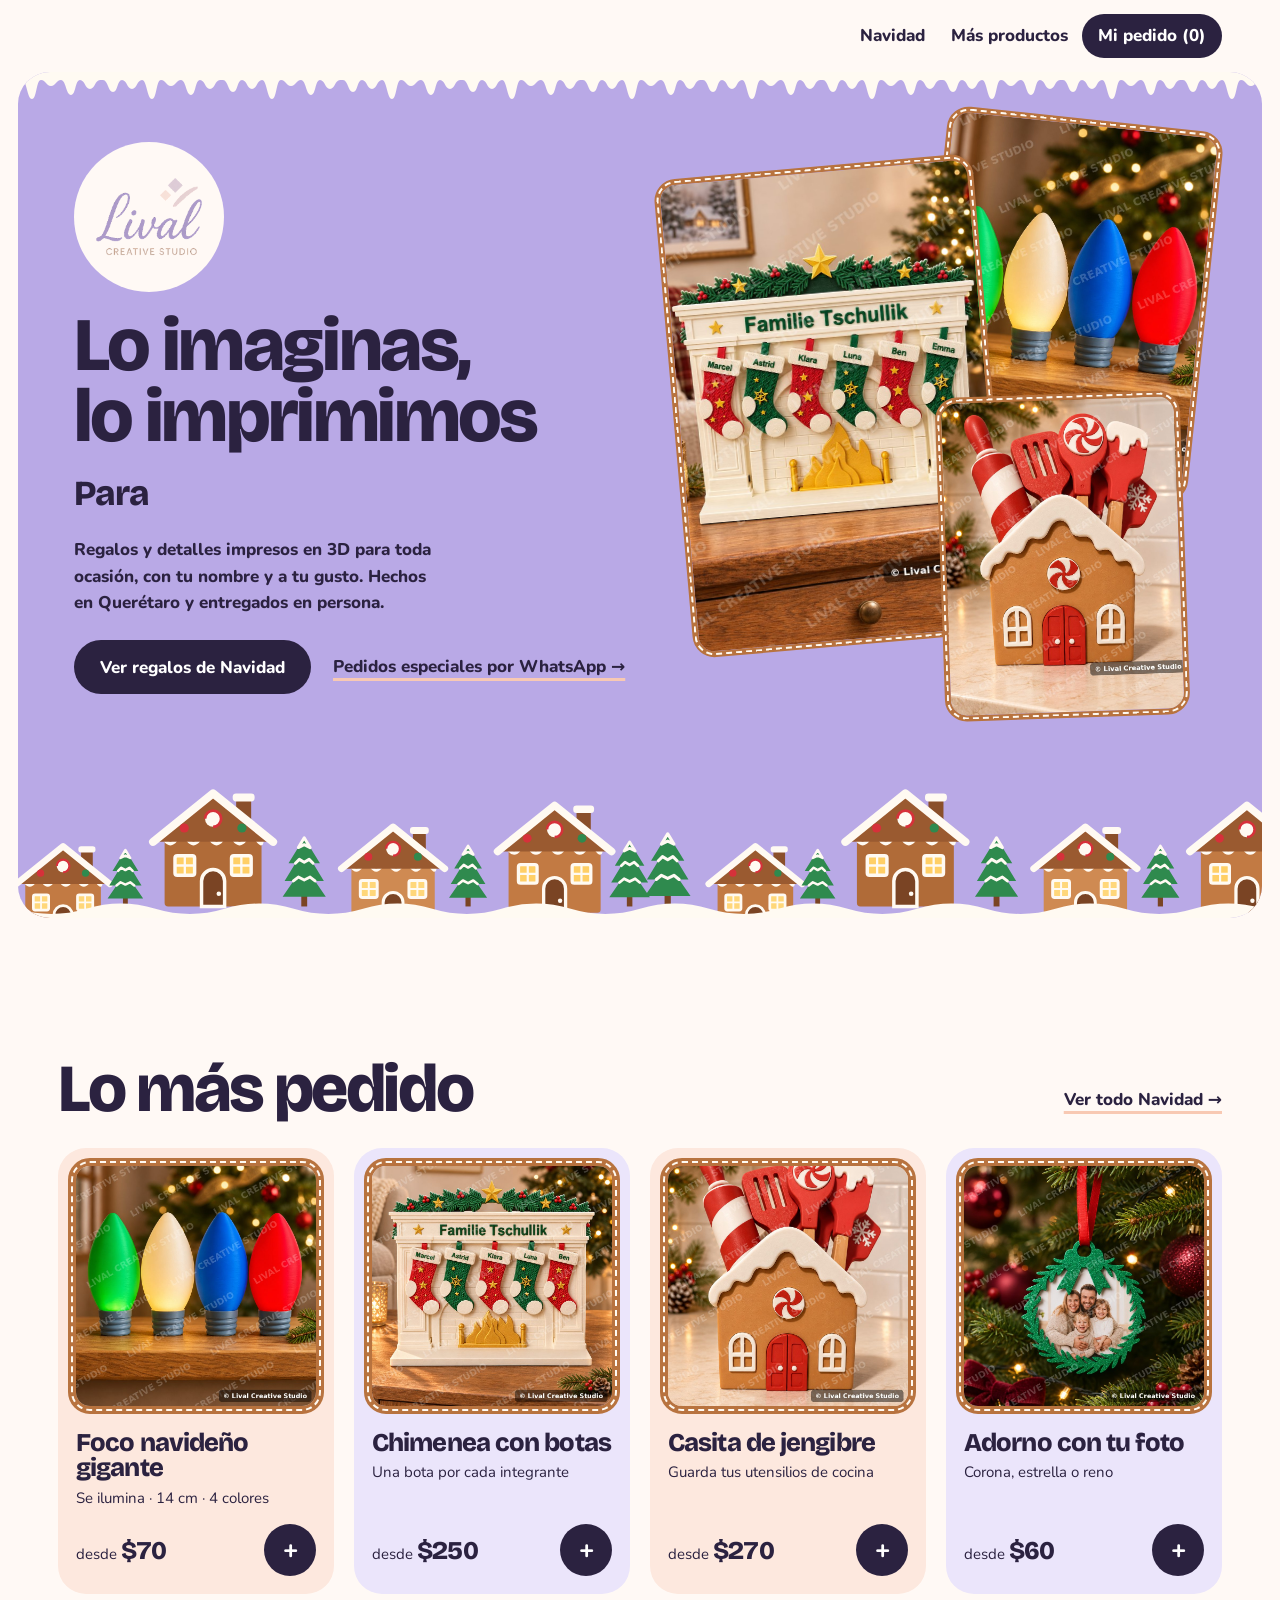
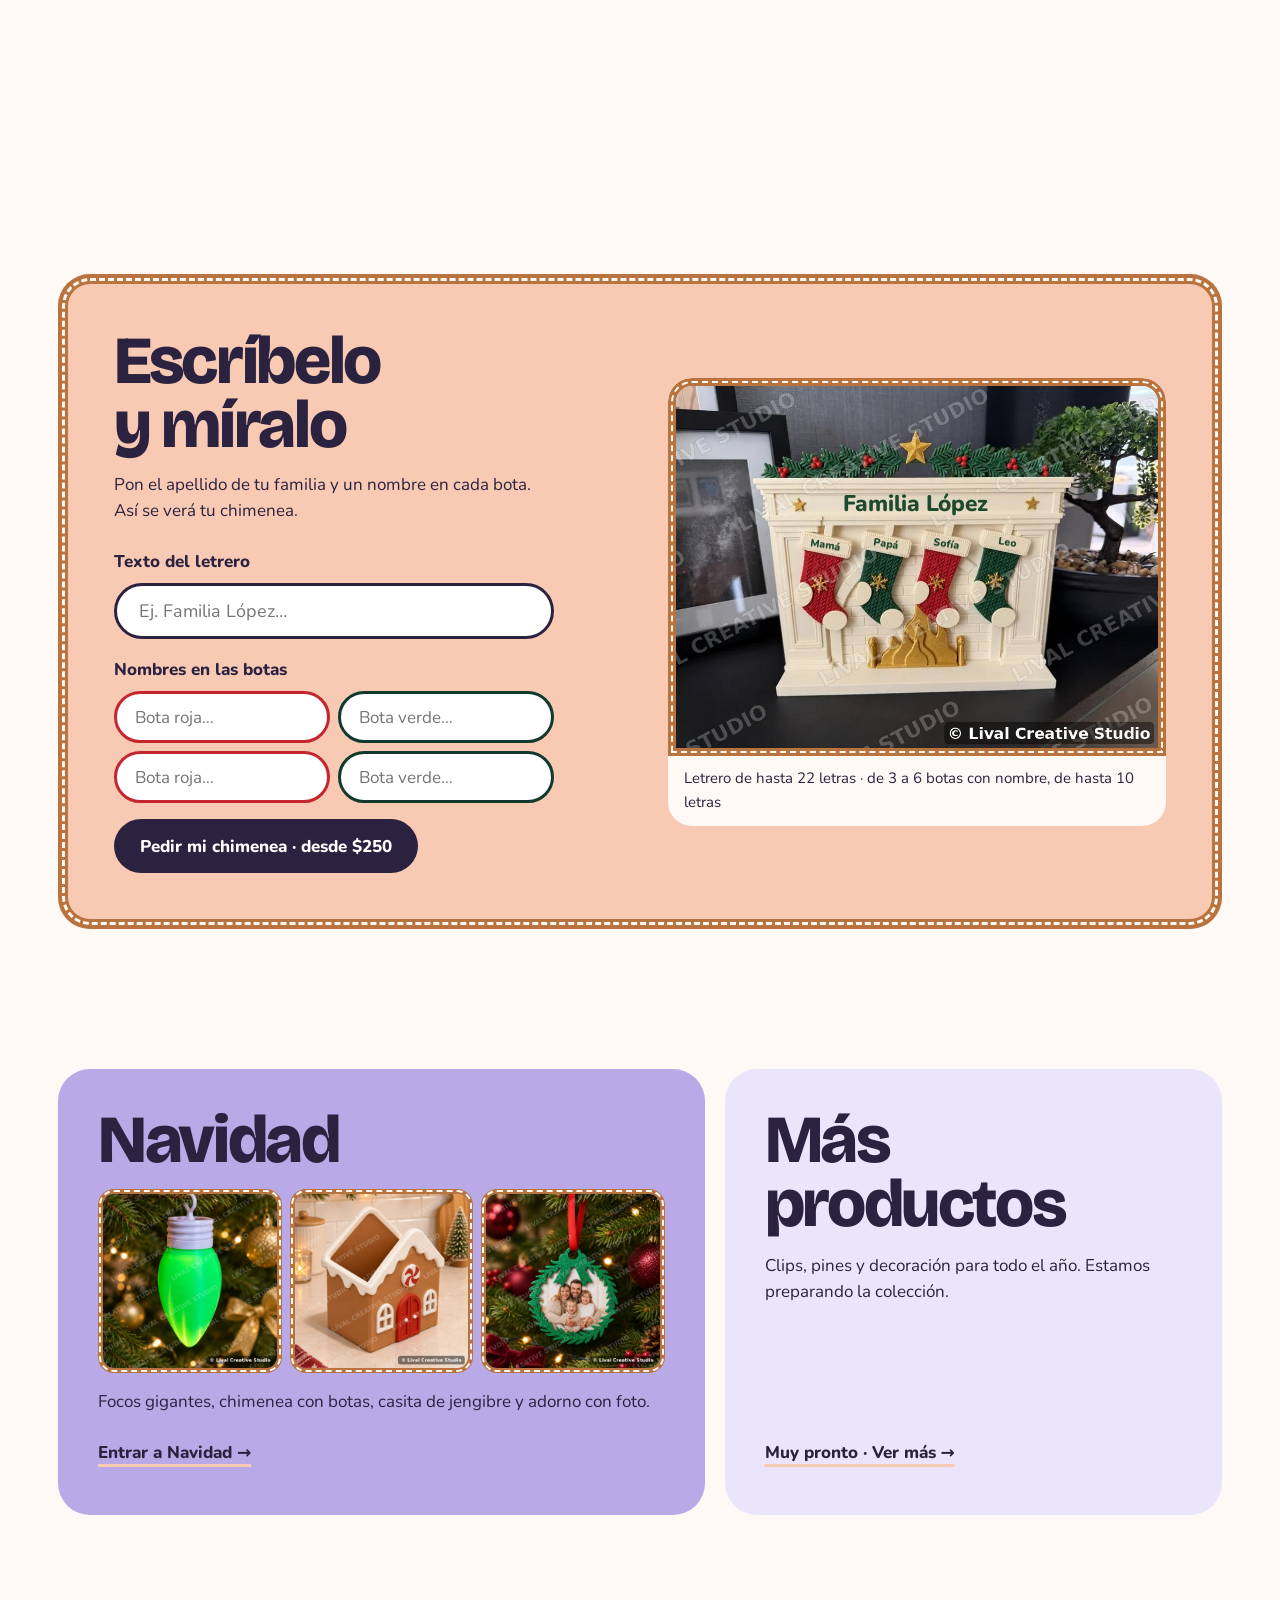
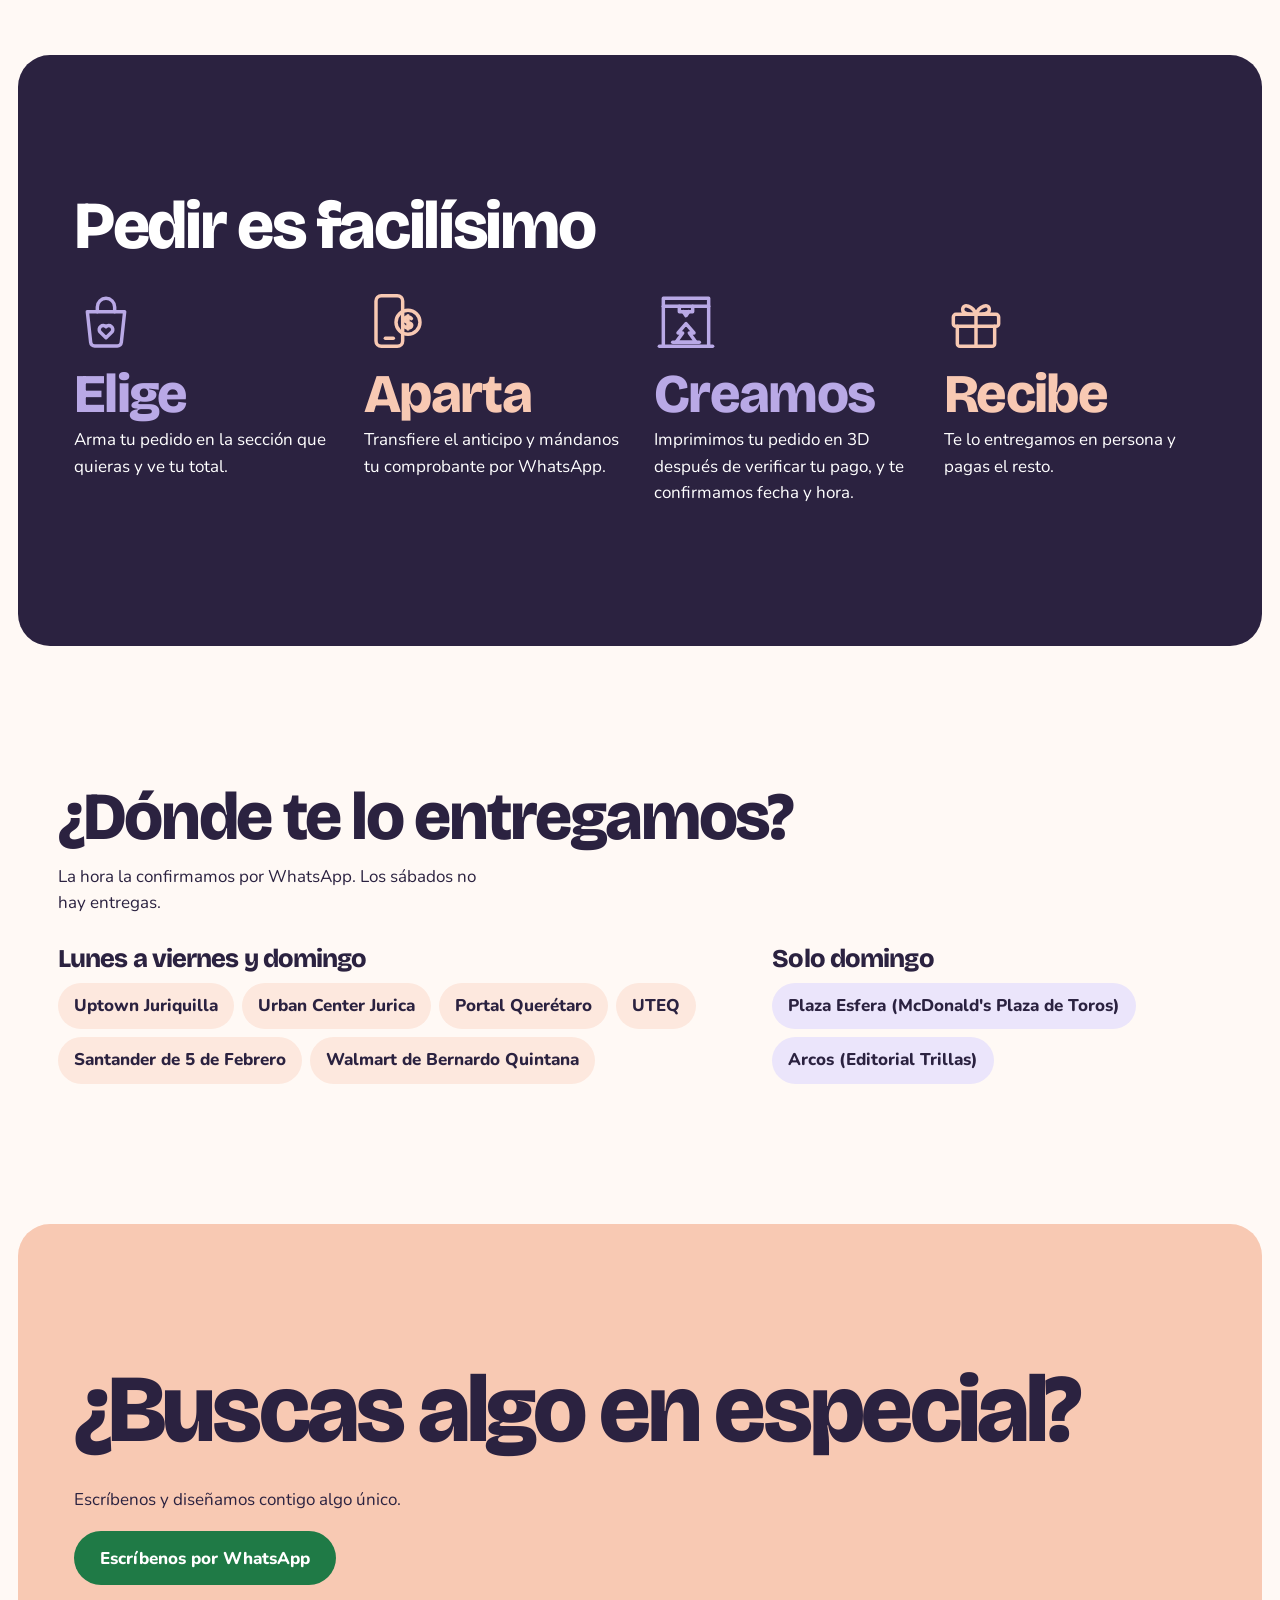
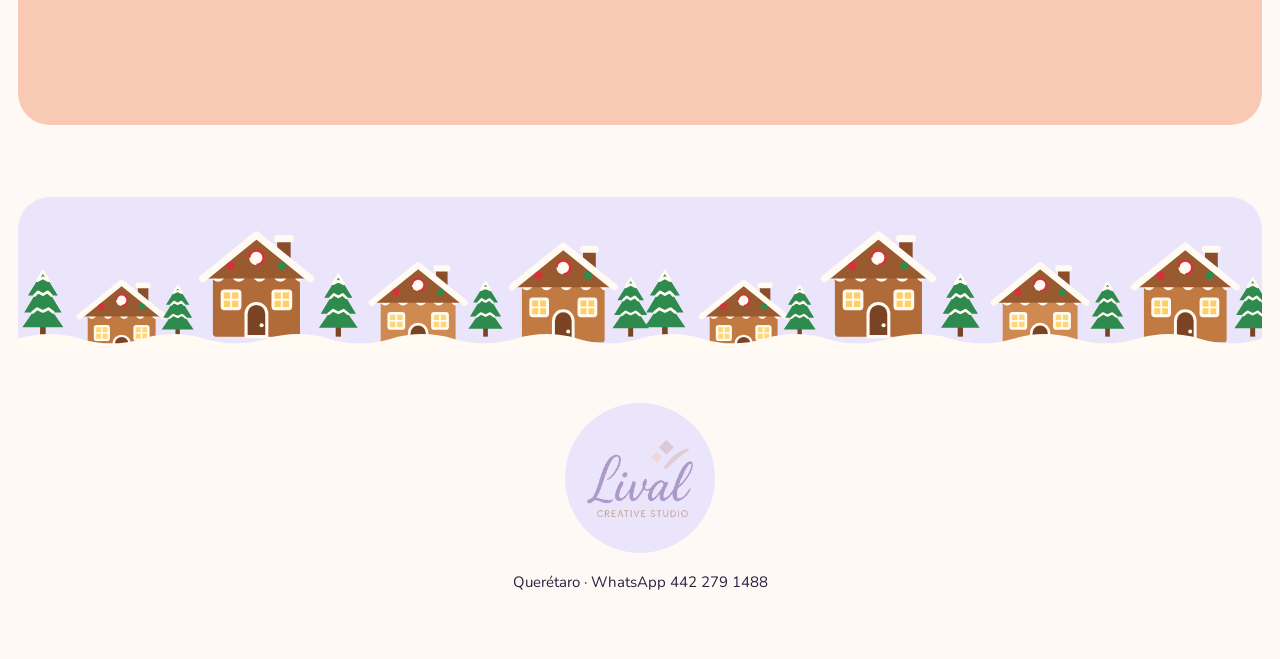
==== index.html @ 69e19088 "Contador de visitas GoatCounter (sin cookies) con eventos: productos abiertos, categorías y clics a " ====
<!DOCTYPE html>
<html lang="es">
<head>
<meta charset="utf-8">
<meta name="viewport" content="width=device-width, initial-scale=1">
<meta name="theme-color" content="#fff9f5">
<meta property="og:type" content="website">
<meta property="og:site_name" content="Lival Creative Studio">
<meta property="og:title" content="Lival Creative Studio · Regalos impresos en 3D">
<meta property="og:description" content="Regalos y detalles impresos en 3D, con tu nombre y a tu gusto. Hechos sobre pedido en Querétaro.">
<meta property="og:url" content="https://livalcreative.github.io/Lival_Tienda/">
<meta property="og:image" content="https://livalcreative.github.io/Lival_Tienda/img/compartir.jpg">
<meta property="og:image:width" content="1200">
<meta property="og:image:height" content="630">
<meta property="og:locale" content="es_MX">
<meta name="twitter:card" content="summary_large_image">
<title>Lival Creative Studio · Diseños impresos en 3D en Querétaro</title>
<meta name="description" content="Regalos y detalles impresos en 3D para toda ocasión, con tu nombre y a tu gusto. Hechos sobre pedido en Querétaro.">
<link rel="icon" href="img/logo.png">
<link rel="preload" href="fonts/bricolage-latin-800-normal.woff2" as="font" type="font/woff2" crossorigin>
<link rel="stylesheet" href="assets/lival.css?v=20261102c">
<link rel="stylesheet" href="assets/temporada.css?v=20261102c">
<!-- Visitas (GoatCounter: sin cookies, no guarda quién es cada persona) -->
<script data-goatcounter="https://livalcreative.goatcounter.com/count" async src="//gc.zgo.at/count.js"></script>
<script>document.addEventListener("click",function(e){var gc=window.goatcounter;if(!gc||!gc.count||!e.target.closest)return;var a=e.target.closest('a[href*="wa.me"],[data-abrir],[data-filtro]');if(!a)return;var p,t="";if(a.dataset.abrir){p="producto/"+a.dataset.abrir;var pr=document.getElementById(a.dataset.abrir),h=pr&&pr.querySelector("h3");t=h?h.textContent:"";}else if(a.dataset.filtro!==undefined){p="categoria/"+(a.dataset.filtro||"todo");t=a.textContent;}else{p="whatsapp"+location.pathname;t="Clic en WhatsApp";}gc.count({path:p,title:t.trim().slice(0,80),event:true});},true);</script>
</head>
<body class="temporada-navidad">
<a class="saltar" href="#contenido">Saltar al contenido</a>
<header class="barra"><div class="marco">
  <a class="logo-link" href="./" aria-label="Lival Creative Studio, inicio"><img data-logo-chico src="img/logo-t.png" width="360" height="267" alt=""></a>
  <nav aria-label="Secciones">
    <!-- Duende en pausa: <a class="link" href="duende/">Duende</a> -->
    <a class="link" href="navidad/">Navidad</a>
    <a class="link" href="productos/">Más productos</a>
    <a class="bolsa" href="pedido/">Mi pedido (<span data-carrito-n>0</span>)</a>
  </nav>
</div></header>

<main id="contenido">
<section class="portada" aria-label="Portada">
  <div class="in">
    <div data-entra>
      <div class="sello" data-logo-grande><img class="foto" src="img/logo-t.png" width="360" height="267" alt="Lival Creative Studio" translate="no"></div>
      <h1>Lo imaginas,<br> lo imprimimos</h1>
      <p class="ocasion">Para <span class="giro" data-giro="Navidad|cumpleaños|tu boda|graduaciones|el Día de las Madres|regalar porque sí" aria-live="off">Navidad</span></p>
      <p class="sub">Regalos y detalles impresos en 3D para toda ocasión, con tu nombre y a tu gusto. Hechos en Querétaro y entregados en persona.</p>
      <div class="acciones"><a class="btn osc" href="navidad/">Ver regalos de Navidad</a><a class="enlace" href="https://wa.me/524422791488?text=%C2%A1Hola!%20Quiero%20un%20pedido%20especial%20de%20Lival%20Creative%20Studio" target="_blank" rel="noopener">Pedidos especiales por WhatsApp →</a></div>
    </div>
    <div class="collage">
      <div class="c1"><img class="foto" src="img/navidad/chimenea-6b.jpg" width="900" height="1125" fetchpriority="high" alt="Chimenea con seis botas, cada una con un nombre"></div>
      <div class="c2"><img class="foto" src="img/navidad/foco-set.jpg" width="900" height="1125" alt="Focos navideños gigantes"></div>
      <div class="c3"><img class="foto" src="img/navidad/casita-abierta.jpg" width="900" height="1125" alt="Casita de jengibre con utensilios de cocina"></div>
    </div>
  </div>
  <div class="aldea" data-aldea aria-hidden="true"></div>
</section>

<div class="marco">
  <section class="catalogo" aria-labelledby="t-pedido">
    <div class="cab"><h2 class="titulo" id="t-pedido">Lo más pedido</h2><a class="enlace" href="navidad/">Ver todo Navidad →</a></div>
    <div class="carril" data-entra>
      <a class="tarjeta" href="navidad/#foco"><div class="img"><img class="foto" src="img/navidad/foco-set.jpg" width="900" height="1125" loading="lazy" alt="Focos navideños gigantes"></div>
        <h3>Foco navideño gigante</h3><p class="det">Se ilumina · 14&nbsp;cm · 4 colores</p>
        <div class="pie-t"><p class="precio"><small>desde</small>$70</p><span class="mas-btn" aria-hidden="true">+</span></div></a>
      <a class="tarjeta" href="navidad/#chimenea"><div class="img"><img class="foto" src="img/navidad/chimenea-5b.jpg" width="900" height="1125" loading="lazy" alt="Chimenea con cinco botas personalizadas"></div>
        <h3>Chimenea con botas</h3><p class="det">Una bota por cada integrante</p>
        <div class="pie-t"><p class="precio"><small>desde</small>$250</p><span class="mas-btn" aria-hidden="true">+</span></div></a>
      <a class="tarjeta" href="navidad/#casita"><div class="img"><img class="foto" src="img/navidad/casita-abierta.jpg" width="900" height="1125" loading="lazy" alt="Casita de jengibre para utensilios"></div>
        <h3>Casita de jengibre</h3><p class="det">Guarda tus utensilios de cocina</p>
        <div class="pie-t"><p class="precio"><small>desde</small>$270</p><span class="mas-btn" aria-hidden="true">+</span></div></a>
      <a class="tarjeta" href="navidad/#NVG-adorno-foto"><div class="img"><img class="foto" src="img/navidad/adorno-corona.jpg" width="900" height="1125" loading="lazy" alt="Adorno corona con foto familiar en el árbol"></div>
        <h3>Adorno con tu foto</h3><p class="det">Corona, estrella o reno</p>
        <div class="pie-t"><p class="precio"><small>desde</small>$60</p><span class="mas-btn" aria-hidden="true">+</span></div></a>
    </div>
  </section>
</div>

<!-- Duende en pausa: para volver a mostrar la banda, saca este bloque del <template>. -->
<template id="duende-en-pausa">
<section class="banda-duende" id="duende" aria-labelledby="t-duende">
  <div class="nieve" aria-hidden="true"></div>
  <div class="in">
    <div data-entra>
      <h2 id="t-duende">Travesuras del Duende</h2>
      <p class="intro">Una escena impresa en 3D para cada mañana del 1 al 24 de diciembre. Tu duende navideño nunca había sido tan travieso.</p>
      <p class="cuenta"><b data-dias>30</b><span data-dias-txt>días para el 1 de diciembre</span></p>
      <div class="acciones"><a class="btn oro" href="duende/">Ver todas las travesuras</a></div>
    </div>
    <div class="polas">
      <div><img class="foto" src="img/t21.jpg" width="512" height="640" loading="lazy" alt="Travesura: desastre en la cocina"></div>
      <div><img class="foto" src="img/t07.jpg" width="512" height="640" loading="lazy" alt="Travesura: regalo sorpresa"></div>
      <div><img class="foto" src="img/t16.jpg" width="512" height="640" loading="lazy" alt="Travesura: tiro al blanco vikingo"></div>
    </div>
  </div>
</section>
</template>

<div class="marco">
  <section class="letrero" aria-labelledby="t-letrero">
    <div class="caja">
      <div data-entra>
        <h2 class="titulo" id="t-letrero">Escríbelo y míralo</h2>
        <p class="intro">Pon el apellido de tu familia y un nombre en cada bota. Así se verá tu chimenea.</p>
        <label for="apellido">Texto del letrero</label>
        <input id="apellido" name="letrero" maxlength="22" autocomplete="off" placeholder="Ej. Familia López…">
        <fieldset class="botas-campos">
          <legend>Nombres en las botas</legend>
          <input data-bota-campo="0" name="bota1" maxlength="10" autocomplete="off" aria-label="Bota 1, roja" placeholder="Bota roja…">
          <input data-bota-campo="1" name="bota2" maxlength="10" autocomplete="off" aria-label="Bota 2, verde" placeholder="Bota verde…">
          <input data-bota-campo="2" name="bota3" maxlength="10" autocomplete="off" aria-label="Bota 3, roja" placeholder="Bota roja…">
          <input data-bota-campo="3" name="bota4" maxlength="10" autocomplete="off" aria-label="Bota 4, verde" placeholder="Bota verde…">
        </fieldset>
        <a class="btn osc" id="pedirChimenea" href="navidad/#chimenea">Pedir mi chimenea · desde $250</a>
      </div>
      <figure class="vista">
        <div class="foto-letrero">
          <img class="foto" src="img/navidad/chimenea-letrero.jpg" width="900" height="675" loading="lazy" alt="Chimenea navideña con botas; el letrero muestra el texto que escribes">
          <span class="texto-letrero" data-letrero data-ajusta aria-live="polite">Familia López</span>
          <span class="texto-bota" data-bota="0" data-defecto="Mamá" data-ajusta style="left:31%;top:44.2%">Mamá</span>
          <span class="texto-bota" data-bota="1" data-defecto="Papá" data-ajusta style="left:43.6%;top:44.1%">Papá</span>
          <span class="texto-bota" data-bota="2" data-defecto="Sofía" data-ajusta style="left:56.1%;top:43.9%">Sofía</span>
          <span class="texto-bota" data-bota="3" data-defecto="Leo" data-ajusta style="left:68.6%;top:43.5%">Leo</span>
        </div>
        <figcaption>Letrero de hasta 22 letras · de 3 a 6 botas con nombre, de hasta 10 letras</figcaption>
      </figure>
    </div>
  </section>

  <section class="secciones" aria-label="Secciones de la tienda">
    <a class="sec nav" href="navidad/"><h3>Navidad</h3><div class="fila"><img class="foto" src="img/navidad/foco-1.jpg" width="900" height="1125" loading="lazy" alt=""><img class="foto" src="img/navidad/casita-divisiones.jpg" width="900" height="1125" loading="lazy" alt=""><img class="foto" src="img/navidad/adorno-corona.jpg" width="900" height="1125" loading="lazy" alt=""></div><p>Focos gigantes, chimenea con botas, casita de jengibre y adorno con foto.</p><span class="enlace">Entrar a Navidad →</span></a>
    <a class="sec mas" href="productos/"><h3>Más productos</h3><p>Clips, pines y decoración para todo el año. Estamos preparando la colección.</p><span class="enlace">Muy pronto · Ver más →</span></a>
  </section>
</div>

<section class="como" aria-labelledby="t-como">
  <h2 class="titulo" id="t-como">Pedir es facilísimo</h2>
  <ol class="pasos" data-entra>
    <li><svg class="ico" viewBox="0 0 48 48" aria-hidden="true" fill="none" stroke="currentColor" stroke-width="2.6" stroke-linecap="round" stroke-linejoin="round"><path d="M10 17h28l-2.5 23a3 3 0 0 1-3 2.7H15.5a3 3 0 0 1-3-2.7z"/><path d="M17.5 17v-3.5a6.5 6.5 0 0 1 13 0V17"/><path d="M24 36.5l-4.6-4.4a3 3 0 0 1 4.6-3.8 3 3 0 0 1 4.6 3.8z"/></svg><b>Elige</b><span>Arma tu pedido en la sección que quieras y ve tu total.</span></li>
    <li><svg class="ico" viewBox="0 0 48 48" aria-hidden="true" fill="none" stroke="currentColor" stroke-width="2.6" stroke-linecap="round" stroke-linejoin="round"><rect x="9" y="5" width="20" height="38" rx="4"/><path d="M16 37h6"/><circle cx="33" cy="25" r="9"/><path d="M33 20v10M35.6 22.2c-.6-1-1.6-1.4-2.6-1.4-1.6 0-2.8.9-2.8 2.1 0 2.9 5.6 1.5 5.6 4.3 0 1.2-1.2 2.1-2.8 2.1-1.2 0-2.2-.5-2.8-1.5"/></svg><b>Aparta</b><span>Transfiere el anticipo y mándanos tu comprobante por WhatsApp.</span></li>
    <li><svg class="ico" viewBox="0 0 48 48" aria-hidden="true" fill="none" stroke="currentColor" stroke-width="2.6" stroke-linecap="round" stroke-linejoin="round"><path d="M7 43V7h34v36"/><path d="M4 43h40"/><path d="M7 13h34"/><path d="M19 13v4h10v-4"/><path d="M22 17l2 3 2-3"/><path d="M24 26l-6 7h3.5l-5 7h15l-5-7h3.5z"/><path d="M14 40h20"/></svg><b>Creamos</b><span>Imprimimos tu pedido en 3D después de verificar tu pago, y te confirmamos fecha y hora.</span></li>
    <li><svg class="ico" viewBox="0 0 48 48" aria-hidden="true" fill="none" stroke="currentColor" stroke-width="2.6" stroke-linecap="round" stroke-linejoin="round"><rect x="7" y="19" width="34" height="9" rx="2"/><path d="M10 28v13a2 2 0 0 0 2 2h24a2 2 0 0 0 2-2V28"/><path d="M24 19v24"/><path d="M24 19c-2-6-10-9-10-3.5 0 3.5 6 3.5 10 3.5zM24 19c2-6 10-9 10-3.5 0 3.5-6 3.5-10 3.5z"/></svg><b>Recibe</b><span>Te lo entregamos en persona y pagas el resto.</span></li>
  </ol>
</section>

<div class="marco">
  <section class="entregas" aria-labelledby="t-entregas">
    <h2 class="titulo" id="t-entregas">¿Dónde te lo entregamos?</h2>
    <p class="intro">La hora la confirmamos por WhatsApp. Los sábados no hay entregas.</p>
    <div class="grupos">
      <div><h3>Lunes a viernes y domingo</h3><ul class="chips"><li>Uptown Juriquilla</li><li>Urban Center Jurica</li><li>Portal Querétaro</li><li>UTEQ</li><li>Santander de 5 de Febrero</li><li>Walmart de Bernardo Quintana</li></ul></div>
      <div><h3>Solo domingo</h3><ul class="chips dom"><li>Plaza Esfera (McDonald's Plaza de Toros)</li><li>Arcos (Editorial Trillas)</li></ul></div>
    </div>
  </section>
</div>

<section class="cierre" aria-labelledby="t-cierre">
  <h2 id="t-cierre">¿Buscas algo en especial?</h2>
  <p class="intro">Escríbenos y diseñamos contigo algo único.</p>
  <a class="btn wa" href="https://wa.me/524422791488?text=%C2%A1Hola!%20Quiero%20informaci%C3%B3n%20de%20Lival%20Creative%20Studio" target="_blank" rel="noopener">Escríbenos por WhatsApp</a>
</section>
</main>

<div class="aldea aldea-pie" data-aldea aria-hidden="true"></div>
<footer class="pie">
  <div class="sello"><img class="foto" src="img/logo-t.png" width="360" height="267" loading="lazy" alt="Lival Creative Studio" translate="no"></div>
  <p>Querétaro · WhatsApp 442&nbsp;279&nbsp;1488</p>
</footer>

<script src="assets/carrito.js?v=20261107a"></script>
<script src="assets/tienda.js?v=20261102c"></script>
</body>
</html>
---- assets/lival.css ----
/* Lival Creative Studio · estilo "Taller de regalos" (propuesta B).
   Campos completos de lavanda y durazno, letra gruesa para títulos, botones redondos.
   El duende vive en pino, rojo y oro (sus estilos propios están en duende/index.html). */
@font-face { font-family: "Bricolage Grotesque"; font-weight: 800; font-display: swap; src: url(../fonts/bricolage-latin-800-normal.woff2) format("woff2"); }
@font-face { font-family: "Nunito"; font-weight: 400; font-display: swap; src: url(../fonts/nunito-latin-400-normal.woff2) format("woff2"); }
@font-face { font-family: "Nunito"; font-weight: 700; font-display: swap; src: url(../fonts/nunito-latin-700-normal.woff2) format("woff2"); }
@font-face { font-family: "Nunito"; font-weight: 800; font-display: swap; src: url(../fonts/nunito-latin-800-normal.woff2) format("woff2"); }

:root {
  --suelo: #fff9f5; --tinta: #2b2240; --gris: #5b5170;
  --lav: #b9a9e6; --lav-l: #ebe5fb; --lav-d: #4b3f72;
  --durazno: #f8c9b3; --durazno-l: #fde8de;
  --pino: #123a2c; --pino-2: #1b4d3b; --rojo: #c4262e; --rojo-f: #a81f26; --oro: #e0b04c; --oro-l: #f7ebcc; --wa: #1f7a46;
  --disp: "Bricolage Grotesque", "Arial Black", system-ui, sans-serif;
  --txt: "Nunito", "Segoe UI", system-ui, sans-serif;
  --t1: clamp(3rem, 13vw, 6rem); --t2: clamp(2.3rem, 8.4vw, 4.2rem); --t3: 1.6rem; --t4: 1.0625rem; --t5: .9375rem;
  --m: 18px; --gap: clamp(72px, 11vw, 140px); --rebote: cubic-bezier(.34, 1.4, .5, 1);
  /* nombres anteriores, por compatibilidad */
  --lav-dd: var(--lav-d); --peach: var(--durazno); --peach-l: var(--durazno-l); --cream: var(--suelo); --ink: var(--tinta);
  --muted: var(--gris); --line: #e8dfe9; --pine: var(--pino); --red: var(--rojo); --gold: var(--oro);
  --display: var(--disp); --body: var(--txt);
  color-scheme: light;
}
* { box-sizing: border-box; }
html { scroll-behavior: smooth; -webkit-text-size-adjust: 100%; }
body { margin: 0; background: var(--suelo); color: var(--tinta); font: 400 var(--t4)/1.55 var(--txt); touch-action: manipulation; -webkit-tap-highlight-color: transparent; }
h1, h2, h3 { font-family: var(--disp); font-weight: 800; margin: 0; letter-spacing: -.035em; line-height: .95; text-wrap: balance; }
p { margin: 0; }
img { display: block; max-width: 100%; height: auto; }
img.foto, .foto { -webkit-user-select: none; user-select: none; -webkit-touch-callout: none; pointer-events: none; }
a { color: inherit; }
:focus-visible { outline: 3px solid var(--lav-d); outline-offset: 3px; }
.marco { max-width: 1200px; margin: 0 auto; padding: 0 var(--m); }
.oculto-visual { position: absolute; width: 1px; height: 1px; margin: -1px; overflow: hidden; clip: rect(0 0 0 0); white-space: nowrap; }
.saltar { position: absolute; left: -999px; top: 8px; background: var(--tinta); color: #fff; padding: 12px 16px; z-index: 90; border-radius: 999px; }
.saltar:focus { left: 8px; }
section { scroll-margin-top: 16px; }
.titulo { font-size: var(--t2); }
.intro { max-width: 44ch; margin-top: 14px; }

/* Barra: logo, secciones y el pedido */
.barra { background: var(--suelo); position: relative; z-index: 30; }
.barra .marco { display: flex; align-items: center; justify-content: space-between; gap: 10px; min-height: 72px; }
.barra .logo-link { display: flex; align-items: center; min-height: 44px; flex: none; }
.barra .logo-link img { height: 44px; width: auto; transition: opacity .3s, transform .4s var(--rebote); }
.barra .logo-link img.oculto { opacity: 0; transform: scale(.8); }
.barra nav { display: flex; gap: 2px; align-items: center; }
.barra nav a { display: inline-flex; align-items: center; min-height: 44px; text-decoration: none; font-weight: 800; padding: 0 12px; border-radius: 999px; transition: background-color .2s; }
.barra nav a:hover { background: var(--lav-l); }
.barra nav a[aria-current="page"] { background: var(--lav-l); }
.barra .bolsa { background: var(--tinta); color: #fff; padding: 0 16px; font-variant-numeric: tabular-nums; white-space: nowrap; }
.barra .bolsa:hover, .barra .bolsa[aria-current="page"] { background: var(--lav-d); }
.barra .link { display: none; }
@media (min-width: 760px) { .barra .link { display: inline-flex; } }

/* Botones y enlaces */
.btn { display: inline-flex; align-items: center; justify-content: center; gap: 10px; min-height: 54px; padding: 0 26px; border-radius: 999px; font: 800 var(--t4) var(--txt); text-decoration: none; border: 0; cursor: pointer; transition: transform .35s var(--rebote), background-color .2s; }
@media (hover: hover) { .btn:hover { transform: translateY(-3px); } }
.btn:active { transform: scale(.95); }
.btn.osc, .btn.lav { background: var(--tinta); color: #fff; }
.btn.osc:hover, .btn.lav:hover { background: var(--lav-d); }
.btn.blanco { background: #fff; color: var(--tinta); }
.btn.oro { background: var(--oro); color: #2b2008; }
.btn.rojo { background: var(--rojo); color: #fff; }
.btn.rojo:hover { background: var(--rojo-f); }
.btn.wa { background: var(--wa); color: #fff; }
.btn.wa:hover { background: #18643a; }
.enlace { display: inline-flex; align-items: center; min-height: 44px; font-weight: 800; text-decoration: underline; text-decoration-thickness: 3px; text-underline-offset: 6px; text-decoration-color: var(--durazno); transition: text-decoration-color .2s; }
.enlace:hover { text-decoration-color: var(--tinta); }
.acciones { display: flex; flex-wrap: wrap; align-items: center; gap: 8px 22px; margin-top: 24px; }

/* Pie */
.pie { padding: 56px 22px 64px; text-align: center; }
.pie .sello { width: 150px; height: 150px; border-radius: 50%; background: var(--lav-l); display: grid; place-items: center; padding: 18px; margin: 0 auto 18px; }
.pie p { font-size: var(--t5); }

/* Nieve */
.nieve { position: absolute; inset: 0; pointer-events: none; overflow: hidden; }
.nieve i { position: absolute; top: -10px; background: #fff; border-radius: 50%; opacity: .65; animation: cae linear infinite; }
@keyframes cae { to { transform: translate3d(var(--dx), 1000px, 0); } }

/* ===== Inicio ===== */
.portada { background: var(--lav); margin: 0 8px; border-radius: 32px; overflow: hidden; }
.portada .in { display: grid; gap: 30px; padding: 28px 22px 30px; }
.portada .sello { width: 104px; height: 104px; border-radius: 50%; background: var(--suelo); display: grid; place-items: center; padding: 12px; }
.portada h1 { font-size: var(--t1); margin-top: 18px; }
.portada .sub { max-width: 36ch; margin-top: 16px; font-weight: 800; }
.ocasion { margin-top: 18px; font: 800 clamp(1.5rem, 5.4vw, 2.2rem)/1.2 var(--disp); letter-spacing: -.02em; }
.giro { display: inline-block; background: var(--suelo); color: var(--rojo); border-radius: 999px; padding: 2px 18px 6px; transition: opacity .25s, transform .35s var(--rebote); }
.giro.sale { opacity: 0; transform: translateY(-10px) scale(.92); }
.giro.entra { opacity: 0; transform: translateY(12px) scale(.92); transition: none; }
.collage { position: relative; height: 300px; }
.collage div { position: absolute; border-radius: 22px; overflow: hidden; border: 6px solid var(--suelo); transition: transform .6s var(--rebote); }
.collage img { width: 100%; height: 100%; object-fit: cover; }
.collage .c1 { width: 60%; height: 80%; left: 0; top: 8%; transform: rotate(-5deg); z-index: 2; animation: mece 7s ease-in-out infinite alternate; }
.collage .c2 { width: 52%; height: 62%; right: 0; top: 0; transform: rotate(6deg); }
.collage .c3 { width: 46%; height: 54%; right: 4%; bottom: 0; transform: rotate(-2deg); z-index: 3; }
@keyframes mece { to { transform: rotate(-3deg) translateY(-6px); } }
@media (hover: hover) { .collage:hover .c2 { transform: rotate(9deg) translateY(-8px); } .collage:hover .c3 { transform: rotate(1deg) translateY(-6px); } }
@media (min-width: 900px) {
  .portada { margin: 0 18px; }
  .portada .in { grid-template-columns: 1.05fr 1fr; align-items: center; padding: 56px; gap: 40px; }
  .portada .sello { width: 150px; height: 150px; padding: 18px; }
  .portada h1 { font-size: min(5.6rem, 5.9vw); }
  .collage { height: min(72vh, 600px); }
}

.catalogo { padding: var(--gap) 0; }
.catalogo .cab { display: flex; justify-content: space-between; align-items: end; flex-wrap: wrap; gap: 8px 14px; margin-bottom: 26px; }
.carril { display: grid; grid-auto-flow: column; grid-auto-columns: 76%; gap: 14px; overflow-x: auto; scroll-snap-type: x mandatory; padding: 4px var(--m) 16px; margin: 0 calc(var(--m) * -1); scrollbar-width: none; overscroll-behavior-x: contain; }
.carril::-webkit-scrollbar { display: none; }
@media (min-width: 900px) { .carril { grid-auto-flow: row; grid-template-columns: repeat(4, 1fr); overflow: visible; padding: 0; margin: 0; gap: 20px; } }
.tarjeta { scroll-snap-align: start; background: var(--durazno-l); border-radius: 28px; padding: 10px 10px 18px; display: flex; flex-direction: column; min-width: 0; text-decoration: none; transition: transform .45s var(--rebote); }
.tarjeta:nth-child(even) { background: var(--lav-l); }
@media (hover: hover) { .tarjeta:hover { transform: translateY(-6px) rotate(-1deg); } }
.tarjeta .img { aspect-ratio: 1; border-radius: 20px; overflow: hidden; }
.tarjeta .img img { width: 100%; height: 100%; object-fit: cover; }
.tarjeta h3 { font-size: var(--t3); margin: 16px 8px 0; line-height: 1; }
.tarjeta .det { margin: 6px 8px 0; font-size: var(--t5); }
.tarjeta .pie-t { display: flex; justify-content: space-between; align-items: center; margin: auto 8px 0; padding-top: 14px; }
.tarjeta .precio { font: 800 var(--t3) var(--disp); letter-spacing: -.03em; font-variant-numeric: tabular-nums; }
.tarjeta .precio small { font: 400 var(--t5) var(--txt); letter-spacing: 0; margin-right: 4px; }
.mas-btn { width: 52px; height: 52px; border-radius: 50%; background: var(--tinta); color: #fff; font: 800 var(--t3)/1 var(--txt); display: grid; place-items: center; transition: transform .35s var(--rebote); }
.tarjeta:hover .mas-btn { transform: rotate(90deg) scale(1.08); }

.banda-duende { background: var(--pino); color: #f6efe2; margin: 0 8px; border-radius: 32px; overflow: hidden; position: relative; }
.banda-duende .in { display: grid; gap: 34px; padding: var(--gap) 22px; position: relative; z-index: 1; }
.banda-duende h2 { color: #fff; font-size: var(--t1); }
.banda-duende .intro { color: #e3ece6; }
.cuenta { display: inline-flex; align-items: center; gap: 12px; margin-top: 22px; background: var(--rojo); color: #fff; border-radius: 999px; padding: 8px 20px 8px 8px; font-weight: 800; }
.cuenta b { background: var(--oro); color: #2b2008; border-radius: 50%; min-width: 56px; height: 56px; padding: 0 6px; display: grid; place-items: center; font: 800 var(--t3) var(--disp); font-variant-numeric: tabular-nums; }
.polas { display: flex; justify-content: center; padding: 10px 0 20px; }
.polas div { width: 40%; max-width: 200px; background: #fff; padding: 8px 8px 30px; border-radius: 6px; margin: 0 -4%; transition: transform .5s var(--rebote); }
.polas div:nth-child(1) { transform: rotate(-8deg) translateY(16px); }
.polas div:nth-child(2) { transform: rotate(3deg); z-index: 2; }
.polas div:nth-child(3) { transform: rotate(9deg) translateY(18px); }
@media (hover: hover) { .polas div:hover { transform: rotate(0) translateY(-10px) scale(1.05); z-index: 3; } }
.polas img { aspect-ratio: 4/5; object-fit: cover; width: 100%; }
@media (min-width: 900px) { .banda-duende { margin: 0 18px; } .banda-duende .in { grid-template-columns: 1fr 1fr; align-items: center; padding: var(--gap) 56px; } }

.letrero { padding: var(--gap) 0; }
.letrero .caja { display: grid; gap: 30px; background: var(--durazno); border-radius: 32px; padding: 30px 22px; }
.letrero label { display: block; font-weight: 800; margin-top: 24px; }
.letrero input { display: block; width: 100%; max-width: 440px; min-height: 56px; margin-top: 8px; padding: 0 22px; border: 3px solid var(--tinta); border-radius: 999px; background: #fff; color: var(--tinta); font: 400 1.125rem var(--txt); }
.letrero .btn { margin-top: 16px; }
.vista { margin: 0; background: var(--suelo); border-radius: 24px; overflow: hidden; }
/* La foto tiene el letrero en blanco; el texto se pone encima, entre las dos estrellas */
.foto-letrero { position: relative; container-type: inline-size; }
.foto-letrero img { width: 100%; height: auto; }
.texto-letrero { position: absolute; left: 28%; width: 43.2%; top: 32.6%; transform: translateY(-50%); display: block; text-align: center;
  font: 800 4.7cqw/1.1 var(--txt); letter-spacing: -.01em; color: #1d4a2c; white-space: nowrap; text-shadow: 0 .12cqw 0 rgba(0, 0, 0, .22); pointer-events: none; }
.texto-bota { position: absolute; width: 7.6%; transform: translate(-50%, -50%) rotate(8.5deg); text-align: center; white-space: nowrap;
  font: 800 2.15cqw/1.1 var(--txt); color: #1d4a2c; text-shadow: 0 .1cqw 0 rgba(0, 0, 0, .22); pointer-events: none; }
.botas-campos { border: 0; margin: 18px 0 0; padding: 0; display: grid; grid-template-columns: 1fr 1fr; gap: 8px; max-width: 440px; }
.botas-campos legend { font-weight: 800; padding: 0; margin-bottom: 8px; }
.letrero .botas-campos input { margin: 0; min-height: 52px; padding: 0 18px; font-size: 1.0625rem; }
.letrero .botas-campos input:nth-of-type(odd) { border-color: var(--rojo); }
.letrero .botas-campos input:nth-of-type(even) { border-color: var(--pino); }
.vista figcaption { padding: 12px 16px; font-size: var(--t5); }
@media (min-width: 900px) { .letrero .caja { grid-template-columns: 1fr 1fr; align-items: center; padding: 56px; gap: 56px; } }

.secciones { display: grid; gap: 14px; padding: 0 0 var(--gap); }
.sec { border-radius: 32px; padding: 28px 22px; text-decoration: none; color: var(--tinta); display: flex; flex-direction: column; gap: 16px; transition: transform .45s var(--rebote); }
@media (hover: hover) { .sec:hover { transform: translateY(-5px); } }
.sec.nav { background: var(--lav); }
.sec.mas { background: var(--lav-l); }
.sec h3 { font-size: var(--t2); }
.sec .fila { display: flex; gap: 8px; }
.sec .fila img { width: calc((100% - 16px) / 3); aspect-ratio: 1; object-fit: cover; border-radius: 16px; }
.sec .enlace { margin-top: auto; align-self: flex-start; }
@media (min-width: 900px) { .secciones { grid-template-columns: 1.3fr 1fr; gap: 20px; } .sec { padding: 40px; } }

.como { background: var(--tinta); color: #fff; margin: 0 8px; border-radius: 32px; padding: var(--gap) 22px; }
.como h2 { color: #fff; }
.como .pasos { list-style: none; margin: 30px 0 0; padding: 0; display: grid; gap: 24px; }
.como .pasos li { display: grid; gap: 6px; align-content: start; }
.como .pasos .ico { width: 64px; height: 64px; color: var(--lav); margin-bottom: 8px; transition: transform .45s var(--rebote); }
.como .pasos li:nth-child(even) .ico { color: var(--durazno); }
@media (max-width: 899px) {
  .como .pasos li { grid-template-columns: 52px 1fr; column-gap: 16px; }
  .como .pasos .ico { grid-row: span 2; width: 52px; height: 52px; margin: 2px 0 0; }
}
@media (hover: hover) { .como .pasos li:hover .ico { transform: rotate(-8deg) scale(1.1); } }
.como .pasos b { font: 800 clamp(2.3rem, 5vw, 3.4rem)/1 var(--disp); letter-spacing: -.03em; color: var(--lav); }
.como .pasos li:nth-child(even) b { color: var(--durazno); }
@media (min-width: 900px) { .como { margin: 0 18px; padding: var(--gap) 56px; } .como .pasos { grid-template-columns: repeat(4, 1fr); gap: 28px; } }

.entregas { padding: var(--gap) 0; }
.entregas .grupos { display: grid; gap: 26px; margin-top: 30px; }
.entregas h3 { font-size: var(--t3); }
.chips { display: flex; flex-wrap: wrap; gap: 8px; margin: 12px 0 0; padding: 0; list-style: none; }
.chips li { background: var(--durazno-l); border-radius: 999px; padding: 10px 16px; font-weight: 800; }
.chips.dom li { background: var(--lav-l); }
@media (min-width: 900px) { .entregas .grupos { grid-template-columns: 1.5fr 1fr; gap: 40px; } }

.cierre { background: var(--durazno); margin: 0 8px; border-radius: 32px; padding: var(--gap) 22px; display: grid; justify-items: start; gap: 18px; }
.cierre h2 { font-size: var(--t1); }
@media (min-width: 900px) { .cierre { margin: 0 18px; padding: var(--gap) 56px; } }

/* ===== Más productos (muy pronto) ===== */
.pronto { background: var(--lav); margin: 0 8px; border-radius: 32px; padding: var(--gap) 22px; }
.pronto h1 { font-size: var(--t1); }
.pronto .lista { list-style: none; margin: 26px 0 0; padding: 0; display: flex; flex-wrap: wrap; gap: 10px; }
.pronto .lista li { background: var(--suelo); border-radius: 999px; padding: 10px 18px; font-weight: 800; }
.pronto-mientras { padding: var(--gap) 0; display: grid; gap: 20px; }
@media (min-width: 900px) { .pronto { margin: 0 18px; padding: var(--gap) 56px; } }

/* Entradas suaves (el contenido se ve aunque falle el script) */
.js [data-entra] > * { opacity: 0; transform: translateY(28px) scale(.98); transition: opacity .6s ease, transform .7s var(--rebote); transition-delay: calc(var(--i, 0) * 90ms); }
.js [data-entra].visto > * { opacity: 1; transform: none; }
@media (prefers-reduced-motion: reduce) {
  *, *::before, *::after { animation: none !important; transition: none !important; scroll-behavior: auto !important; }
  .js [data-entra] > * { opacity: 1; transform: none; }
  .nieve { display: none; }
}
---- assets/temporada.css ----
/* Tema de temporada: Navidad de jengibre.
   Se activa con la clase "temporada-navidad" en <body> y este archivo. Para quitarlo en enero:
   quita la clase y el <link> de temporada.css en cada página (y corre tools/build_pedido.py). */
:root {
  --jengibre: #b8733f; --jengibre-d: #8a4f2a; --jengibre-l: #d79a63;
  --glaseado: #fffaf2; --dulce-rojo: #d6313a; --dulce-verde: #2f8a4e; --luz: #ffd77a;
}

/* Nieve que cae sobre toda la página */
.nieve-global { position: fixed; inset: 0; z-index: 25; pointer-events: none; overflow: hidden; }
.nieve-global i { position: absolute; top: 0; left: 0; display: block; border-radius: 50%; background: #fff;
  box-shadow: 0 0 3px rgba(80, 60, 120, .35); will-change: transform; animation: copo linear infinite; }
.nieve-global i.copo { border-radius: 0; background: none; box-shadow: none;
  background-image: url("data:image/svg+xml,%3Csvg xmlns='http://www.w3.org/2000/svg' viewBox='0 0 24 24'%3E%3Cg stroke-linecap='round' fill='none'%3E%3Cg stroke='rgba(80,60,120,.35)' stroke-width='3.2'%3E%3Cpath d='M12 2v20M3.3 7l17.4 10M3.3 17L20.7 7M12 2l-2.5 2.5M12 2l2.5 2.5M12 22l-2.5-2.5M12 22l2.5-2.5'/%3E%3C/g%3E%3Cg stroke='%23fff' stroke-width='1.7'%3E%3Cpath d='M12 2v20M3.3 7l17.4 10M3.3 17L20.7 7M12 2l-2.5 2.5M12 2l2.5 2.5M12 22l-2.5-2.5M12 22l2.5-2.5'/%3E%3C/g%3E%3C/g%3E%3C/svg%3E");
  background-size: contain; background-repeat: no-repeat; }
@keyframes copo {
  from { transform: translate3d(var(--x), -6vh, 0) rotate(0deg); }
  50% { transform: translate3d(calc(var(--x) + var(--dx)), 52vh, 0) rotate(180deg); }
  to { transform: translate3d(var(--x), 106vh, 0) rotate(360deg); }
}

/* Glaseado que escurre por la orilla de arriba de la portada */
.temporada-navidad .portada { position: relative; }
.temporada-navidad .portada::before { content: ""; position: absolute; left: 0; right: 0; top: 0; height: 30px; z-index: 1; pointer-events: none;
  background: url("data:image/svg+xml,%3Csvg xmlns='http://www.w3.org/2000/svg' viewBox='0 0 120 30'%3E%3Cpath fill='%23fffaf2' d='M0 0h120v8c-5 0-5 9-10 9s-5-9-10-9-4 15-9 15-5-15-10-15-5 6-10 6-5-6-10-6-4 19-9 19-5-19-10-19-5 9-10 9-5-9-10-9-4 12-9 12-5-12-10-12h-3z'/%3E%3C/svg%3E") repeat-x top / 120px 30px; }
.temporada-navidad .portada .in { padding-top: 46px; }

/* Aldea de casitas de jengibre */
.aldea { display: block; width: 100%; height: clamp(96px, 13vw, 150px); }
.aldea svg { display: block; width: 100%; height: 100%; }
.portada .aldea { margin-top: -6px; }
.aldea-pie { margin-top: clamp(40px, 6vw, 72px); width: auto; margin-left: 8px; margin-right: 8px; padding-top: 18px; background: var(--lav-l); border-radius: 32px 32px 0 0; overflow: hidden; }
@media (min-width: 900px) { .aldea-pie { margin-left: 18px; margin-right: 18px; } }
.aldea .casa { transform-box: fill-box; transform-origin: 50% 100%; }
.aldea .ventana { animation: titila 3.2s ease-in-out infinite alternate; }
.aldea .ventana:nth-of-type(2n) { animation-delay: -1.4s; }
@keyframes titila { to { fill: #ffe9b0; } }

/* Marcos de jengibre con puntadas de glaseado */
.temporada-navidad .tarjeta .img,
.temporada-navidad .prods .prod:not(.open) .gal,
.temporada-navidad .vista .foto-letrero,
.temporada-navidad .sec .fila img {
  border: 8px solid var(--jengibre); border-radius: 22px; outline: 2.5px dashed var(--glaseado); outline-offset: -5.5px; }
.temporada-navidad .sec .fila img { border-width: 5px; border-radius: 16px; outline-width: 2px; outline-offset: -3.5px; }
.temporada-navidad .vista .foto-letrero { border-radius: 24px 24px 0 0; overflow: hidden; }
.temporada-navidad .collage div { border-color: var(--jengibre); outline: 2.5px dashed var(--glaseado); outline-offset: -4.5px; }
.temporada-navidad .letrero .caja { box-shadow: inset 0 0 0 10px var(--jengibre); outline: 3px dashed var(--glaseado); outline-offset: -7px; }

@media (prefers-reduced-motion: reduce) {
  .nieve-global { display: none; }
  .aldea .ventana { animation: none; }
}
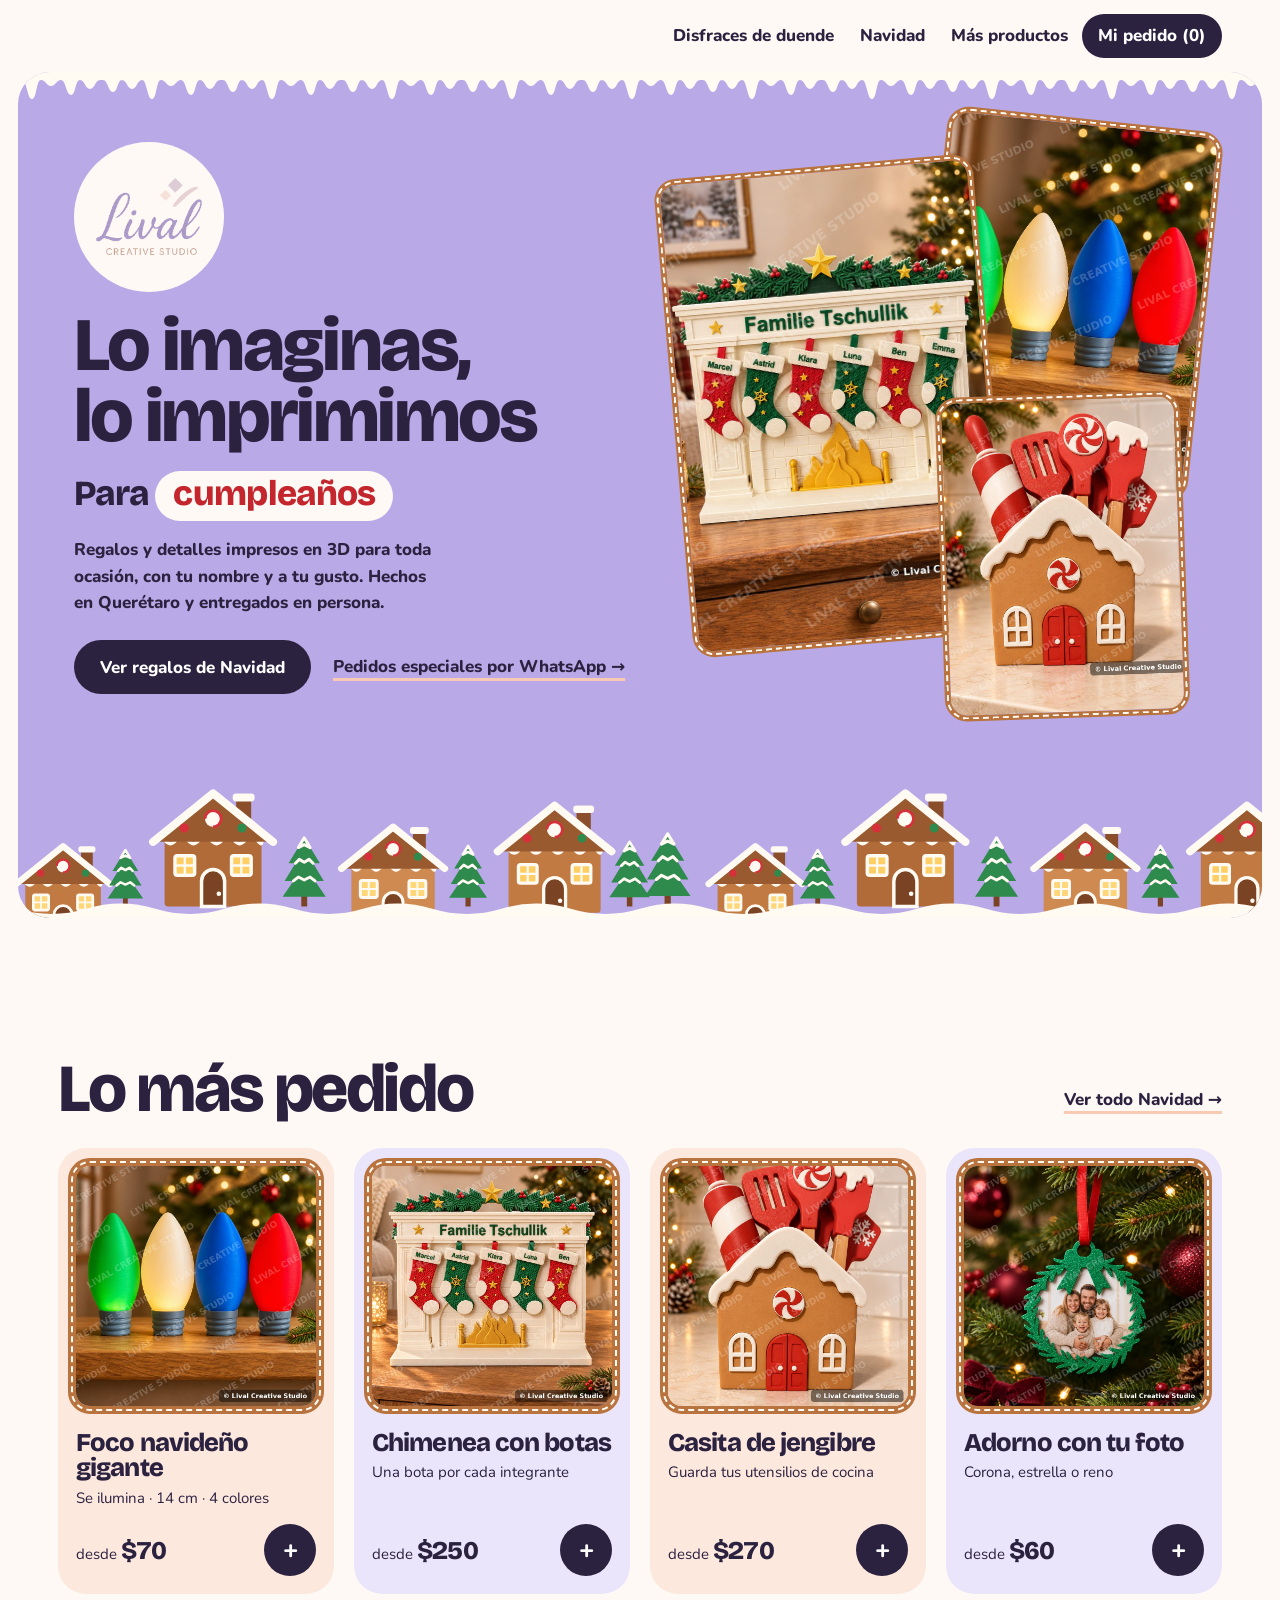
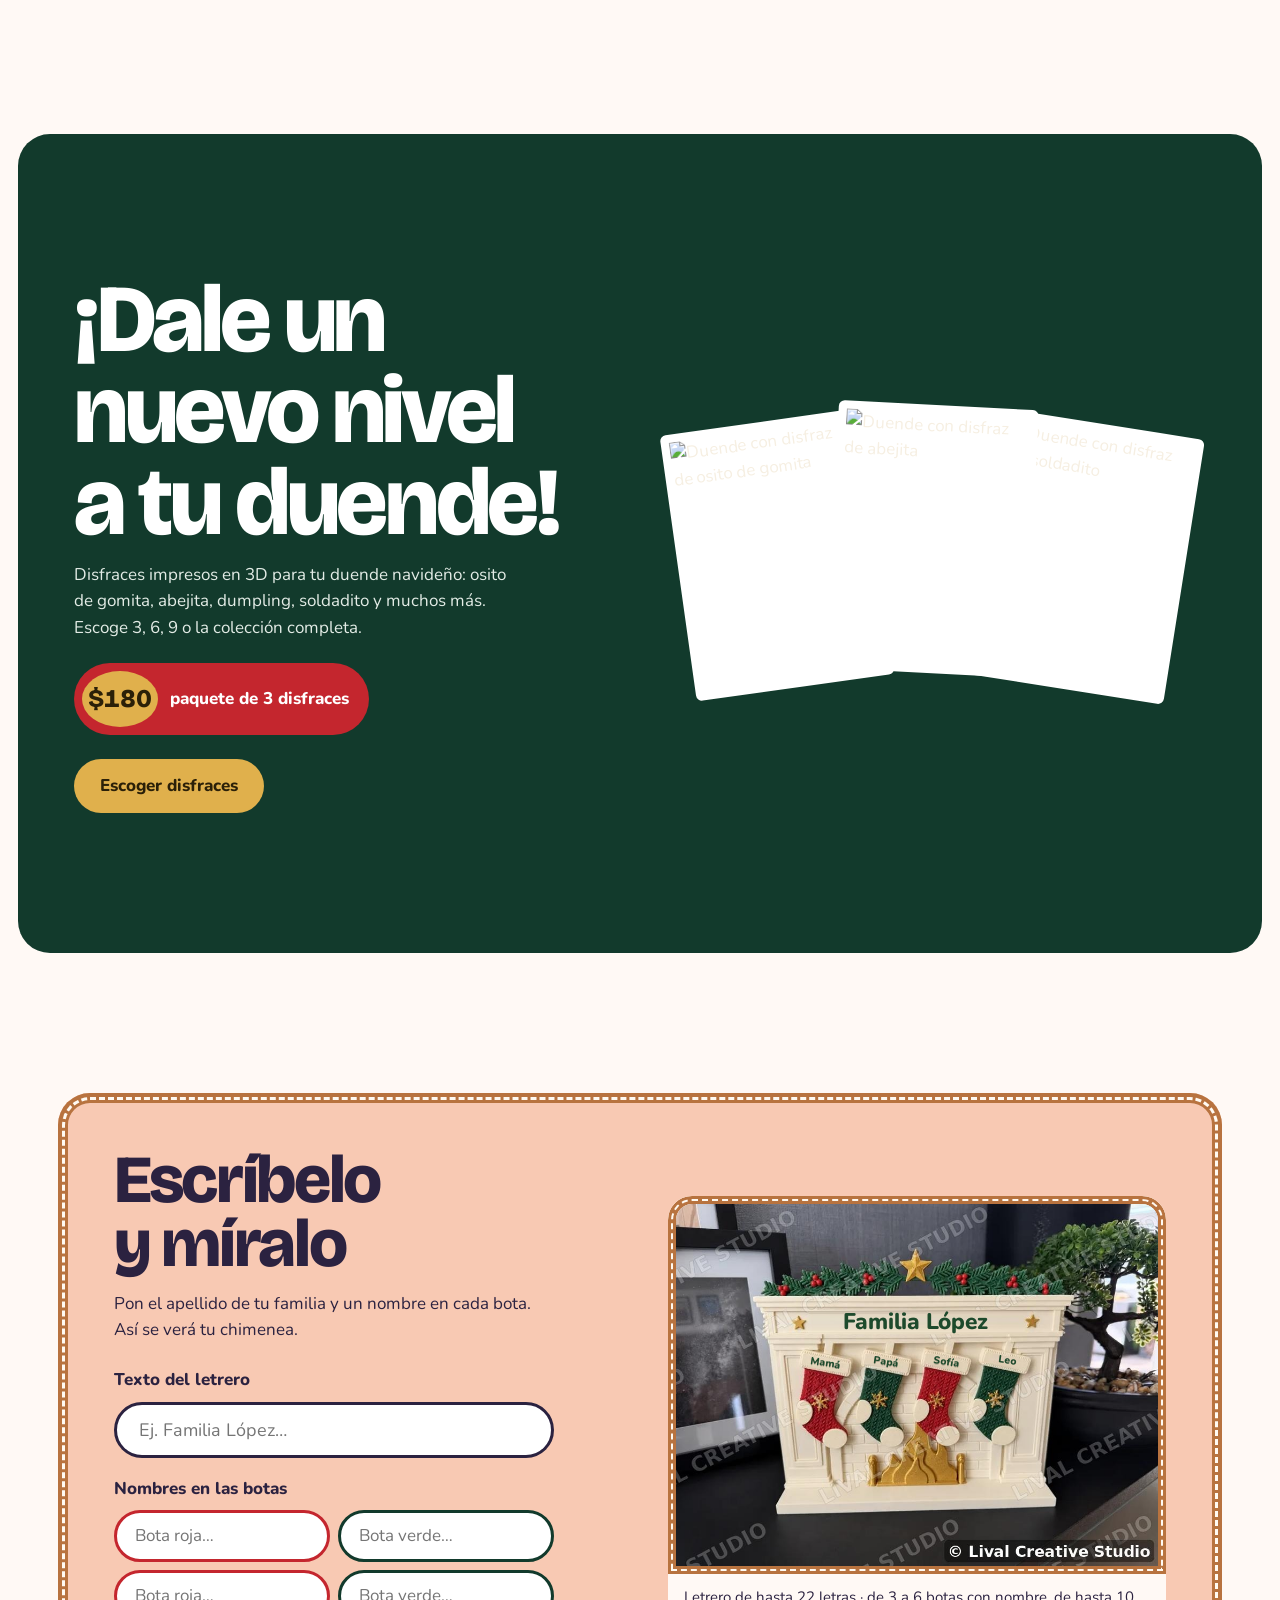
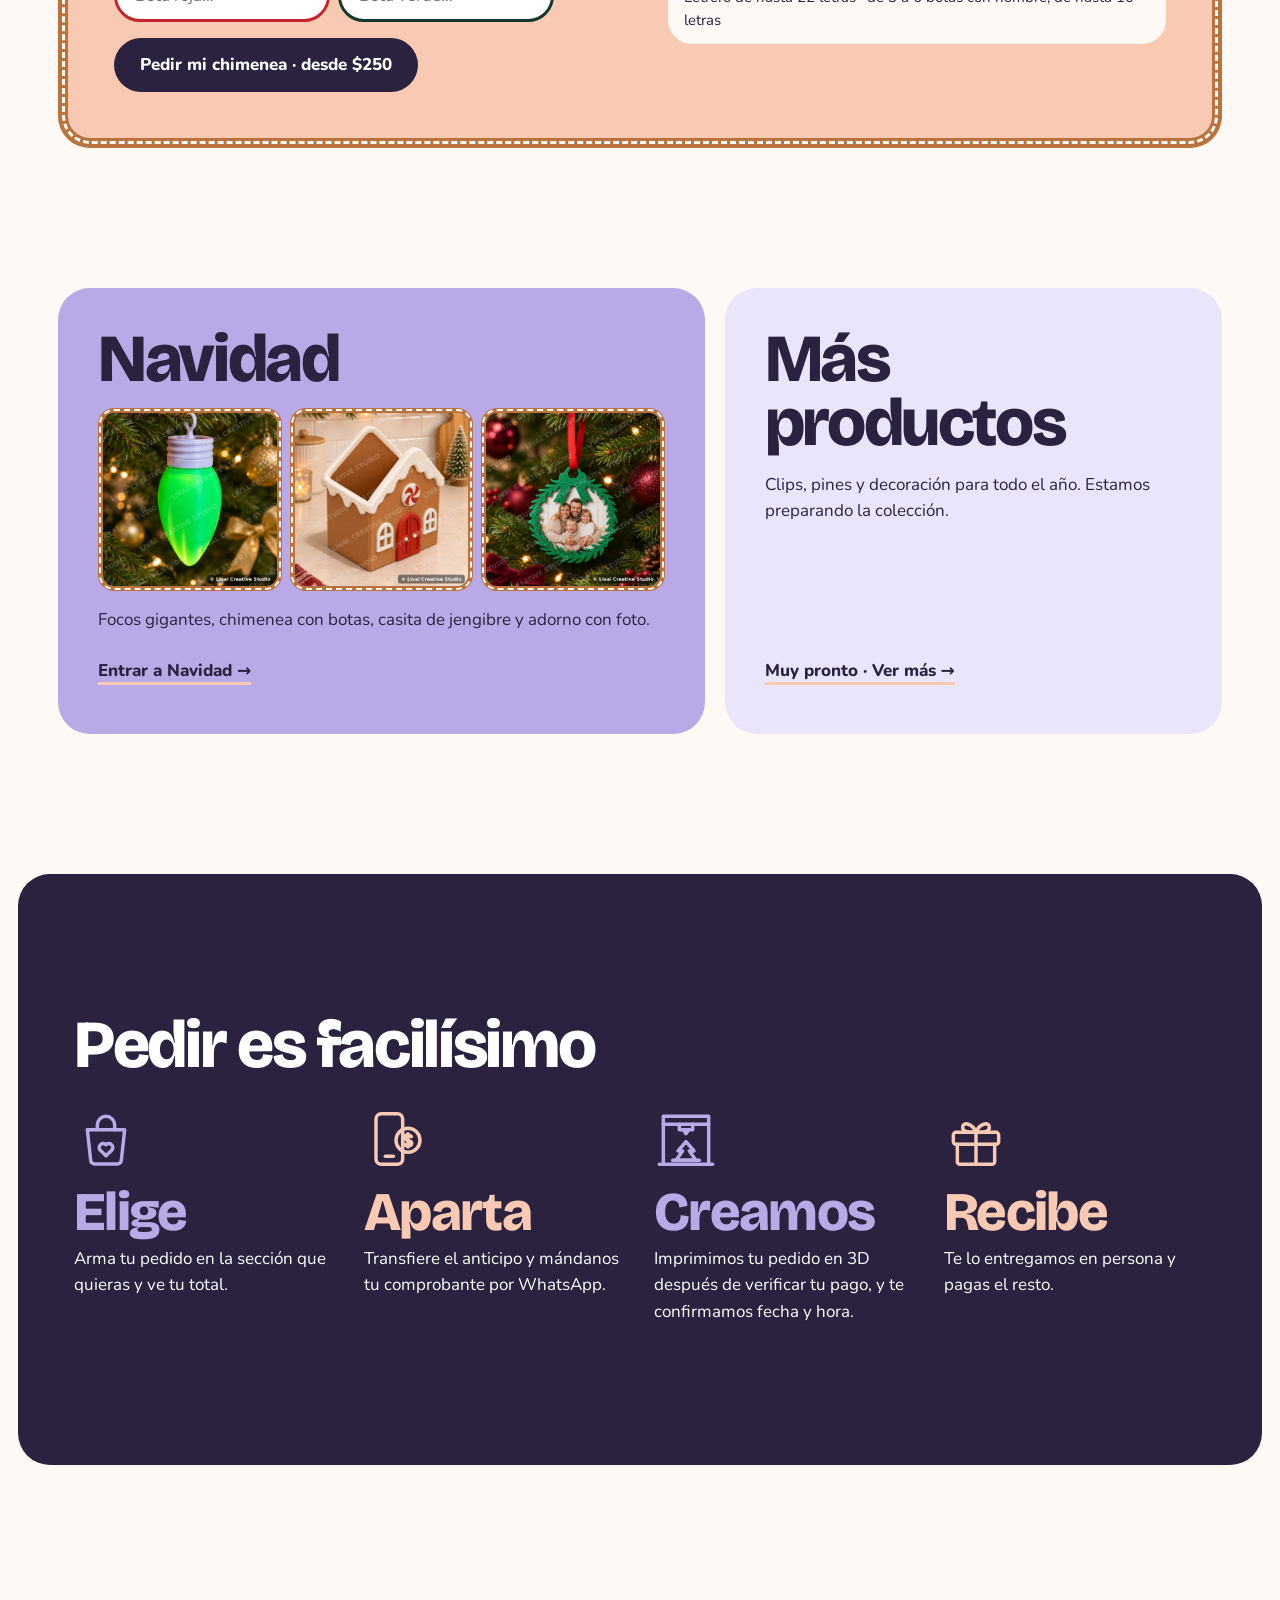
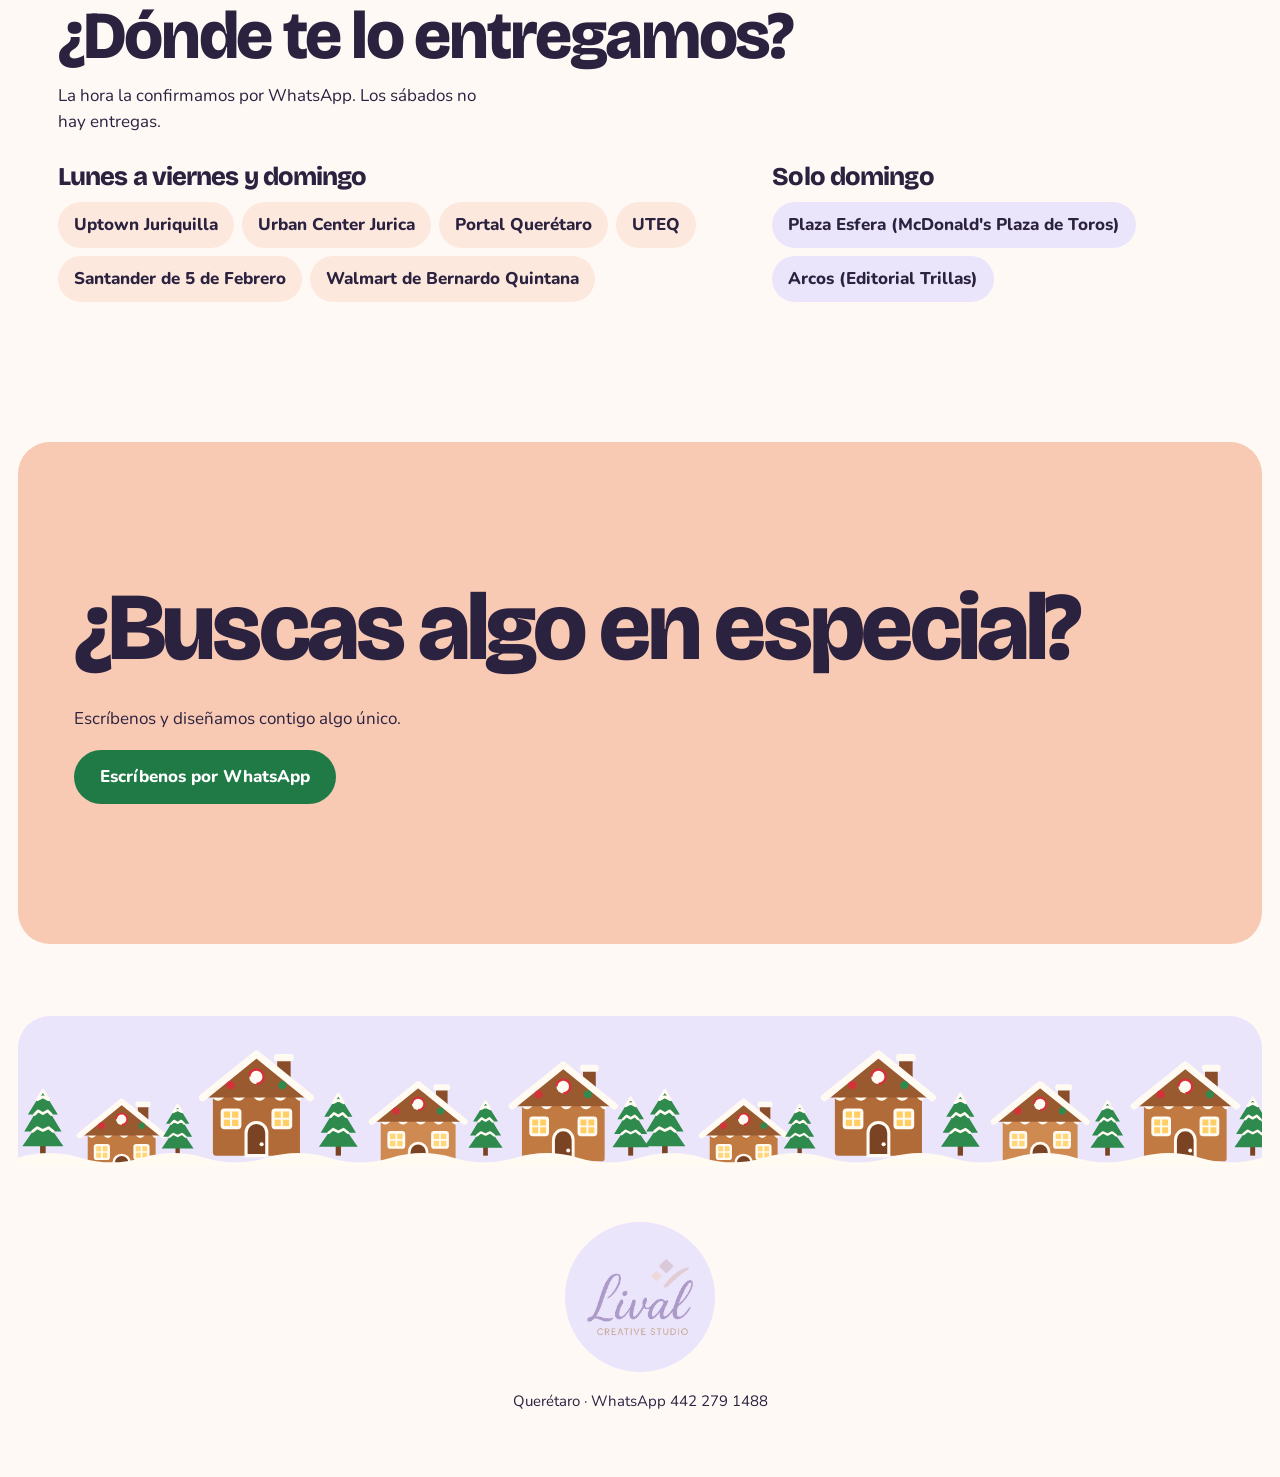
==== commit 4a83f0f8: "Disfraces para tu duende: página con paquetes de 3/6/9/colección completa y Frosty (fotos temporales" ====
--- a/index.html
+++ b/index.html
@@ -30,6 +30,7 @@
   <a class="logo-link" href="./" aria-label="Lival Creative Studio, inicio"><img data-logo-chico src="img/logo-t.png" width="360" height="267" alt=""></a>
   <nav aria-label="Secciones">
     <!-- Duende en pausa: <a class="link" href="duende/">Duende</a> -->
+    <a class="link" href="disfraces/">Disfraces de duende</a>
     <a class="link" href="navidad/">Navidad</a>
     <a class="link" href="productos/">Más productos</a>
     <a class="bolsa" href="pedido/">Mi pedido (<span data-carrito-n>0</span>)</a>
@@ -75,6 +76,23 @@
   </section>
 </div>
 
+<!-- Disfraces para tu duende (fotos temporales: cambiar por las elegidas) -->
+<section class="banda-duende" id="disfraces" aria-labelledby="t-disfraces">
+  <div class="nieve" aria-hidden="true"></div>
+  <div class="in">
+    <div data-entra>
+      <h2 id="t-disfraces">¡Dale un nuevo nivel a tu duende!</h2>
+      <p class="intro">Disfraces impresos en 3D para tu duende navideño: osito de gomita, abejita, dumpling, soldadito y muchos más. Escoge 3, 6, 9 o la colección completa.</p>
+      <p class="cuenta"><b>$180</b><span>paquete de 3 disfraces</span></p>
+      <div class="acciones"><a class="btn oro" href="disfraces/">Escoger disfraces</a></div>
+    </div>
+    <div class="polas">
+      <div><img class="foto" src="https://makerworld.bblmw.com/makerworld/model/USf94eace39267d0/design/f3e9398d518d87b5.jpg?x-oss-process=image/resize,w_600" width="600" height="600" loading="lazy" alt="Duende con disfraz de osito de gomita"></div>
+      <div><img class="foto" src="https://makerworld.bblmw.com/makerworld/model/US868c35338bb1f3/design/1a61d1b1d2cfc187.jpg?x-oss-process=image/resize,w_600" width="600" height="600" loading="lazy" alt="Duende con disfraz de abejita"></div>
+      <div><img class="foto" src="https://makerworld.bblmw.com/makerworld/model/US56ce03c37ac136/design/146d4e4311282dc1.jpg?x-oss-process=image/resize,w_600" width="600" height="600" loading="lazy" alt="Duende con disfraz de soldadito"></div>
+    </div>
+  </div>
+</section>
 <!-- Duende en pausa: para volver a mostrar la banda, saca este bloque del <template>. -->
 <template id="duende-en-pausa">
 <section class="banda-duende" id="duende" aria-labelledby="t-duende">
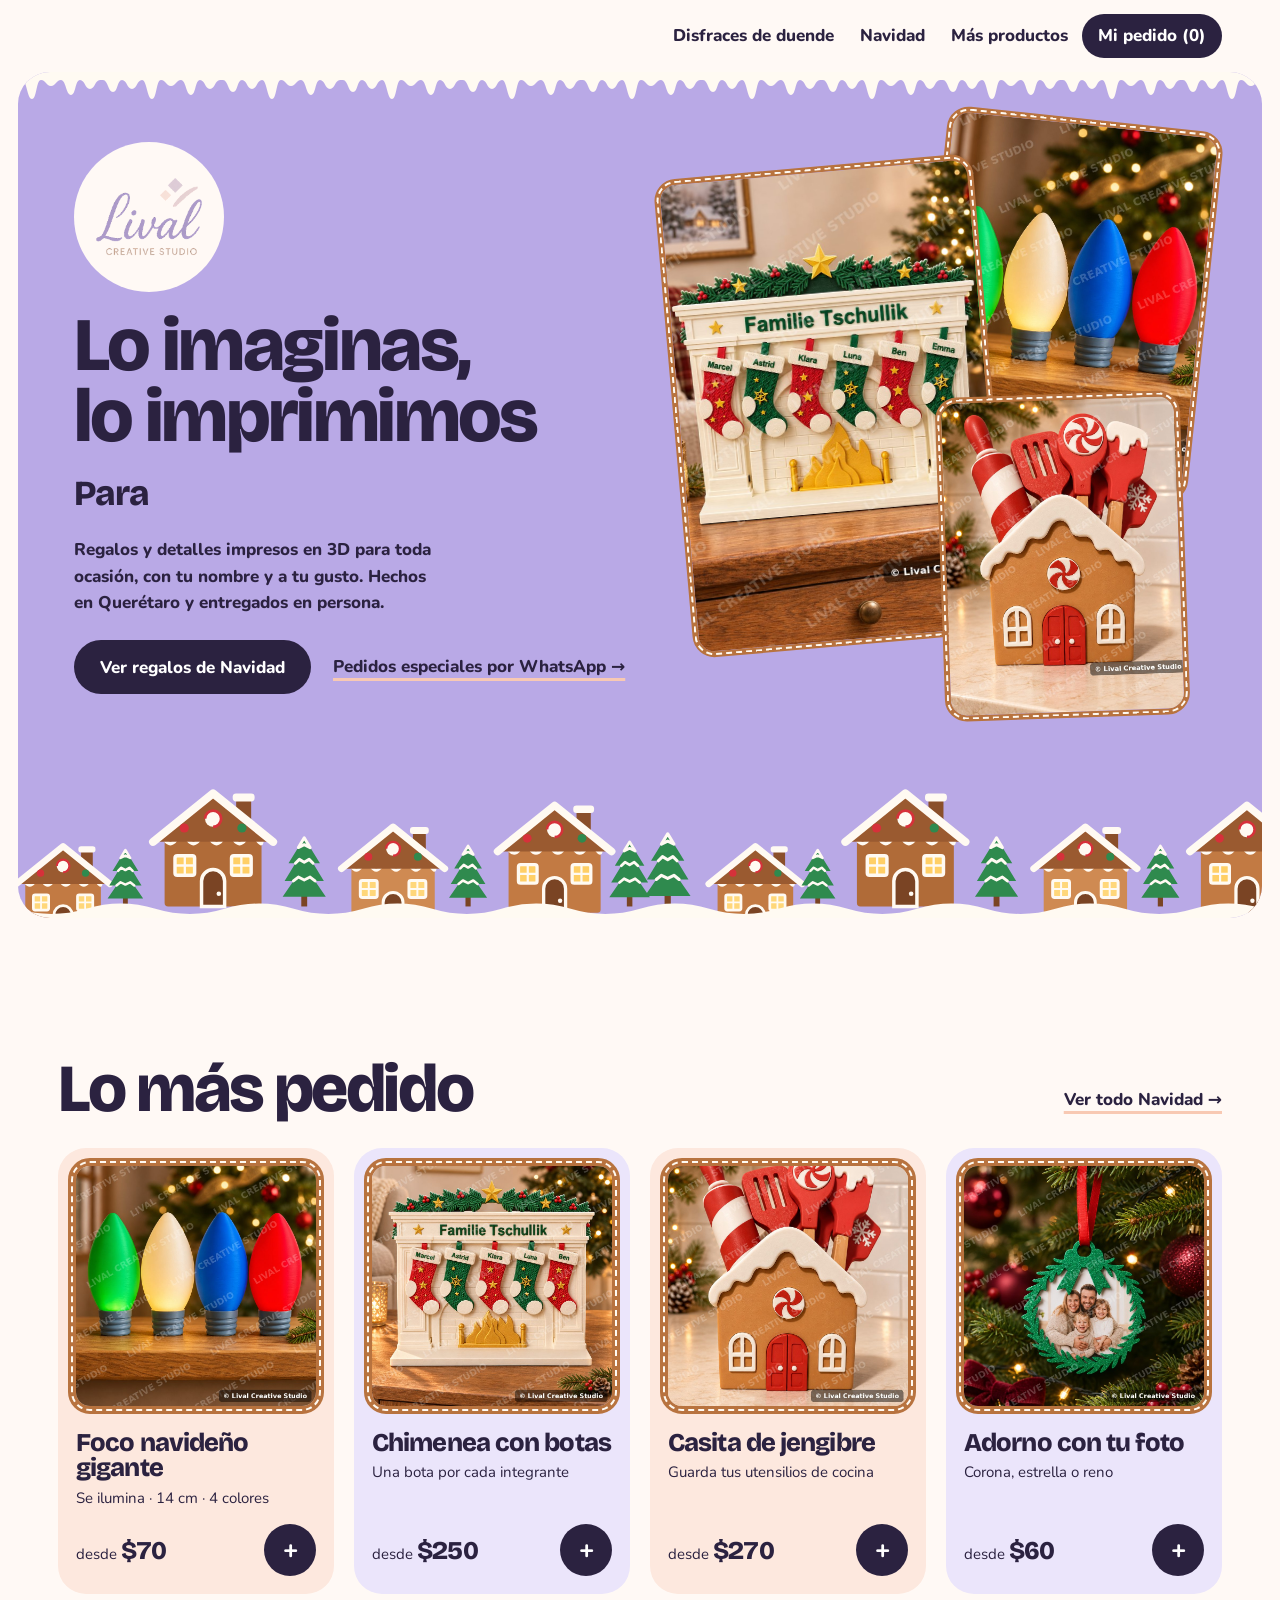
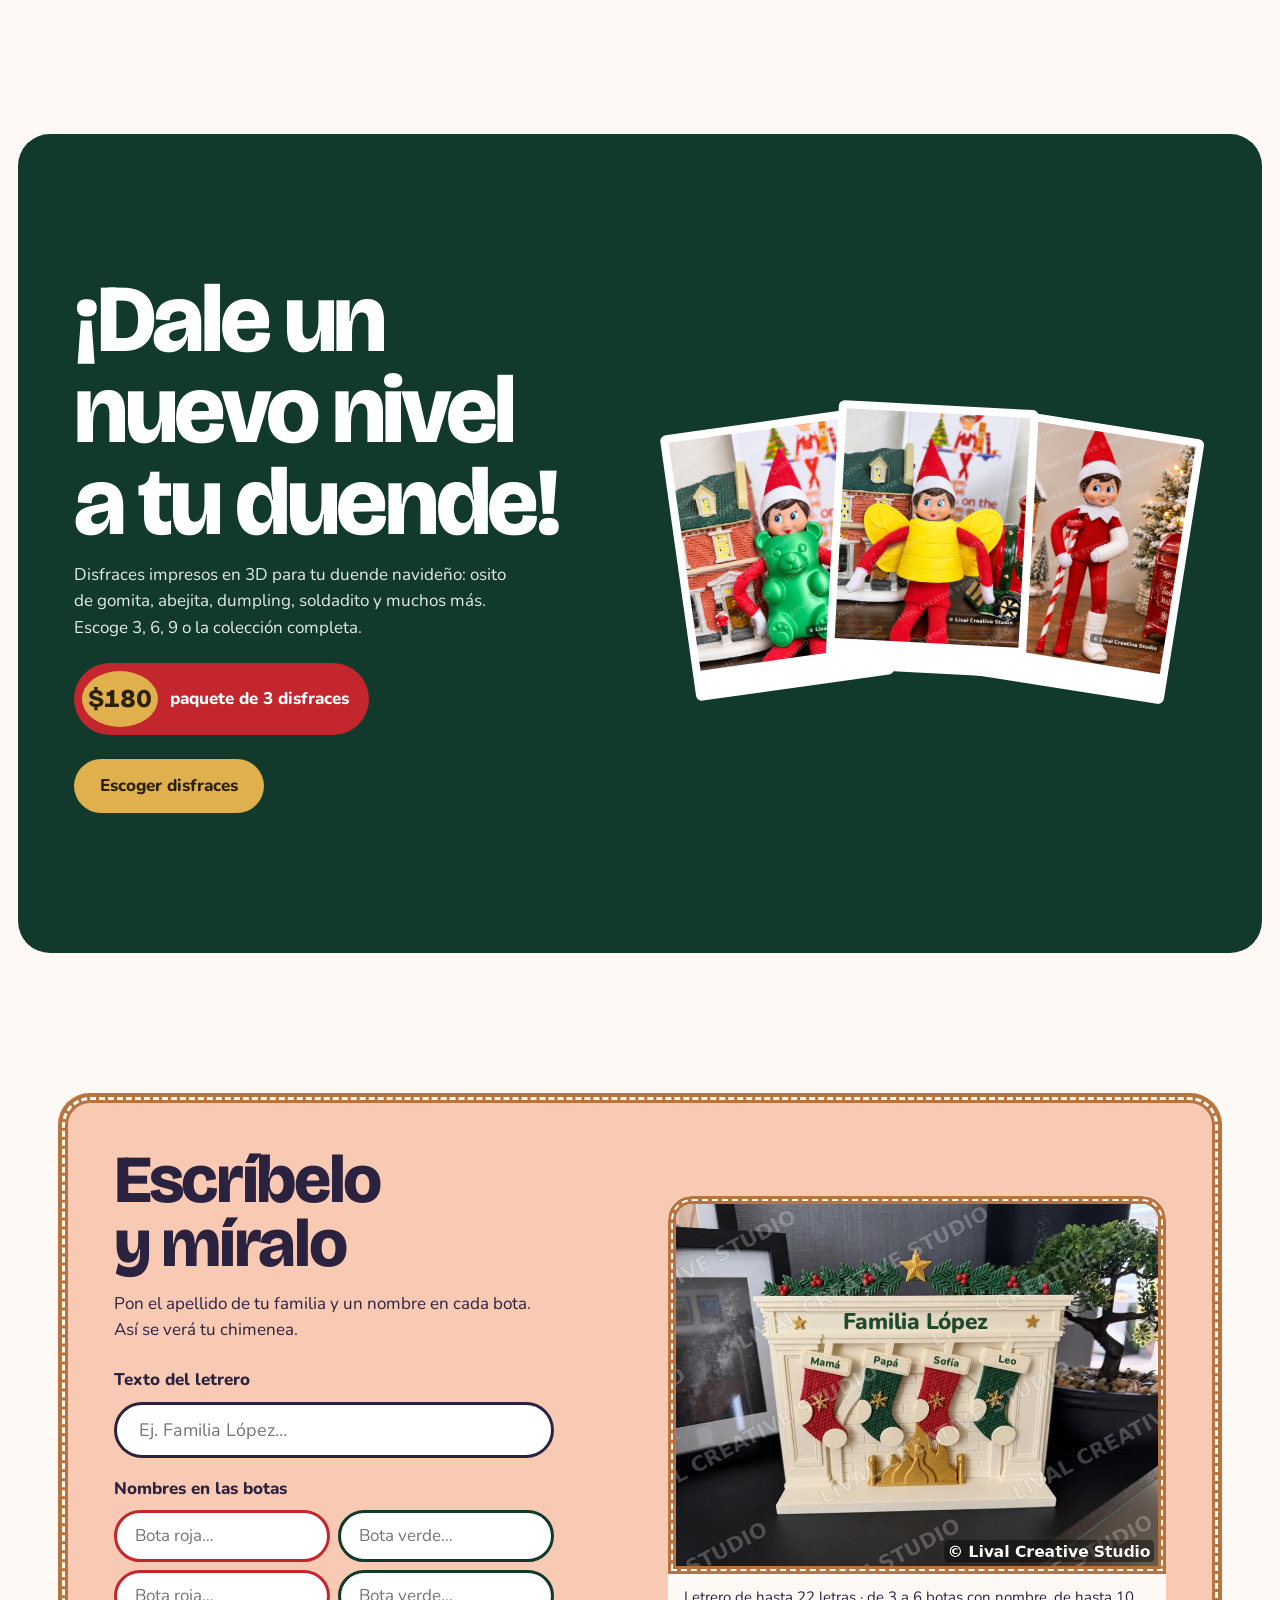
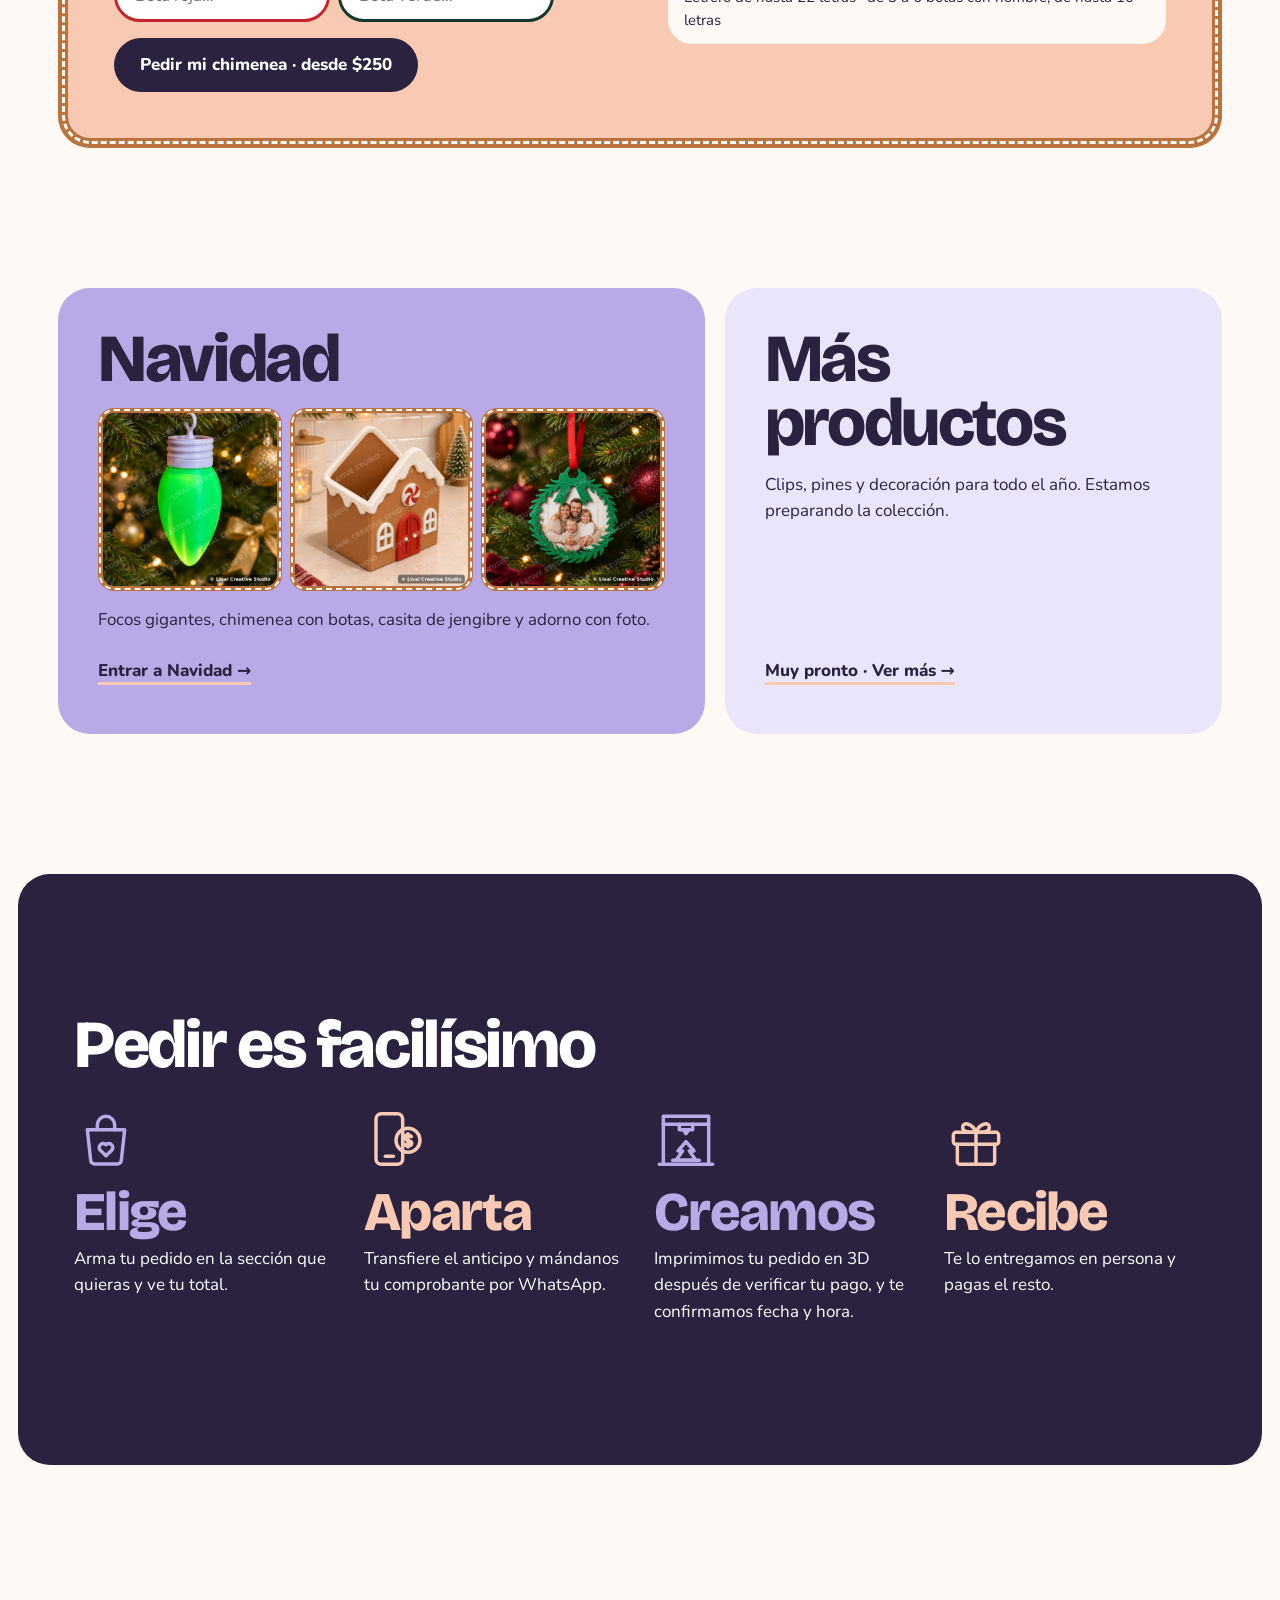
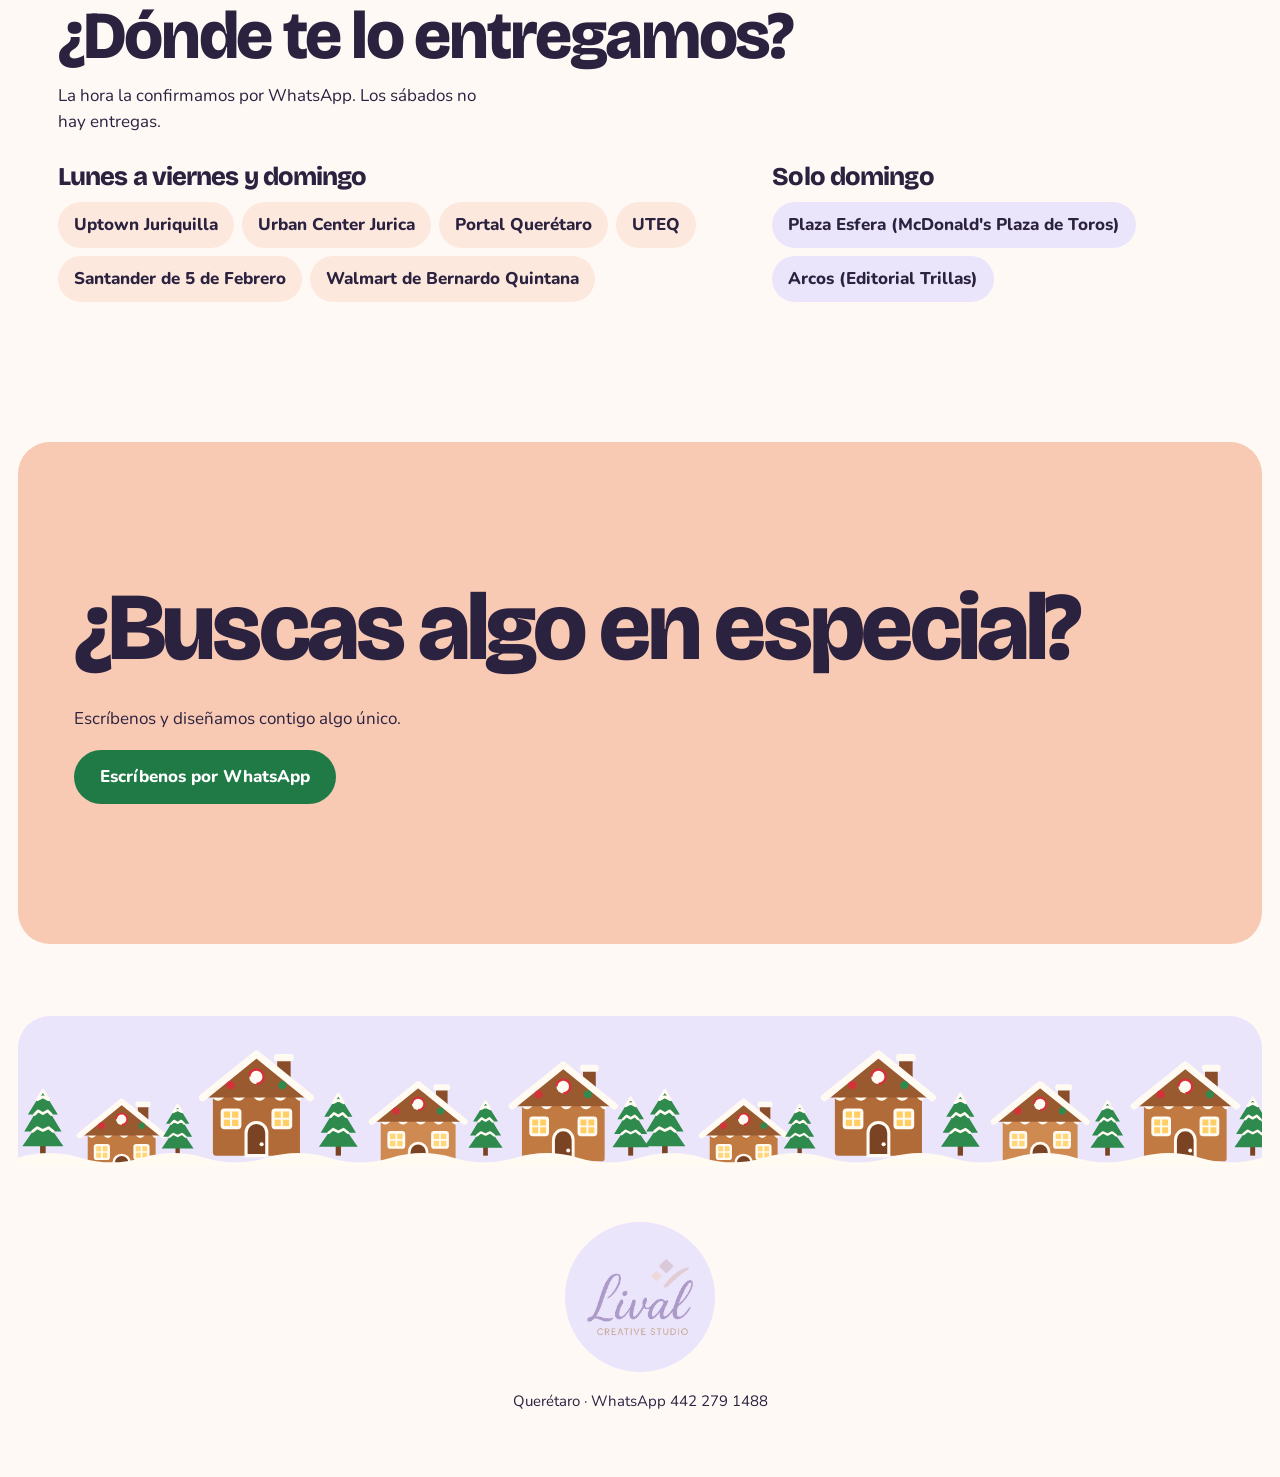
==== commit 4c59fc2a: "Disfraces para tu duende: fotos propias con marca de agua y publicación Co-Authored-By: Claude Opus " ====
--- a/index.html
+++ b/index.html
@@ -76,7 +76,7 @@
   </section>
 </div>
 
-<!-- Disfraces para tu duende (fotos temporales: cambiar por las elegidas) -->
+<!-- Disfraces para tu duende -->
 <section class="banda-duende" id="disfraces" aria-labelledby="t-disfraces">
   <div class="nieve" aria-hidden="true"></div>
   <div class="in">
@@ -87,9 +87,9 @@
       <div class="acciones"><a class="btn oro" href="disfraces/">Escoger disfraces</a></div>
     </div>
     <div class="polas">
-      <div><img class="foto" src="https://makerworld.bblmw.com/makerworld/model/USf94eace39267d0/design/f3e9398d518d87b5.jpg?x-oss-process=image/resize,w_600" width="600" height="600" loading="lazy" alt="Duende con disfraz de osito de gomita"></div>
-      <div><img class="foto" src="https://makerworld.bblmw.com/makerworld/model/US868c35338bb1f3/design/1a61d1b1d2cfc187.jpg?x-oss-process=image/resize,w_600" width="600" height="600" loading="lazy" alt="Duende con disfraz de abejita"></div>
-      <div><img class="foto" src="https://makerworld.bblmw.com/makerworld/model/US56ce03c37ac136/design/146d4e4311282dc1.jpg?x-oss-process=image/resize,w_600" width="600" height="600" loading="lazy" alt="Duende con disfraz de soldadito"></div>
+      <div><img class="foto" src="img/disfraces/osito.jpg" width="900" height="1200" loading="lazy" alt="Duende con disfraz de osito de gomita"></div>
+      <div><img class="foto" src="img/disfraces/abejita.jpg" width="900" height="1200" loading="lazy" alt="Duende con disfraz de abejita"></div>
+      <div><img class="foto" src="img/disfraces/bota.jpg" width="900" height="1200" loading="lazy" alt="Duende con yeso y muleta"></div>
     </div>
   </div>
 </section>
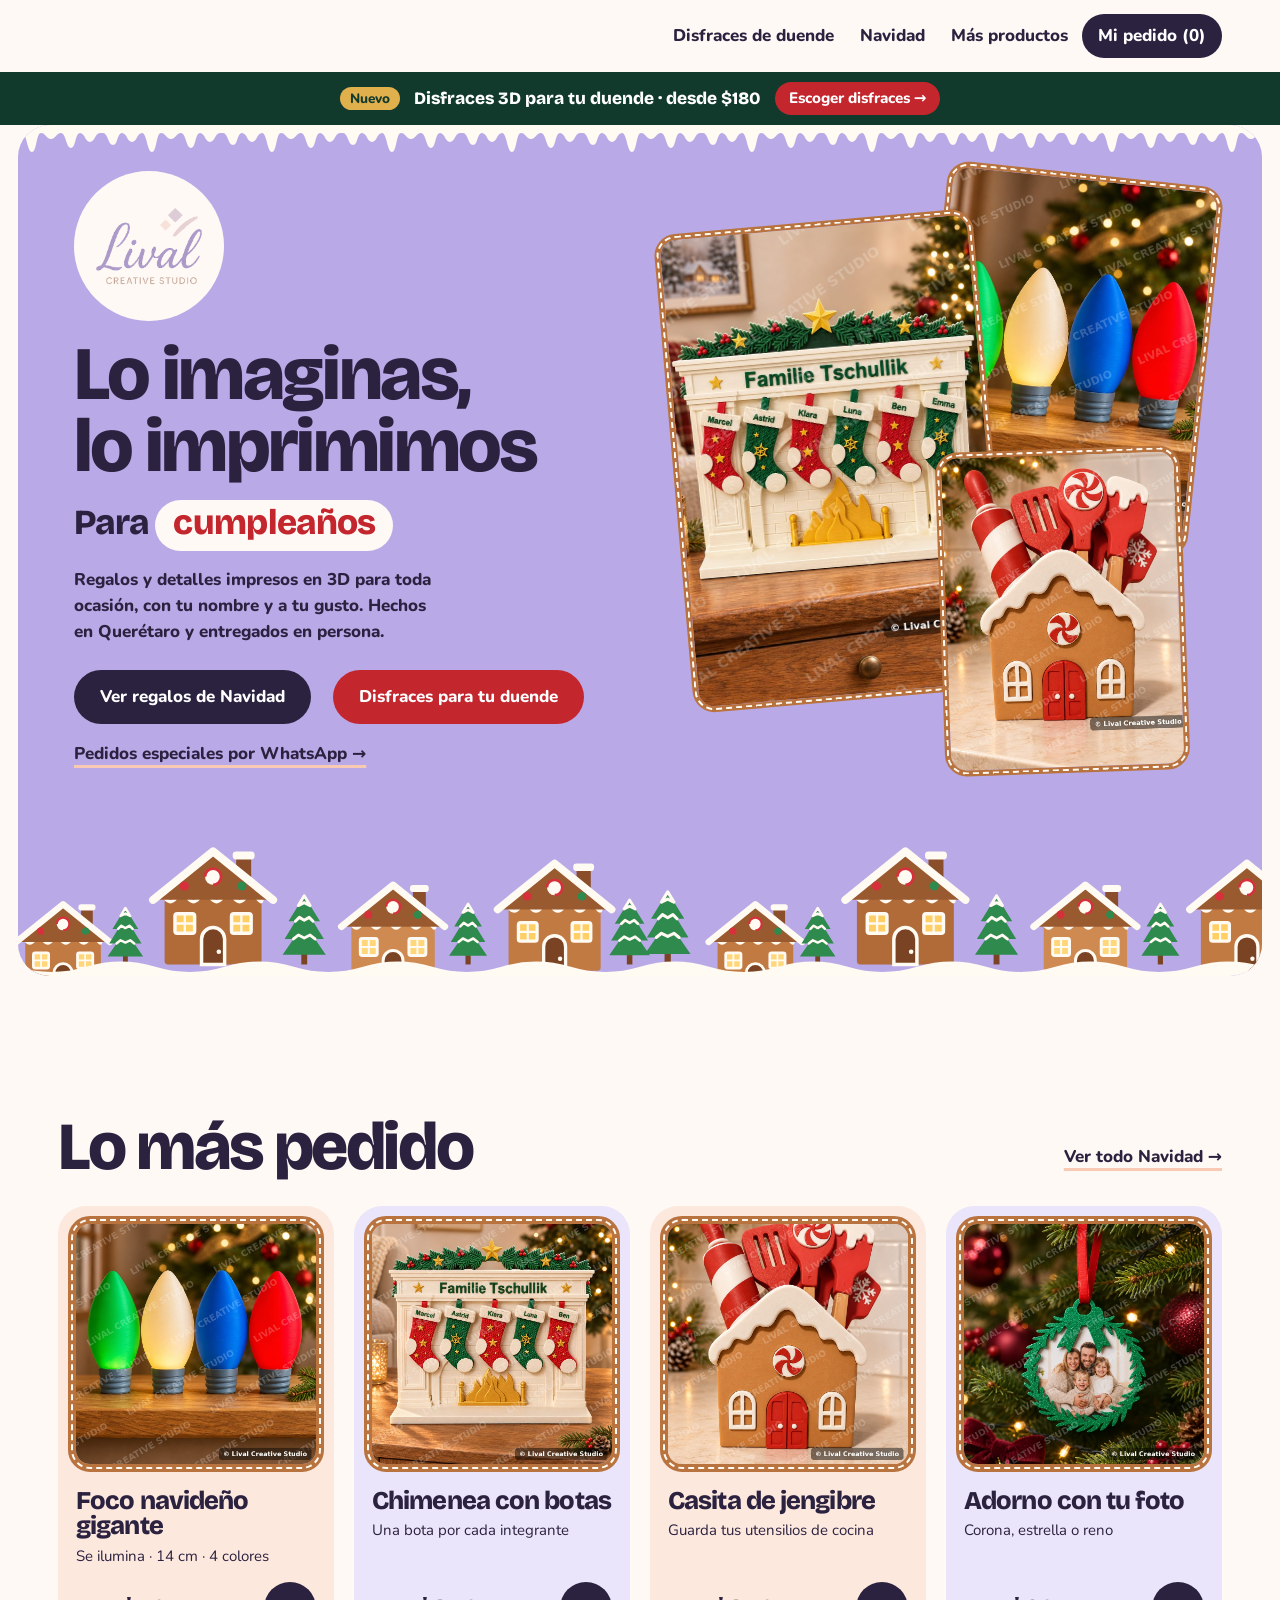
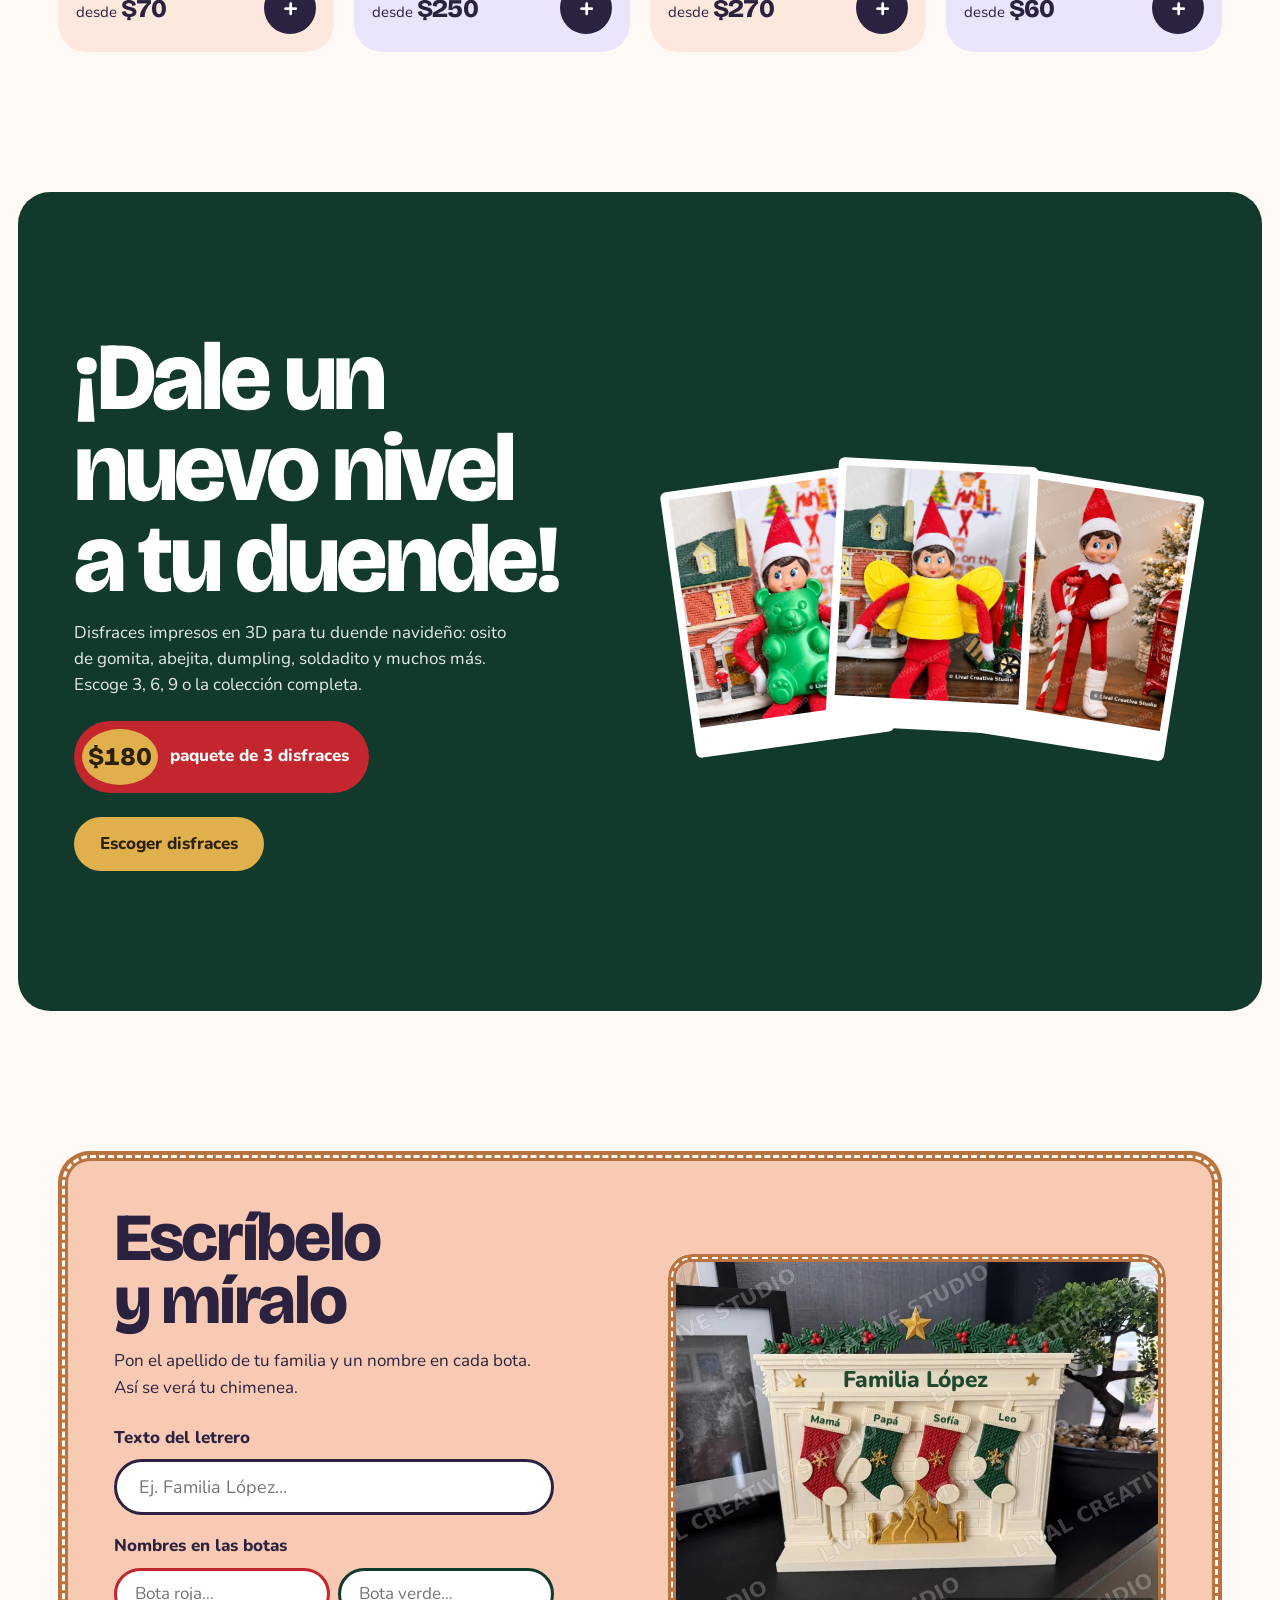
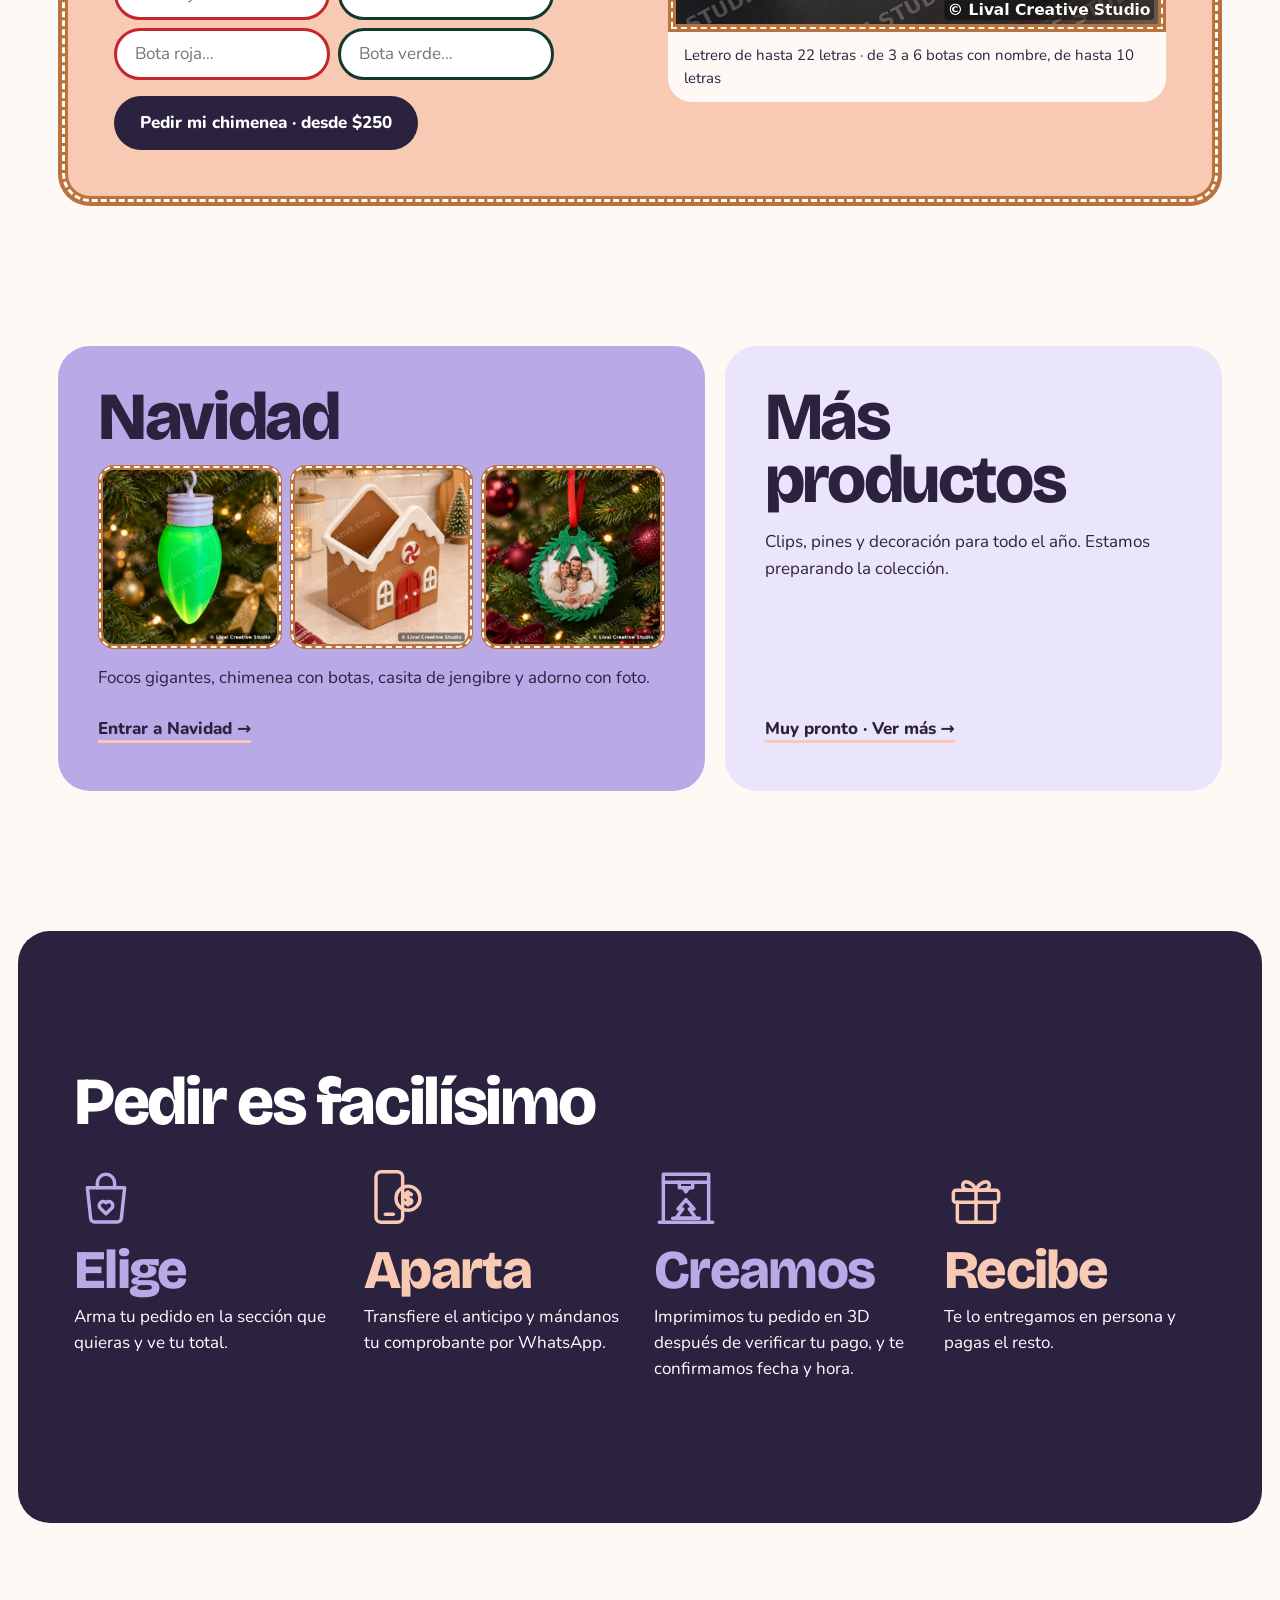
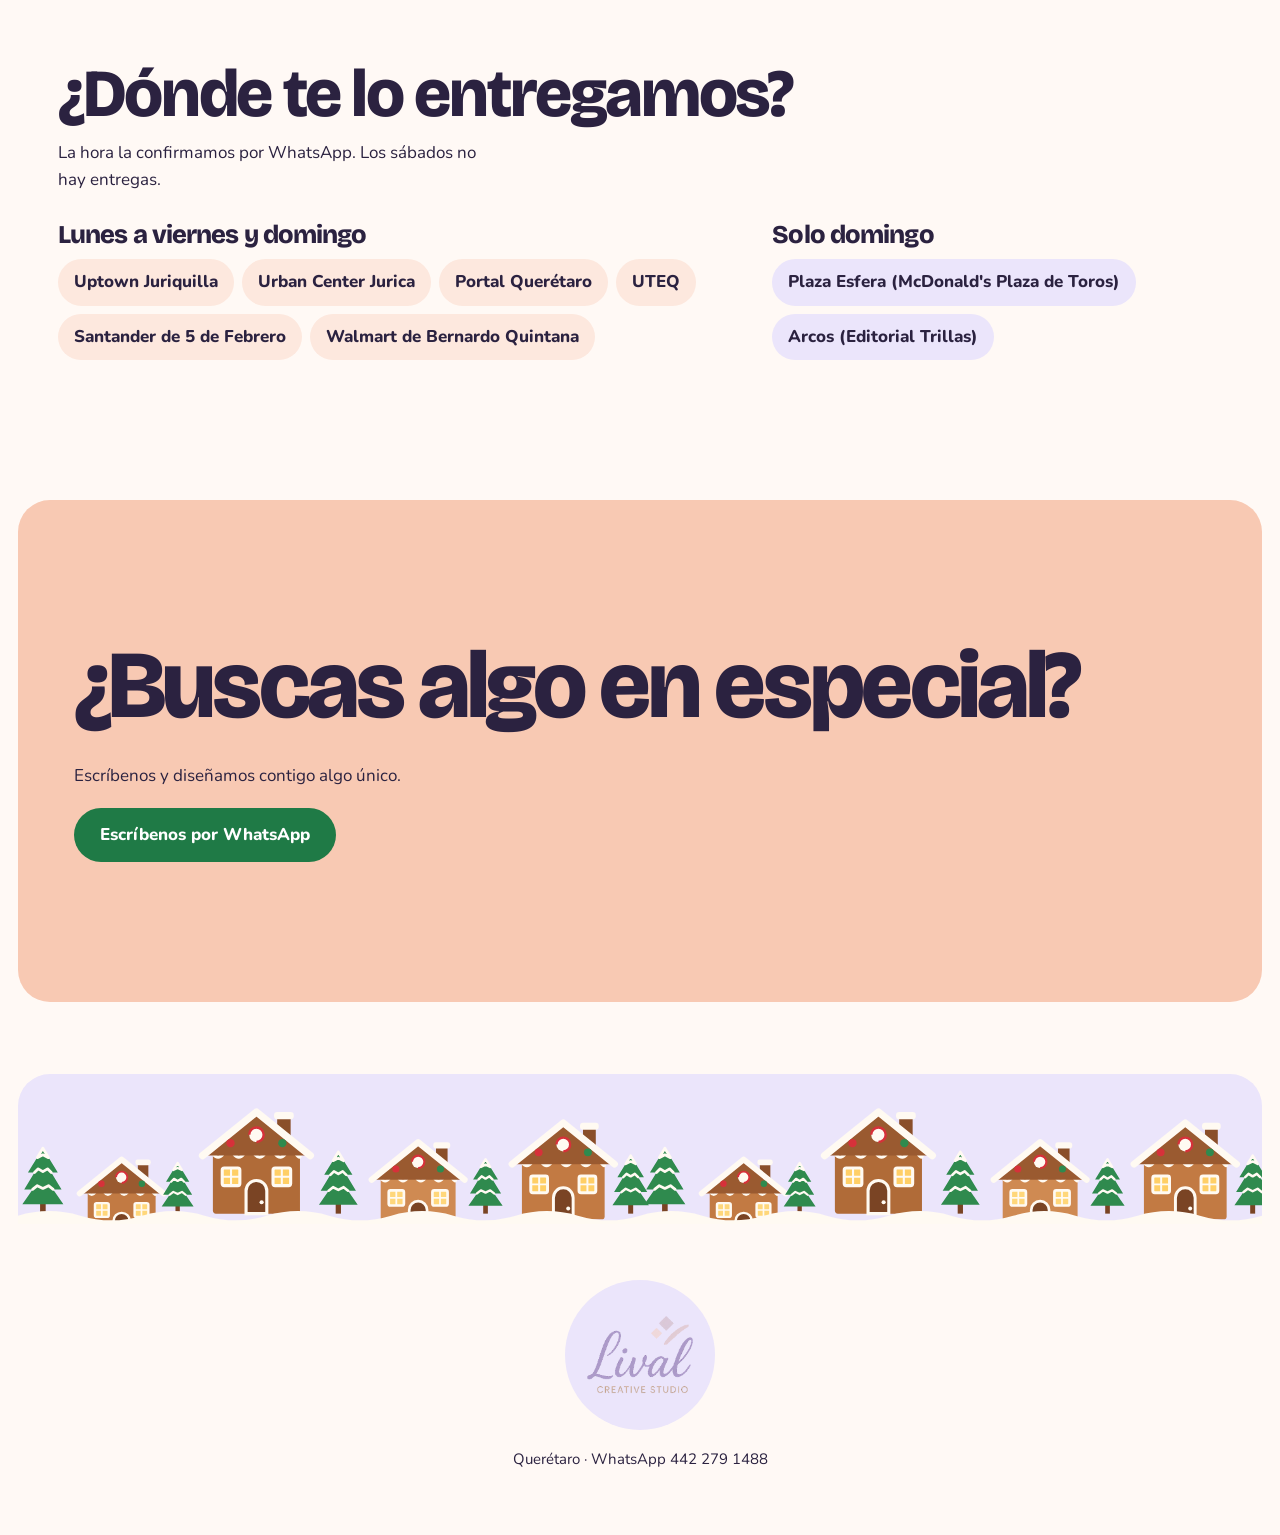
==== commit 9bbec9cb: "Aviso de Disfraces para tu duende arriba del inicio y de Navidad, y botón en la portada Co-Authored-" ====
--- a/index.html
+++ b/index.html
@@ -18,7 +18,7 @@
 <meta name="description" content="Regalos y detalles impresos en 3D para toda ocasión, con tu nombre y a tu gusto. Hechos sobre pedido en Querétaro.">
 <link rel="icon" href="img/logo.png">
 <link rel="preload" href="fonts/bricolage-latin-800-normal.woff2" as="font" type="font/woff2" crossorigin>
-<link rel="stylesheet" href="assets/lival.css?v=20261102c">
+<link rel="stylesheet" href="assets/lival.css?v=20261109b">
 <link rel="stylesheet" href="assets/temporada.css?v=20261102c">
 <!-- Visitas (GoatCounter: sin cookies, no guarda quién es cada persona) -->
 <script data-goatcounter="https://livalcreative.goatcounter.com/count" async src="//gc.zgo.at/count.js"></script>
@@ -38,6 +38,7 @@
 </div></header>
 
 <main id="contenido">
+<a class="aviso-dz" href="disfraces/"><span class="n">Nuevo</span><span class="t">Disfraces 3D para tu duende · desde $180</span><span class="b">Escoger disfraces →</span></a>
 <section class="portada" aria-label="Portada">
   <div class="in">
     <div data-entra>
@@ -45,7 +46,7 @@
       <h1>Lo imaginas,<br> lo imprimimos</h1>
       <p class="ocasion">Para <span class="giro" data-giro="Navidad|cumpleaños|tu boda|graduaciones|el Día de las Madres|regalar porque sí" aria-live="off">Navidad</span></p>
       <p class="sub">Regalos y detalles impresos en 3D para toda ocasión, con tu nombre y a tu gusto. Hechos en Querétaro y entregados en persona.</p>
-      <div class="acciones"><a class="btn osc" href="navidad/">Ver regalos de Navidad</a><a class="enlace" href="https://wa.me/524422791488?text=%C2%A1Hola!%20Quiero%20un%20pedido%20especial%20de%20Lival%20Creative%20Studio" target="_blank" rel="noopener">Pedidos especiales por WhatsApp →</a></div>
+      <div class="acciones"><a class="btn osc" href="navidad/">Ver regalos de Navidad</a><a class="btn rojo" href="disfraces/">Disfraces para tu duende</a><a class="enlace" href="https://wa.me/524422791488?text=%C2%A1Hola!%20Quiero%20un%20pedido%20especial%20de%20Lival%20Creative%20Studio" target="_blank" rel="noopener">Pedidos especiales por WhatsApp →</a></div>
     </div>
     <div class="collage">
       <div class="c1"><img class="foto" src="img/navidad/chimenea-6b.jpg" width="900" height="1125" fetchpriority="high" alt="Chimenea con seis botas, cada una con un nombre"></div>
--- a/assets/lival.css
+++ b/assets/lival.css
@@ -213,3 +213,10 @@
   .js [data-entra] > * { opacity: 1; transform: none; }
   .nieve { display: none; }
 }
+
+/* Aviso de lanzamiento arriba de todo: Disfraces para tu duende */
+.aviso-dz { display: flex; align-items: center; justify-content: center; gap: 10px 14px; flex-wrap: wrap; background: var(--pino); color: #fff; text-decoration: none; padding: 10px var(--m); text-align: center; font-weight: 800; line-height: 1.25; }
+.aviso-dz .n { background: var(--oro); color: var(--pino); border-radius: 999px; padding: 3px 10px; font-size: .85rem; }
+.aviso-dz .t { font-family: var(--disp); font-size: 1.08rem; }
+.aviso-dz .b { background: var(--rojo); color: #fff; border-radius: 999px; padding: 7px 14px; font-size: .95rem; white-space: nowrap; }
+.aviso-dz:hover .b, .aviso-dz:focus-visible .b { background: var(--rojo-f); }
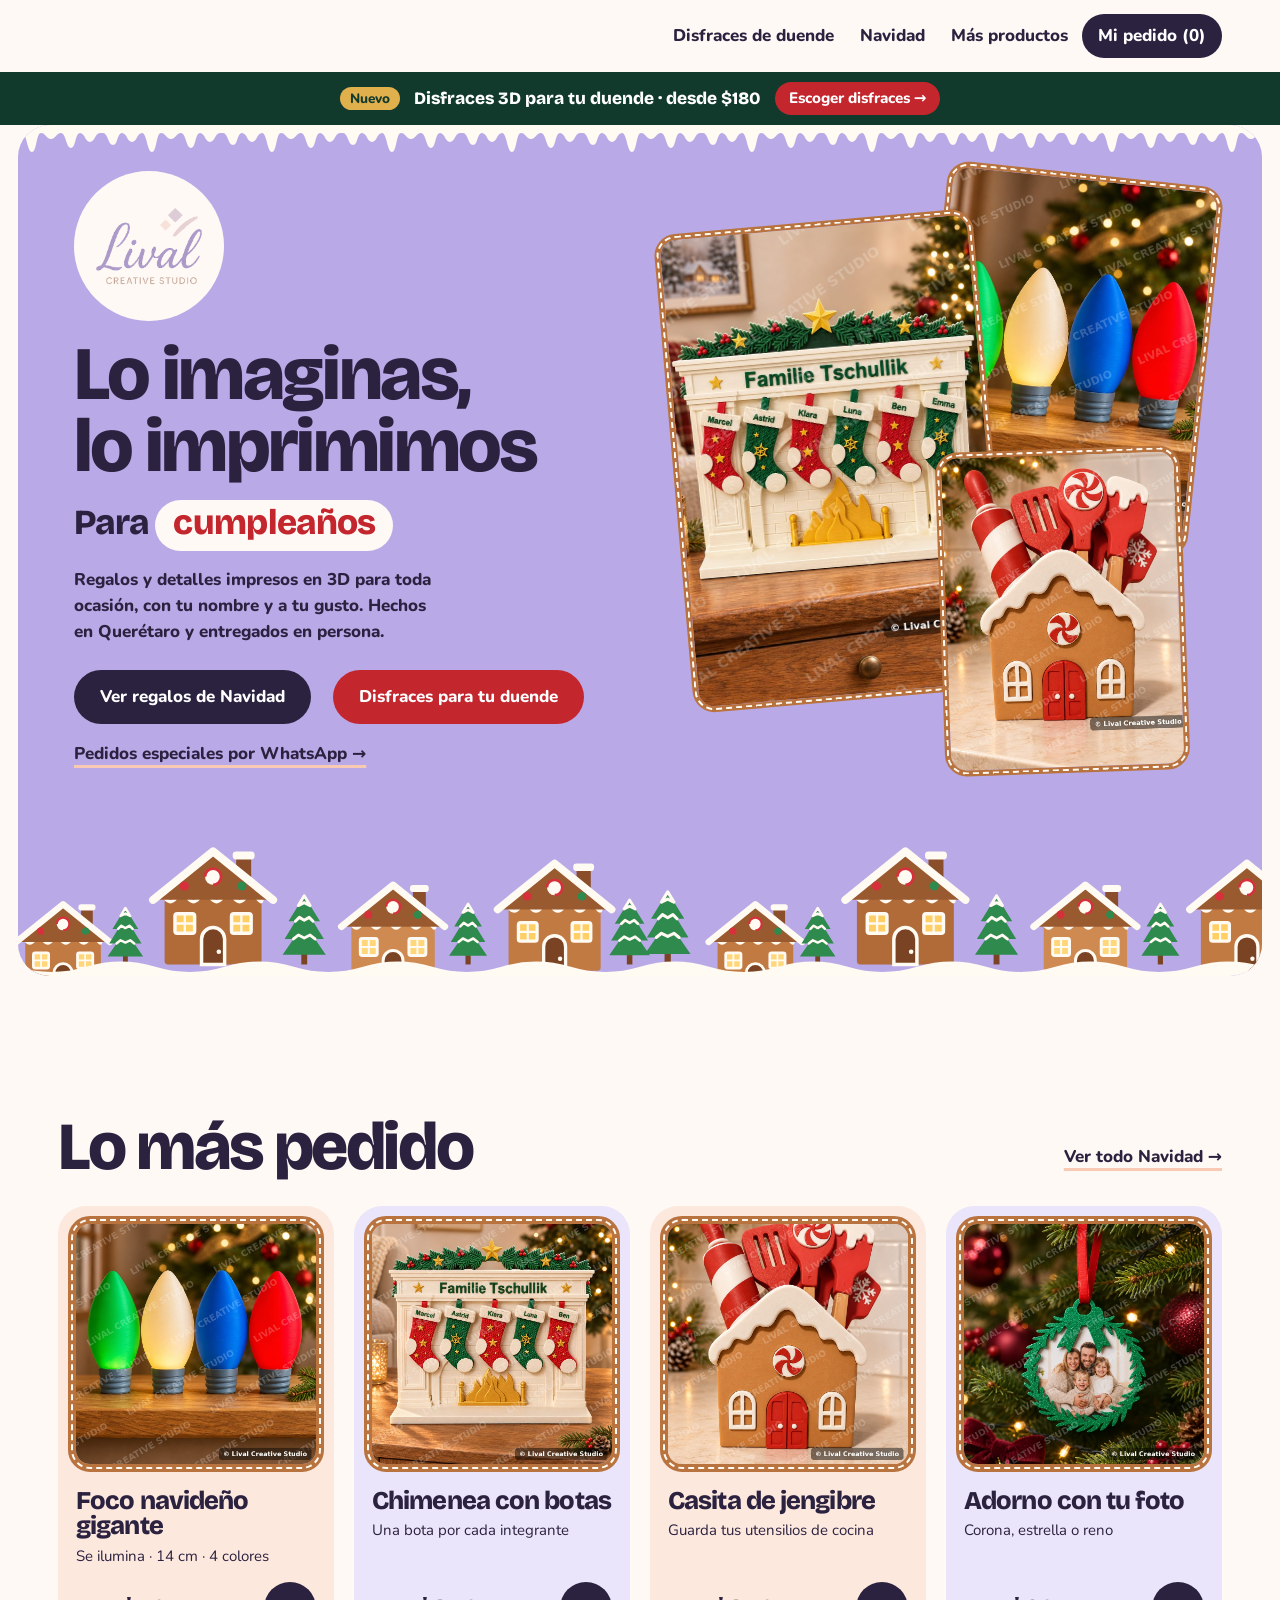
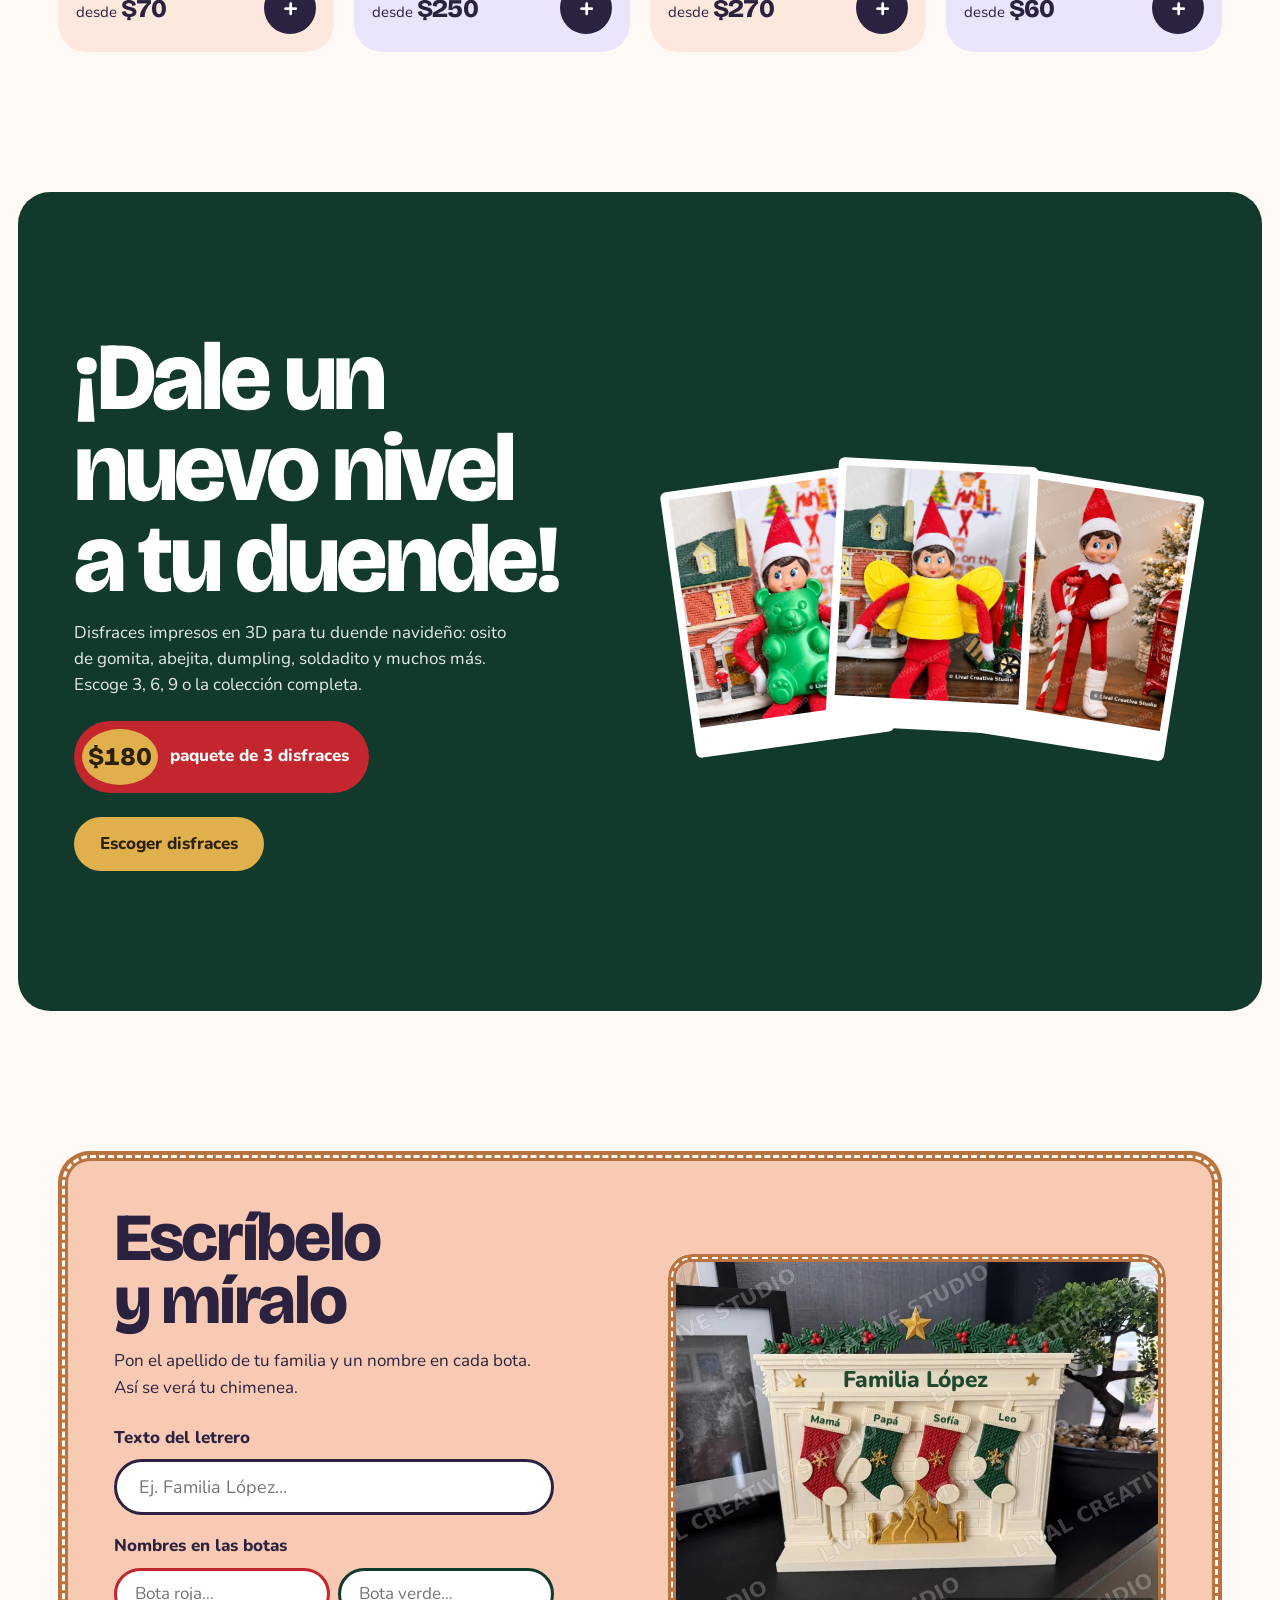
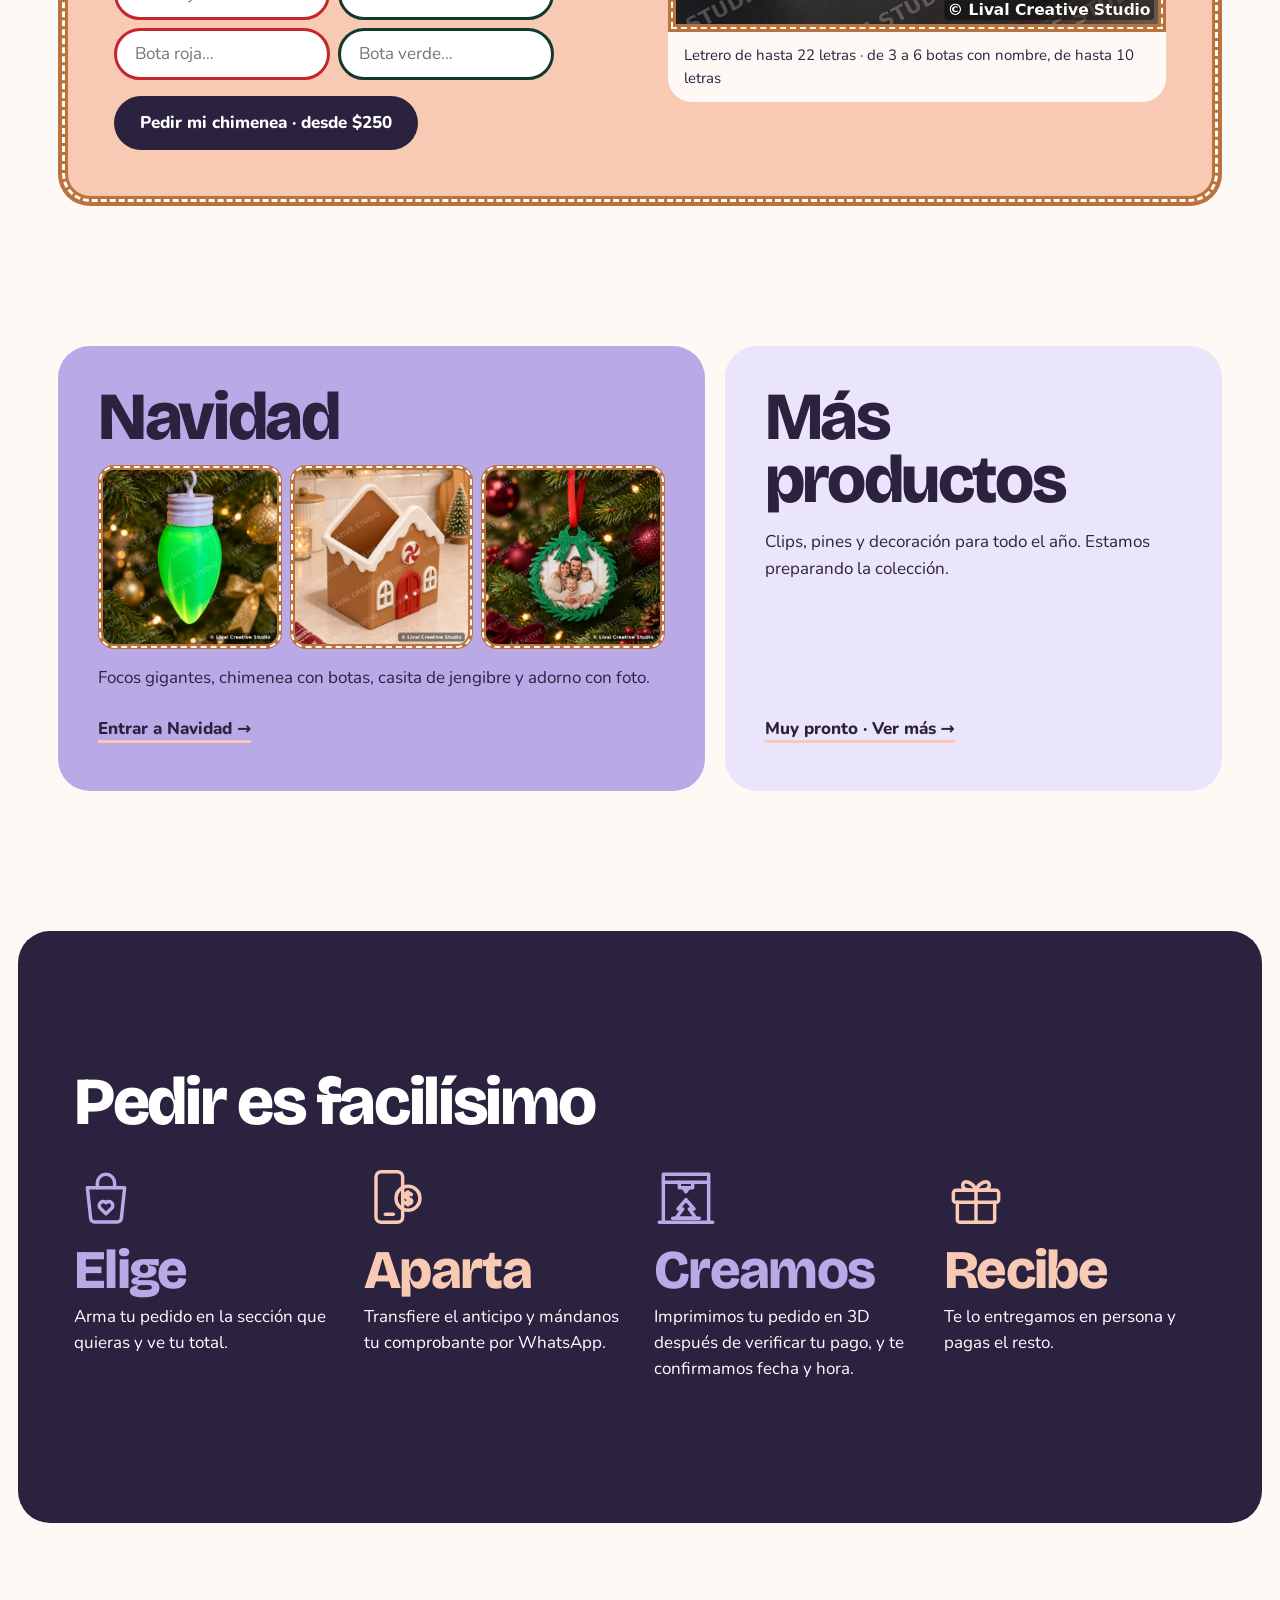
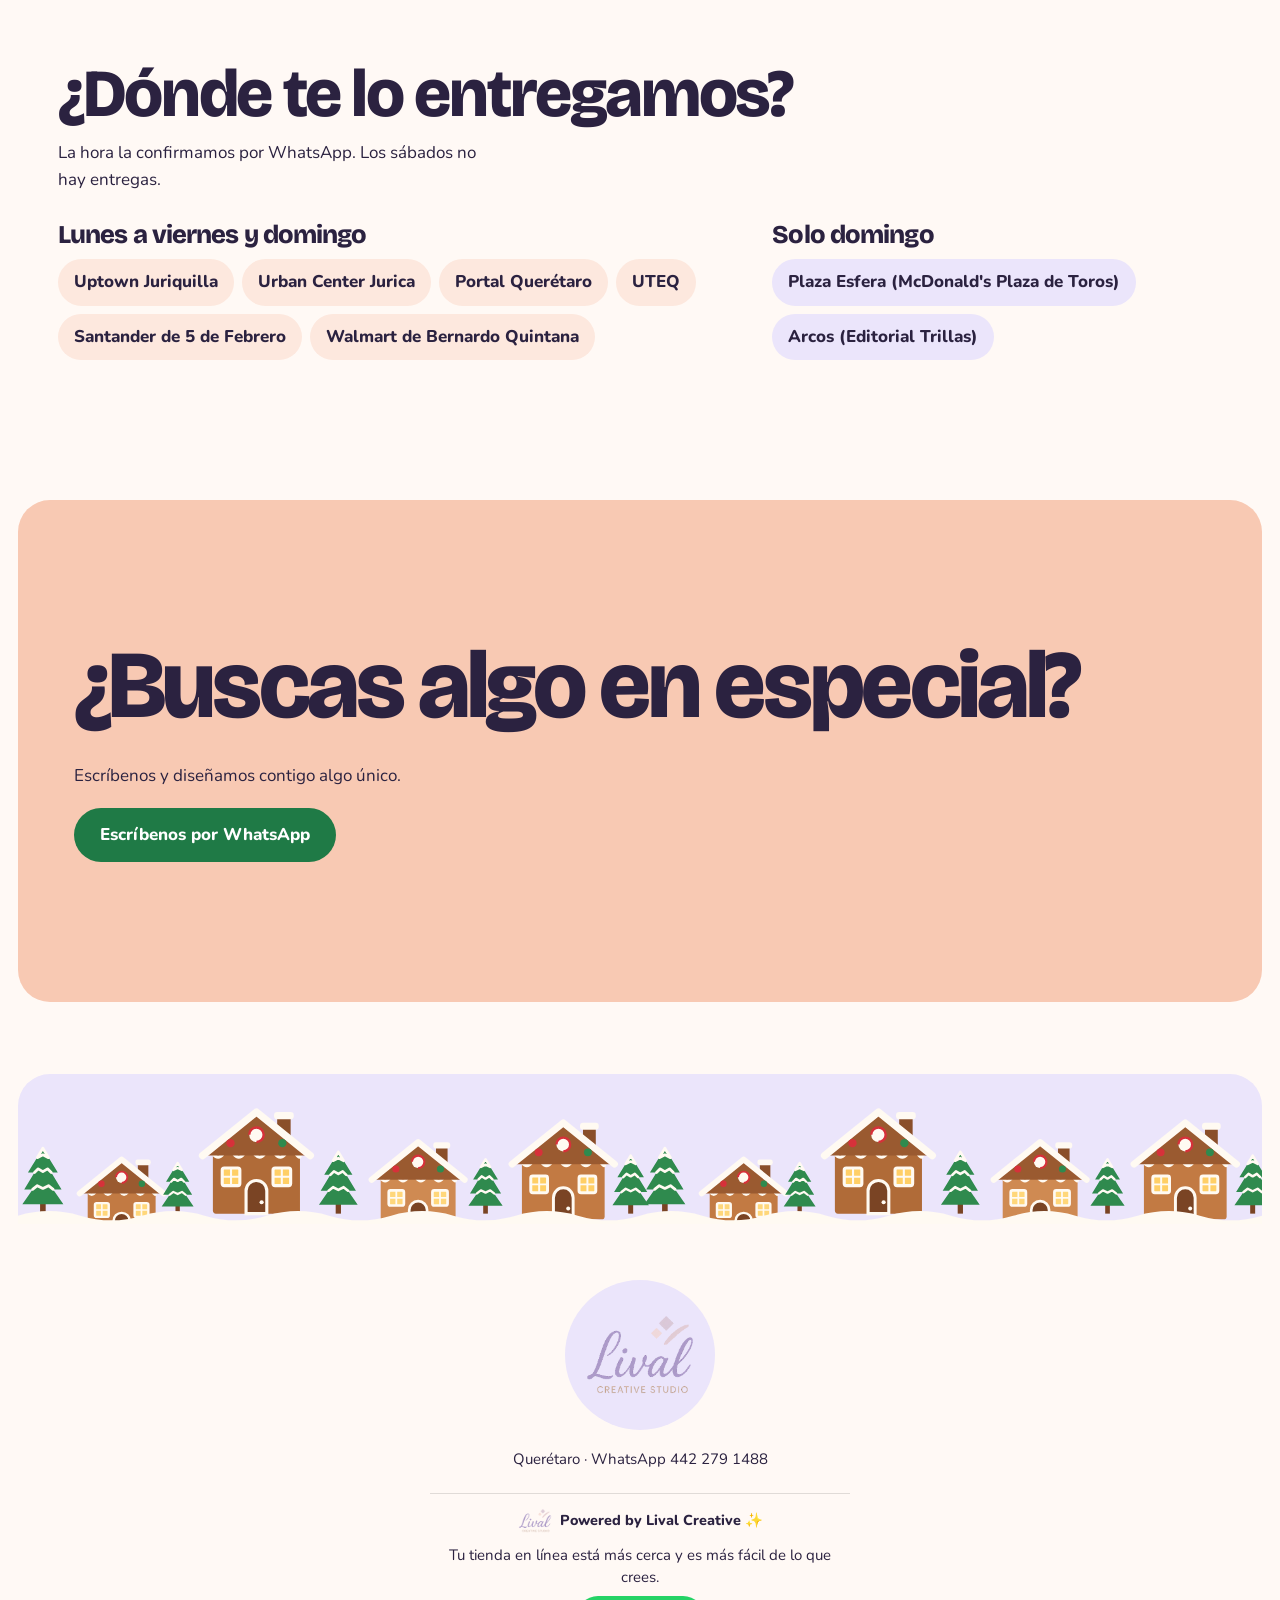
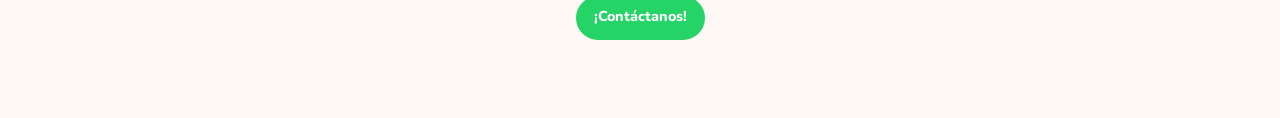
==== commit ff83851c: "Pie de página: Powered by Lival Creative con WhatsApp para páginas web Co-Authored-By: Claude Opus 5" ====
--- a/index.html
+++ b/index.html
@@ -183,6 +183,18 @@
 <footer class="pie">
   <div class="sello"><img class="foto" src="img/logo-t.png" width="360" height="267" loading="lazy" alt="Lival Creative Studio" translate="no"></div>
   <p>Querétaro · WhatsApp 442&nbsp;279&nbsp;1488</p>
+  <div class="powered">
+    <style>
+      .powered { margin: 22px auto 0; padding: 14px 16px; max-width: 420px; border-top: 1px solid rgba(0,0,0,.12); text-align: center; font-size: .9rem; line-height: 1.45; color: inherit; }
+      .powered .pw { display: inline-flex; align-items: center; gap: 8px; font-weight: 800; }
+      .powered .pw img { width: 34px; height: auto; }
+      .powered p { margin: 6px 0 0; }
+      .powered a { display: inline-block; margin-top: 8px; padding: 10px 18px; min-height: 44px; border-radius: 999px; background: #25d366; color: #fff; font-weight: 800; text-decoration: none; }
+    </style>
+    <span class="pw"><img src="img/logo-t.png" width="34" height="25" alt="" loading="lazy">Powered by Lival Creative ✨</span>
+    <p>Tu tienda en línea está más cerca y es más fácil de lo que crees.</p>
+    <a href="https://wa.me/524422791488?text=%C2%A1Hola%21%20Me%20gustar%C3%ADa%20m%C3%A1s%20informaci%C3%B3n%20sobre%20el%20servicio%20de%20p%C3%A1ginas%20web%20para%20negocios%20y%20emprendimientos." target="_blank" rel="noopener" data-goatcounter-click="lival-paginas-web">¡Contáctanos!</a>
+  </div>
 </footer>
 
 <script src="assets/carrito.js?v=20261107a"></script>
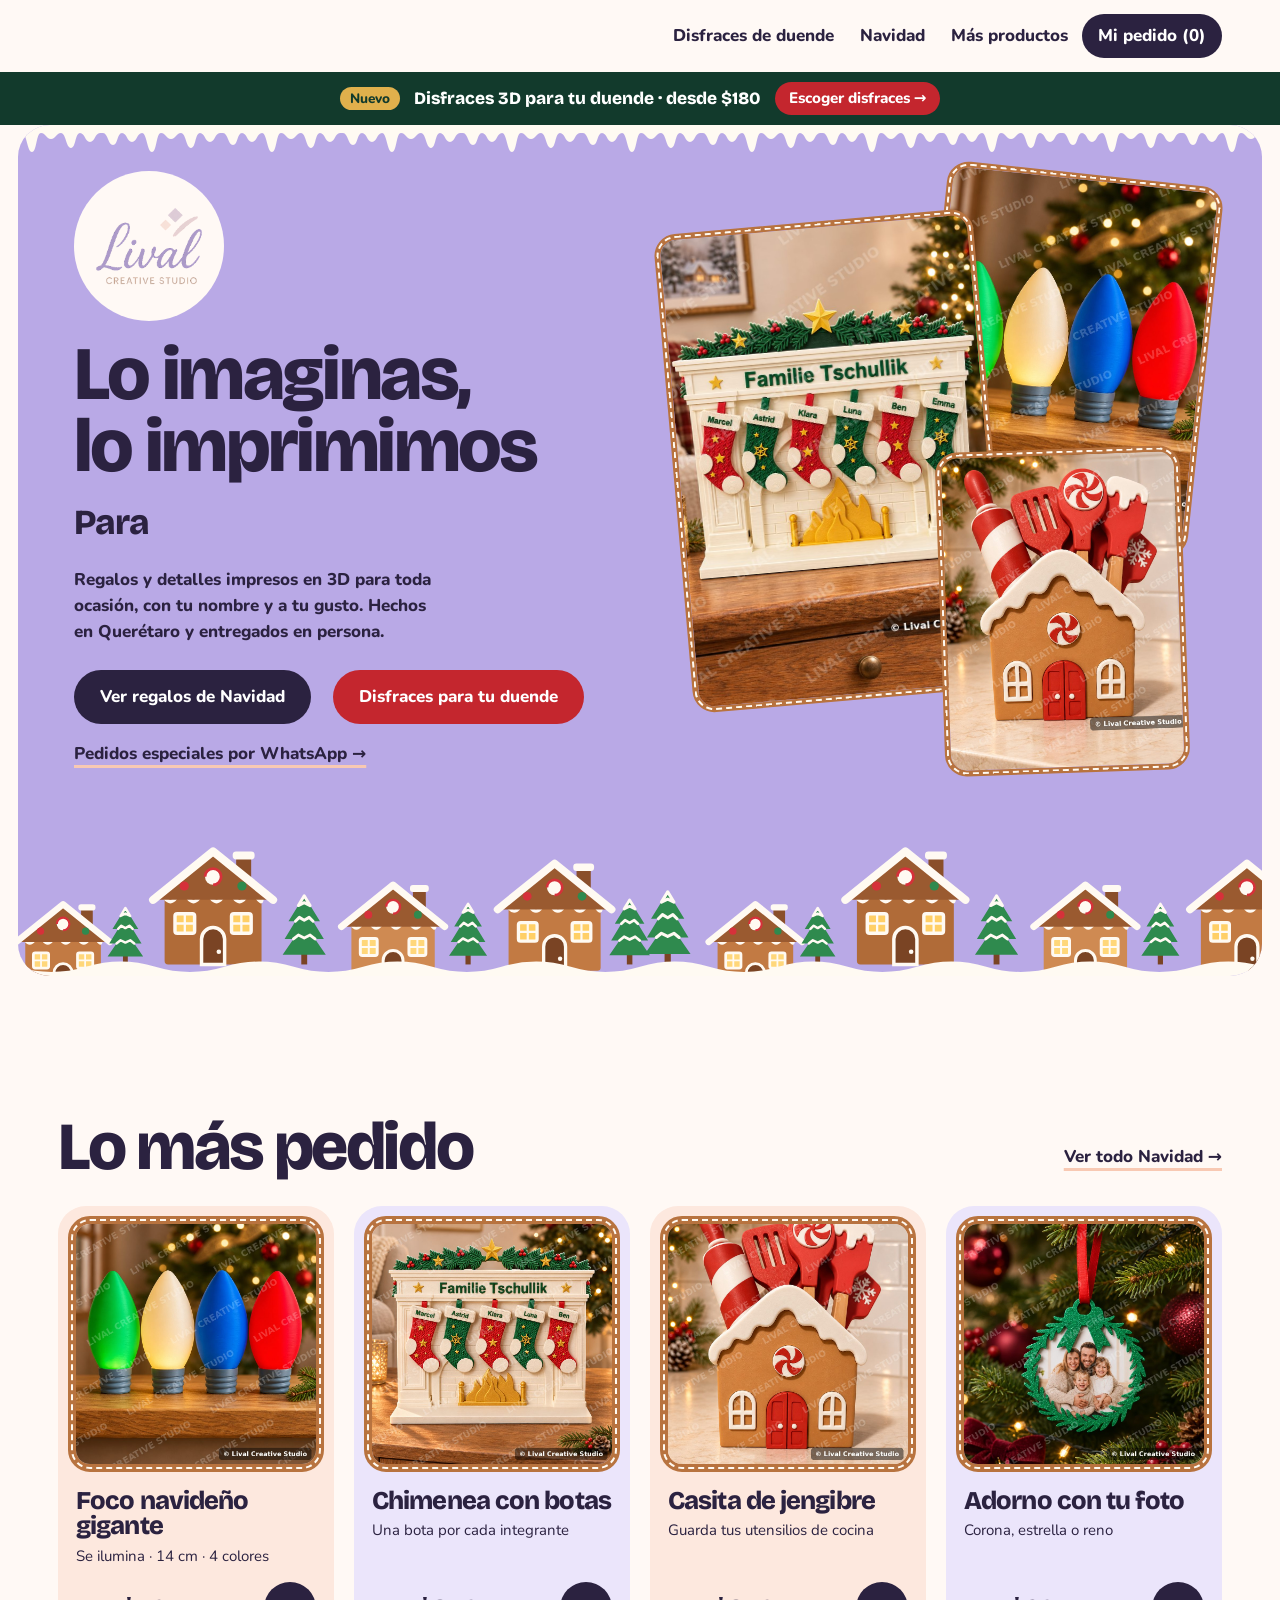
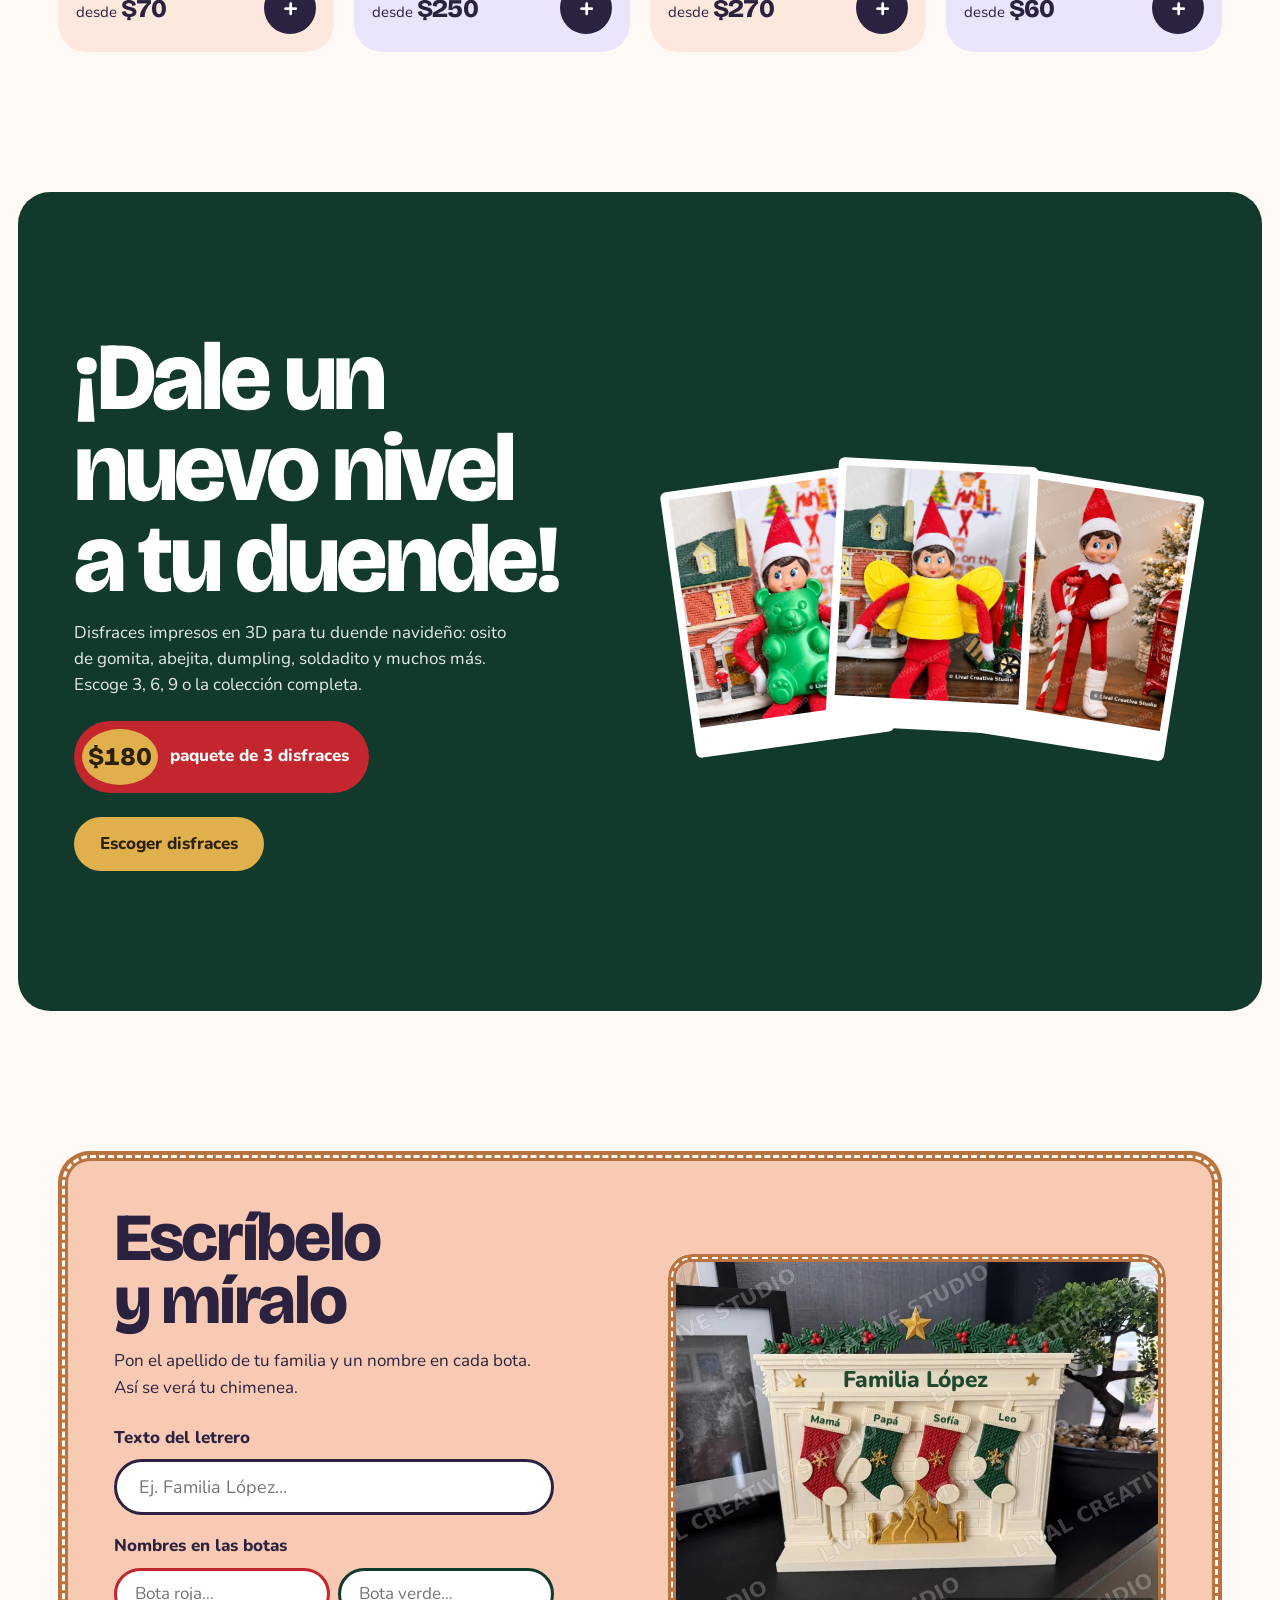
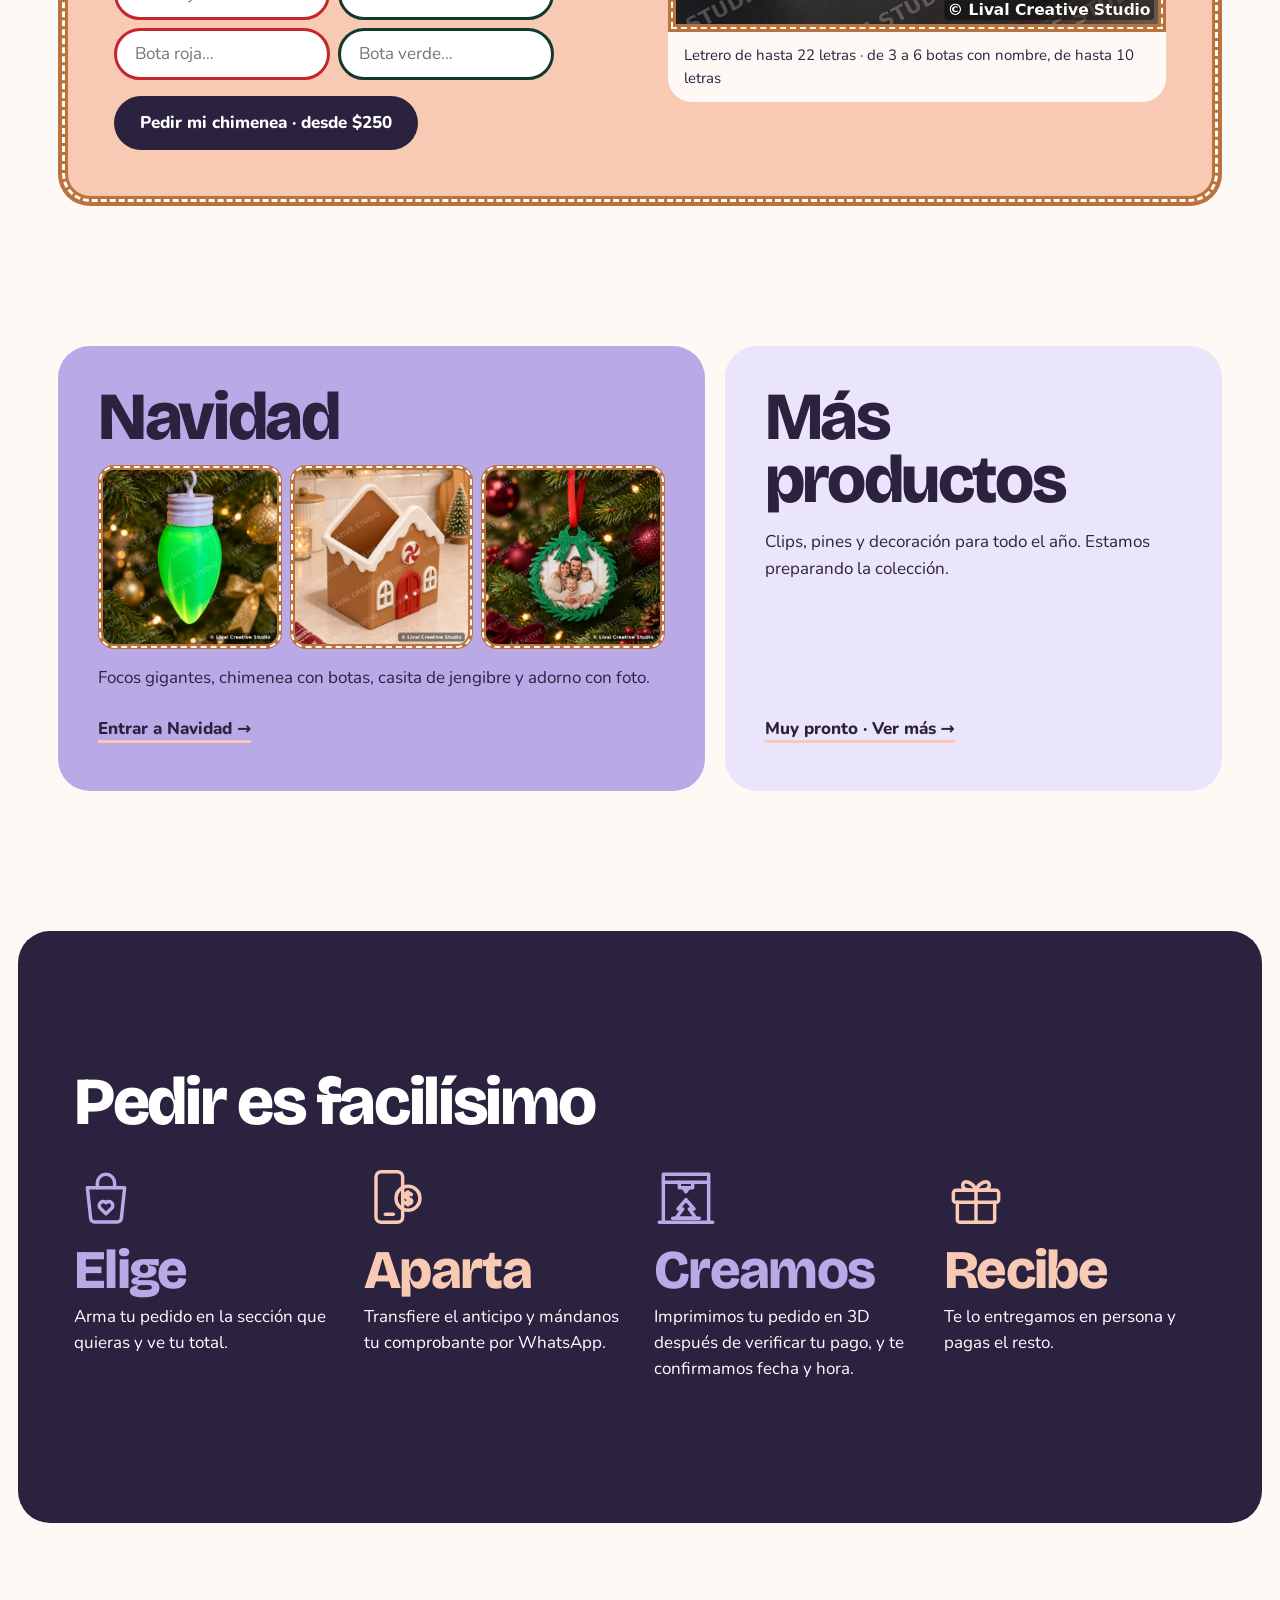
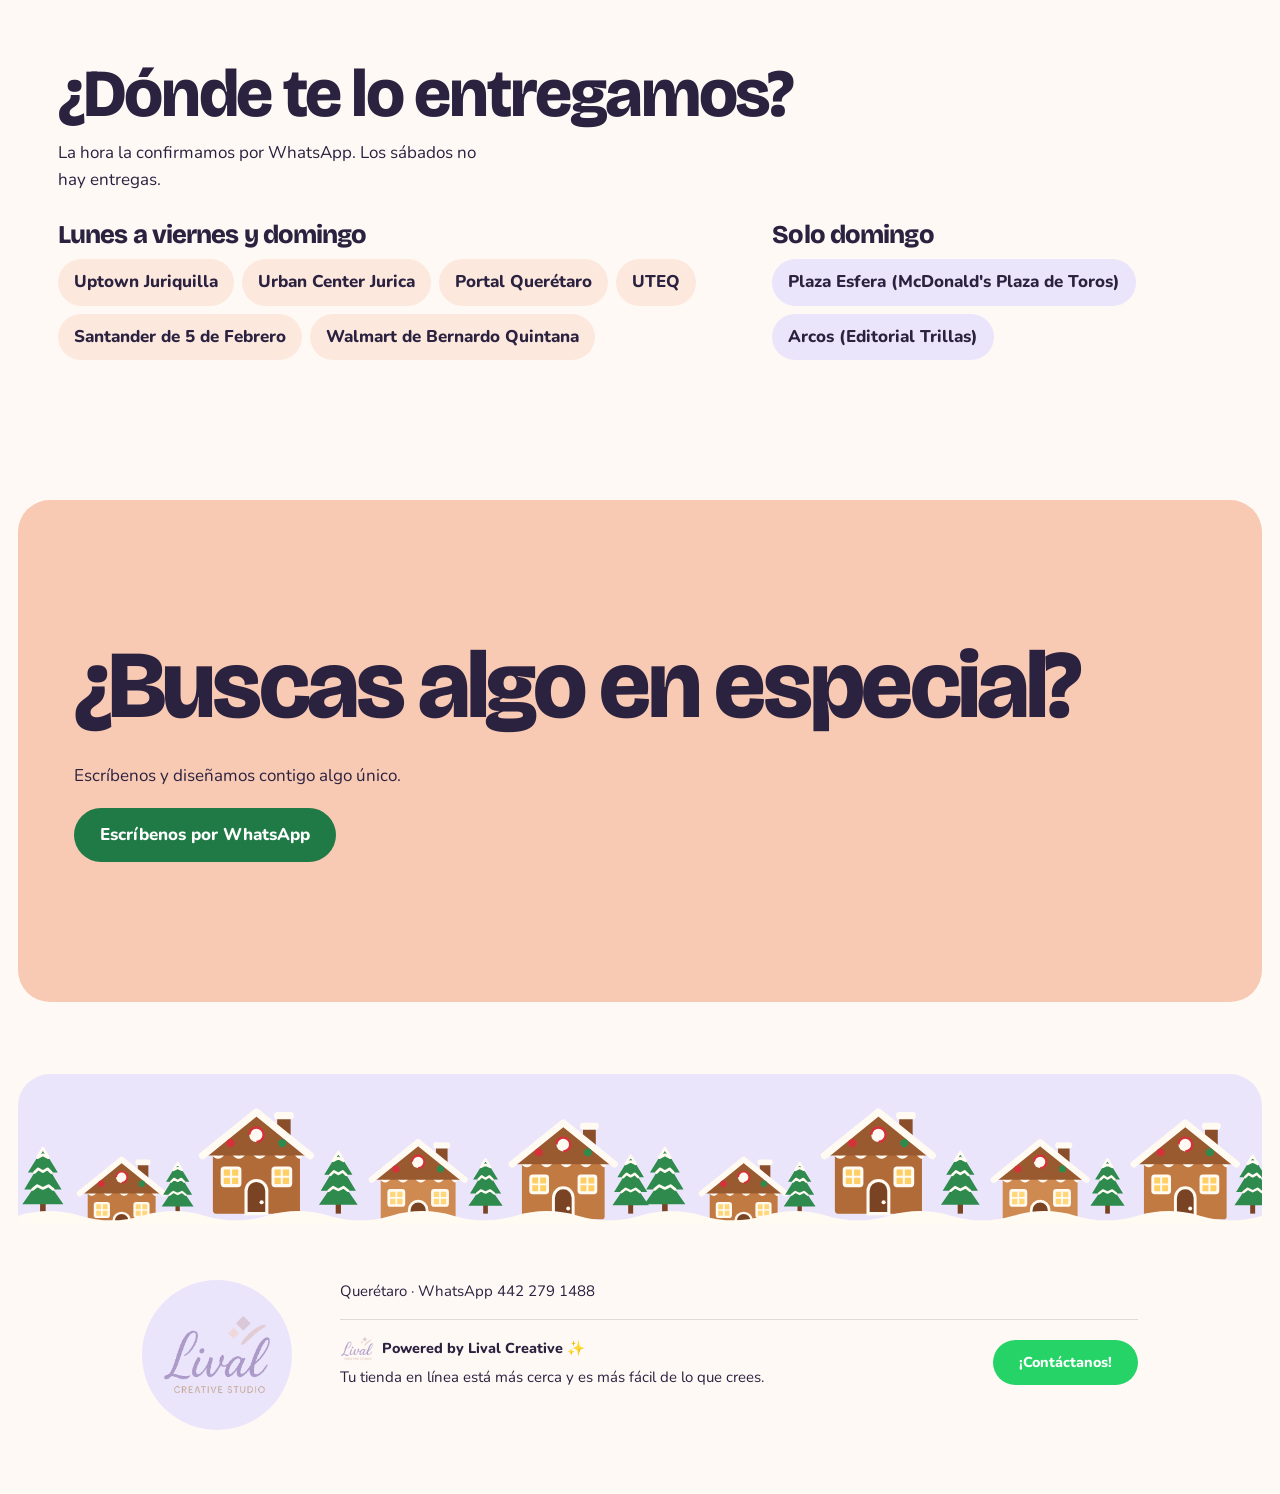
==== commit c50d58b5: "Pie de página a lo ancho en computadora Co-Authored-By: Claude Opus 5.5 <noreply@anthropic.com> Clau" ====
--- a/index.html
+++ b/index.html
@@ -190,6 +190,14 @@
       .powered .pw img { width: 34px; height: auto; }
       .powered p { margin: 6px 0 0; }
       .powered a { display: inline-block; margin-top: 8px; padding: 10px 18px; min-height: 44px; border-radius: 999px; background: #25d366; color: #fff; font-weight: 800; text-decoration: none; }
+      @media (min-width: 760px) {
+        footer.pie, footer.creditos { display: grid; grid-template-columns: auto 1fr; align-items: center; column-gap: 48px; max-width: 1040px; margin-left: auto; margin-right: auto; text-align: left; justify-items: stretch; }
+        footer.pie .sello, footer.creditos > img { grid-row: 1 / span 3; margin: 0; }
+        footer.pie > p, footer.creditos > p { margin: 0; }
+        .powered { grid-column: 2; max-width: none; margin: 16px 0 0; padding: 16px 0 0; text-align: left; display: grid; grid-template-columns: 1fr auto; align-items: center; column-gap: 24px; }
+        .powered .pw, .powered p { grid-column: 1; }
+        .powered a { grid-column: 2; grid-row: 1 / span 2; margin: 0; padding: 12px 26px; }
+      }
     </style>
     <span class="pw"><img src="img/logo-t.png" width="34" height="25" alt="" loading="lazy">Powered by Lival Creative ✨</span>
     <p>Tu tienda en línea está más cerca y es más fácil de lo que crees.</p>
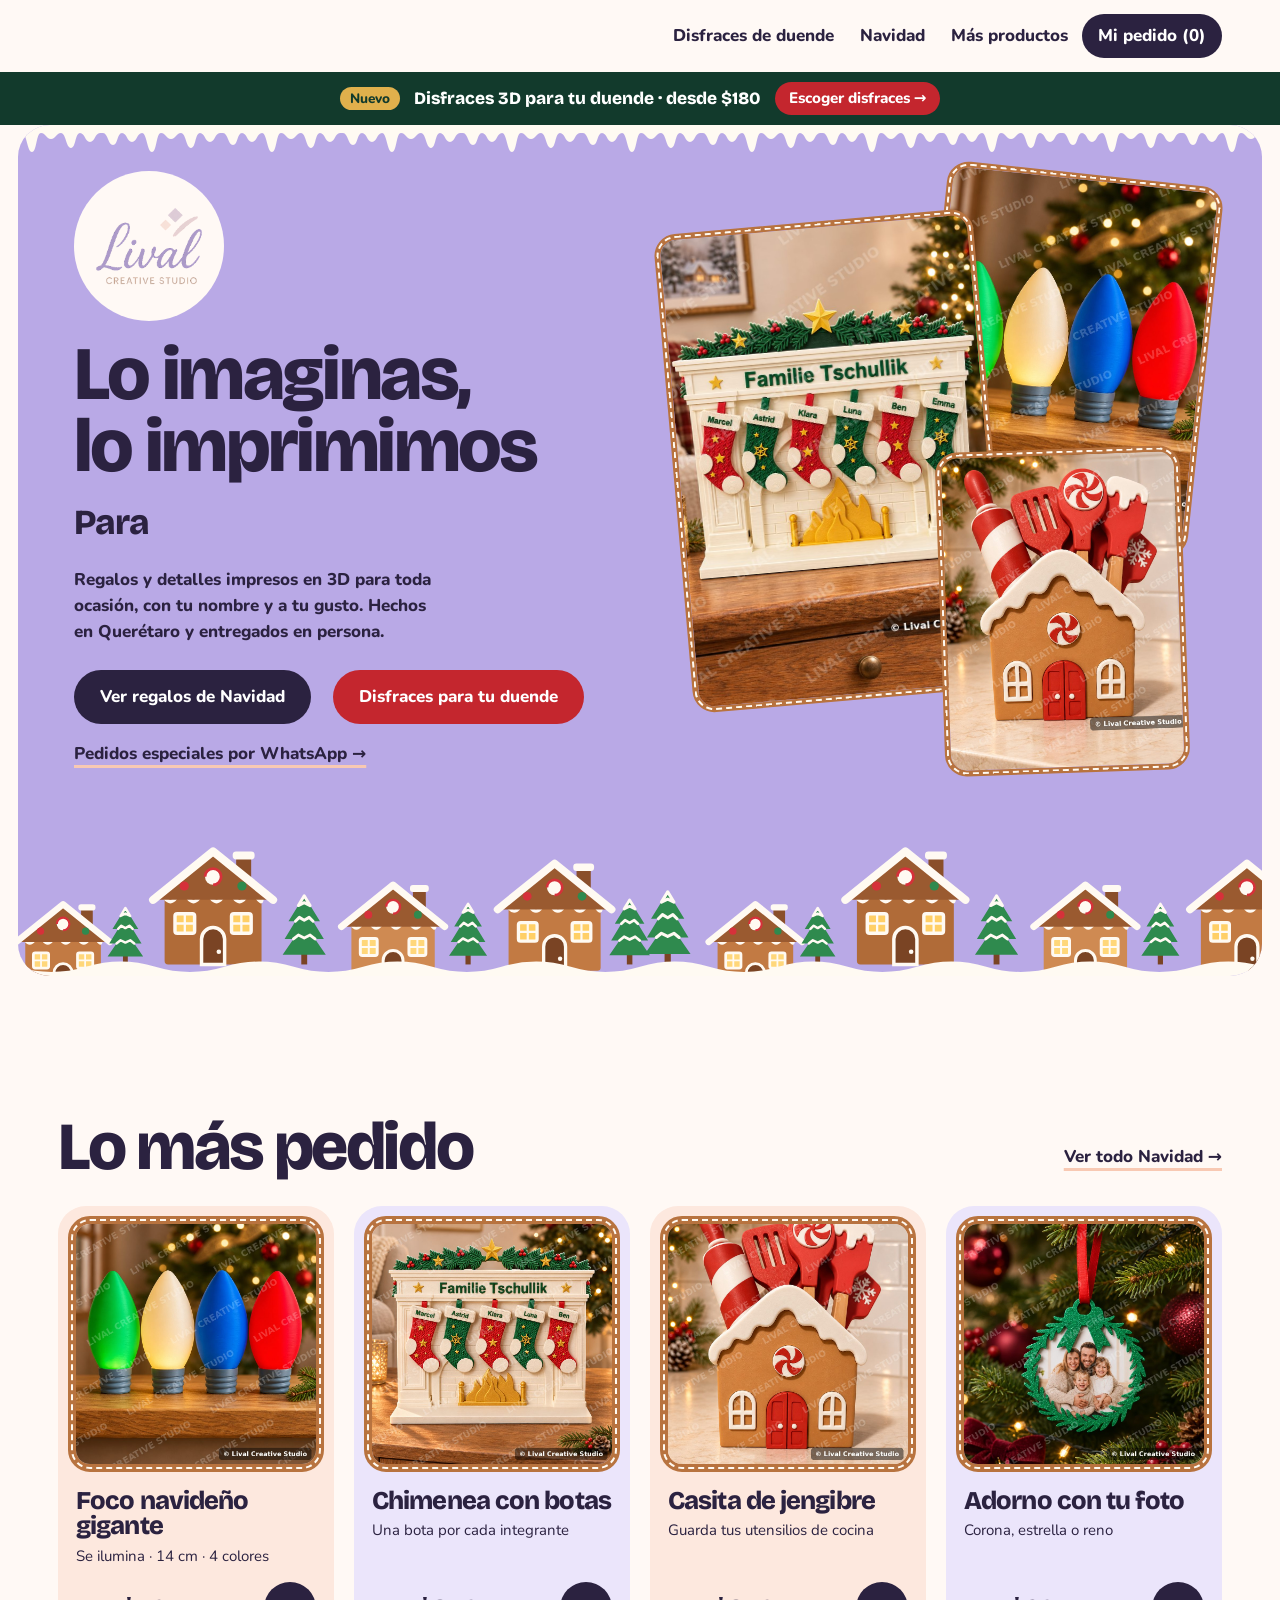
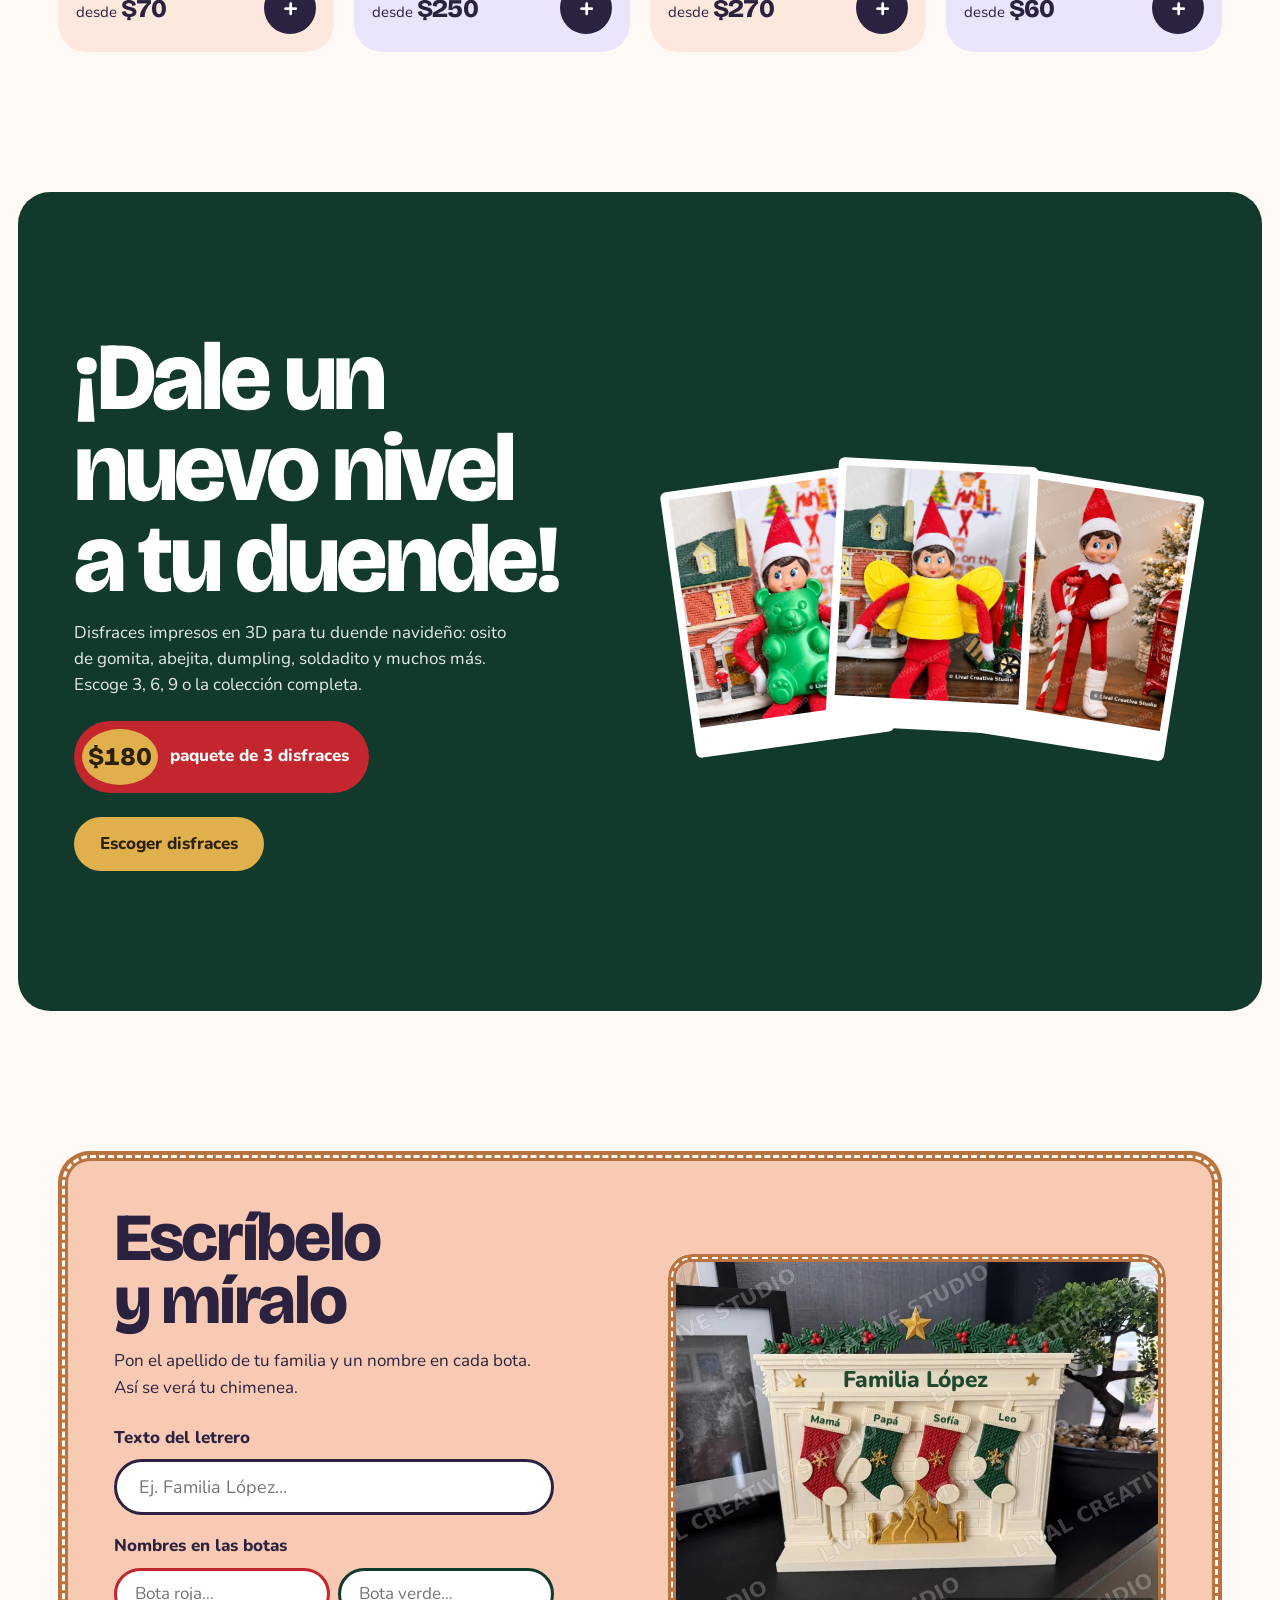
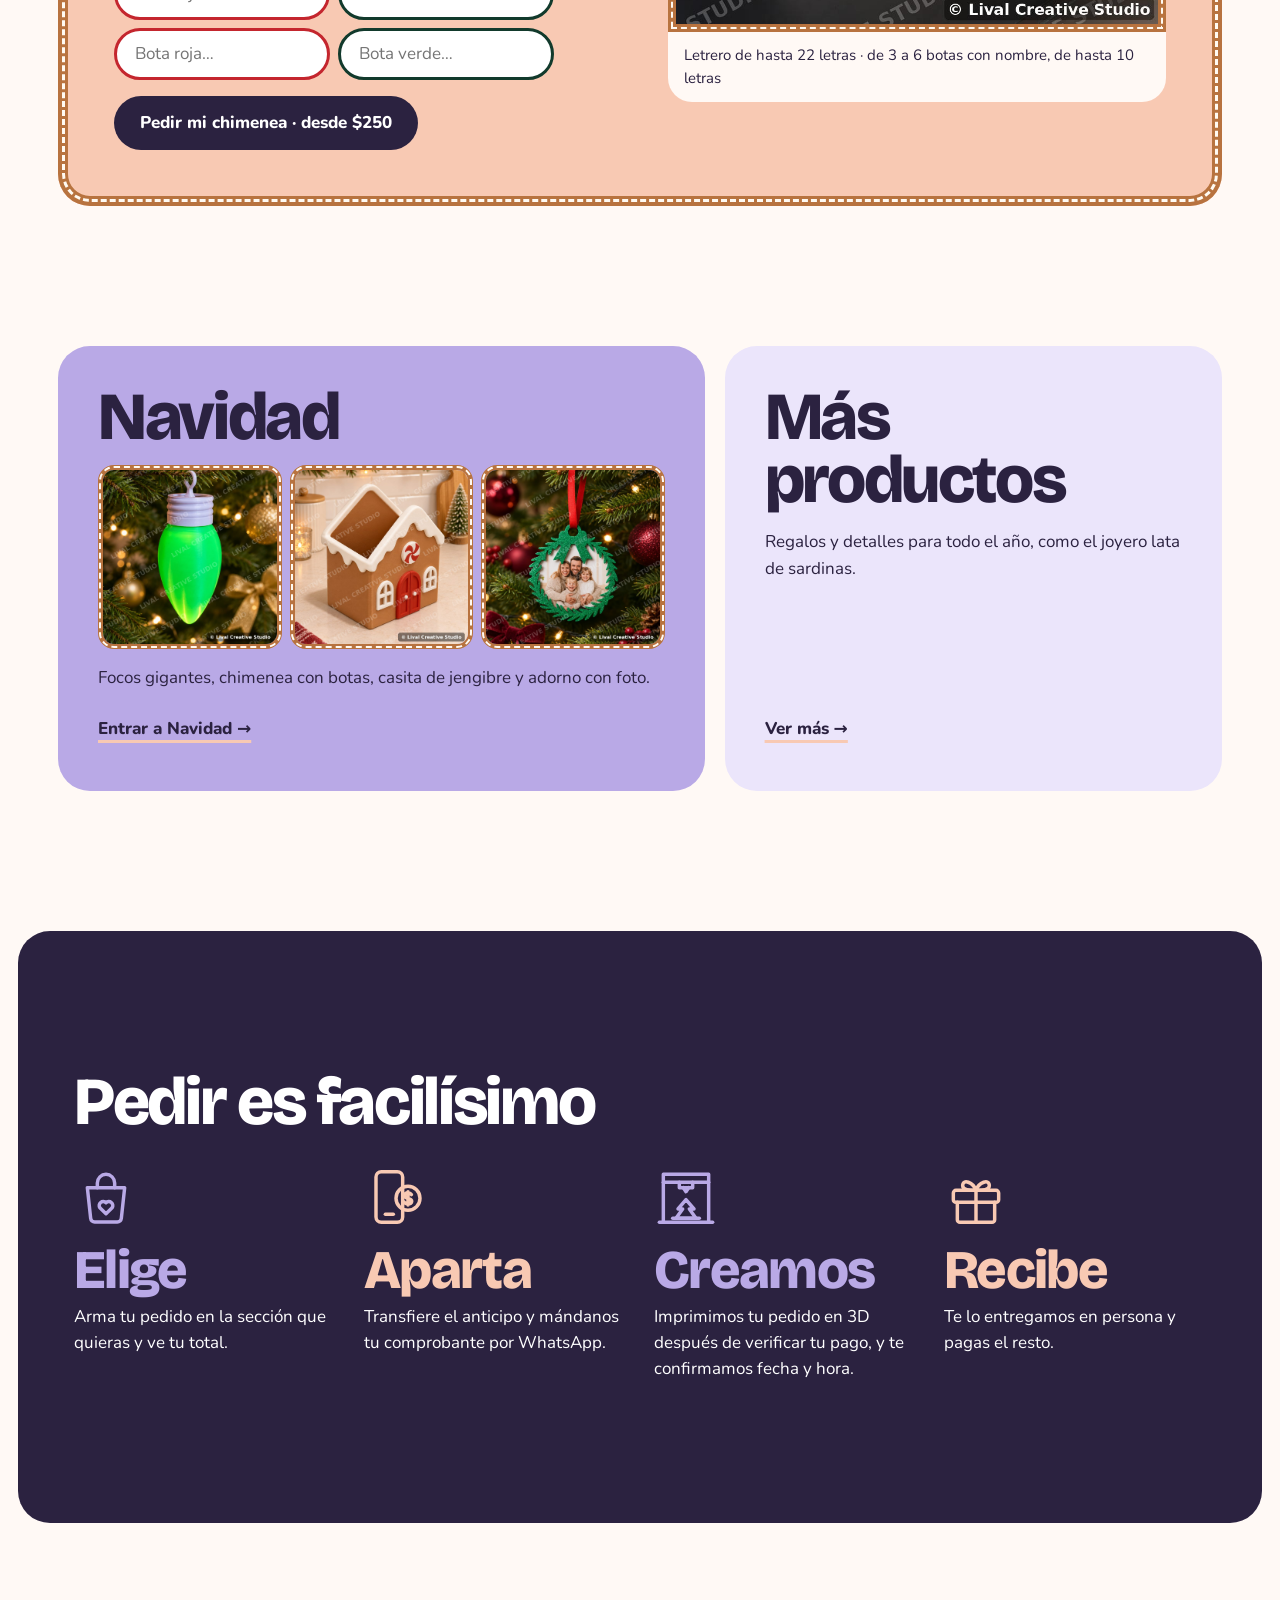
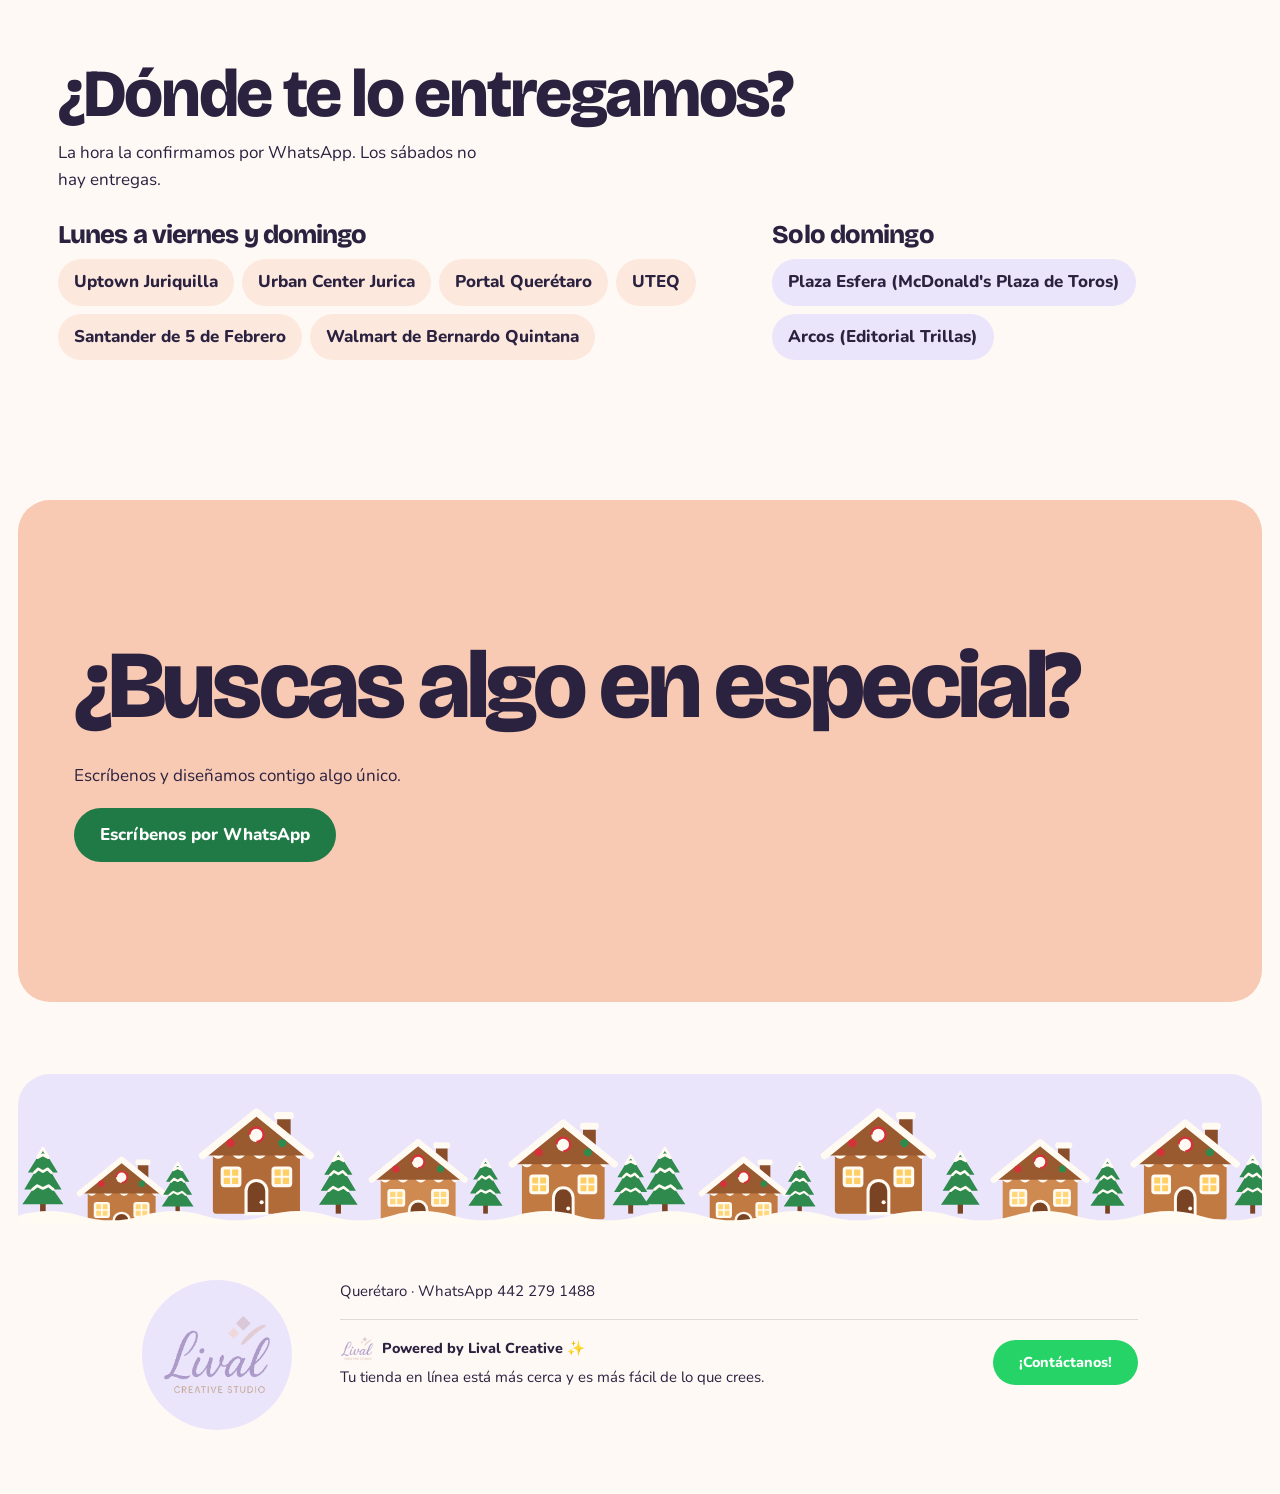
==== commit 879e5f67: "Más productos: abre con el Joyero lata de sardinas ($130) Co-Authored-By: Claude Opus 5.5 <noreply@a" ====
--- a/index.html
+++ b/index.html
@@ -29,7 +29,6 @@
 <header class="barra"><div class="marco">
   <a class="logo-link" href="./" aria-label="Lival Creative Studio, inicio"><img data-logo-chico src="img/logo-t.png" width="360" height="267" alt=""></a>
   <nav aria-label="Secciones">
-    <!-- Duende en pausa: <a class="link" href="duende/">Duende</a> -->
     <a class="link" href="disfraces/">Disfraces de duende</a>
     <a class="link" href="navidad/">Navidad</a>
     <a class="link" href="productos/">Más productos</a>
@@ -94,25 +93,6 @@
     </div>
   </div>
 </section>
-<!-- Duende en pausa: para volver a mostrar la banda, saca este bloque del <template>. -->
-<template id="duende-en-pausa">
-<section class="banda-duende" id="duende" aria-labelledby="t-duende">
-  <div class="nieve" aria-hidden="true"></div>
-  <div class="in">
-    <div data-entra>
-      <h2 id="t-duende">Travesuras del Duende</h2>
-      <p class="intro">Una escena impresa en 3D para cada mañana del 1 al 24 de diciembre. Tu duende navideño nunca había sido tan travieso.</p>
-      <p class="cuenta"><b data-dias>30</b><span data-dias-txt>días para el 1 de diciembre</span></p>
-      <div class="acciones"><a class="btn oro" href="duende/">Ver todas las travesuras</a></div>
-    </div>
-    <div class="polas">
-      <div><img class="foto" src="img/t21.jpg" width="512" height="640" loading="lazy" alt="Travesura: desastre en la cocina"></div>
-      <div><img class="foto" src="img/t07.jpg" width="512" height="640" loading="lazy" alt="Travesura: regalo sorpresa"></div>
-      <div><img class="foto" src="img/t16.jpg" width="512" height="640" loading="lazy" alt="Travesura: tiro al blanco vikingo"></div>
-    </div>
-  </div>
-</section>
-</template>
 
 <div class="marco">
   <section class="letrero" aria-labelledby="t-letrero">
@@ -147,7 +127,7 @@
 
   <section class="secciones" aria-label="Secciones de la tienda">
     <a class="sec nav" href="navidad/"><h3>Navidad</h3><div class="fila"><img class="foto" src="img/navidad/foco-1.jpg" width="900" height="1125" loading="lazy" alt=""><img class="foto" src="img/navidad/casita-divisiones.jpg" width="900" height="1125" loading="lazy" alt=""><img class="foto" src="img/navidad/adorno-corona.jpg" width="900" height="1125" loading="lazy" alt=""></div><p>Focos gigantes, chimenea con botas, casita de jengibre y adorno con foto.</p><span class="enlace">Entrar a Navidad →</span></a>
-    <a class="sec mas" href="productos/"><h3>Más productos</h3><p>Clips, pines y decoración para todo el año. Estamos preparando la colección.</p><span class="enlace">Muy pronto · Ver más →</span></a>
+    <a class="sec mas" href="productos/"><h3>Más productos</h3><p>Regalos y detalles para todo el año, como el joyero lata de sardinas.</p><span class="enlace">Ver más →</span></a>
   </section>
 </div>
 
